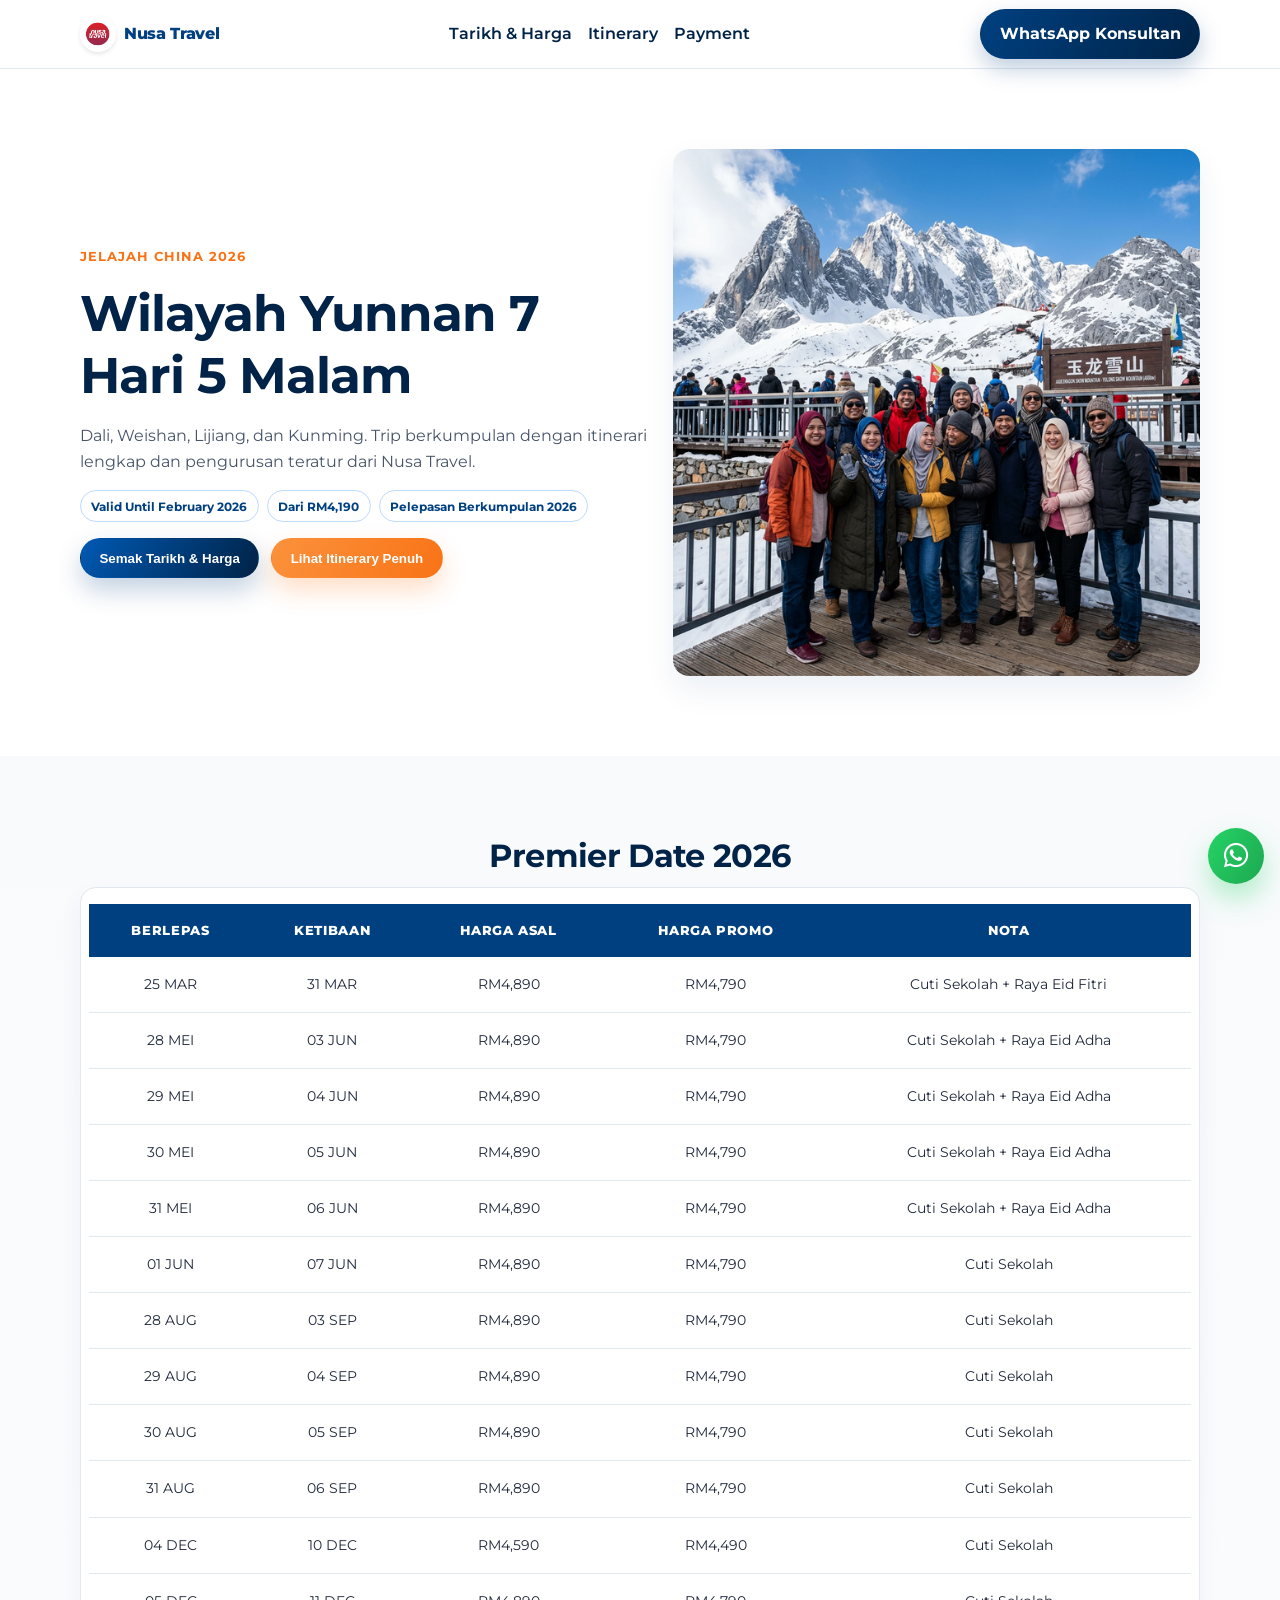
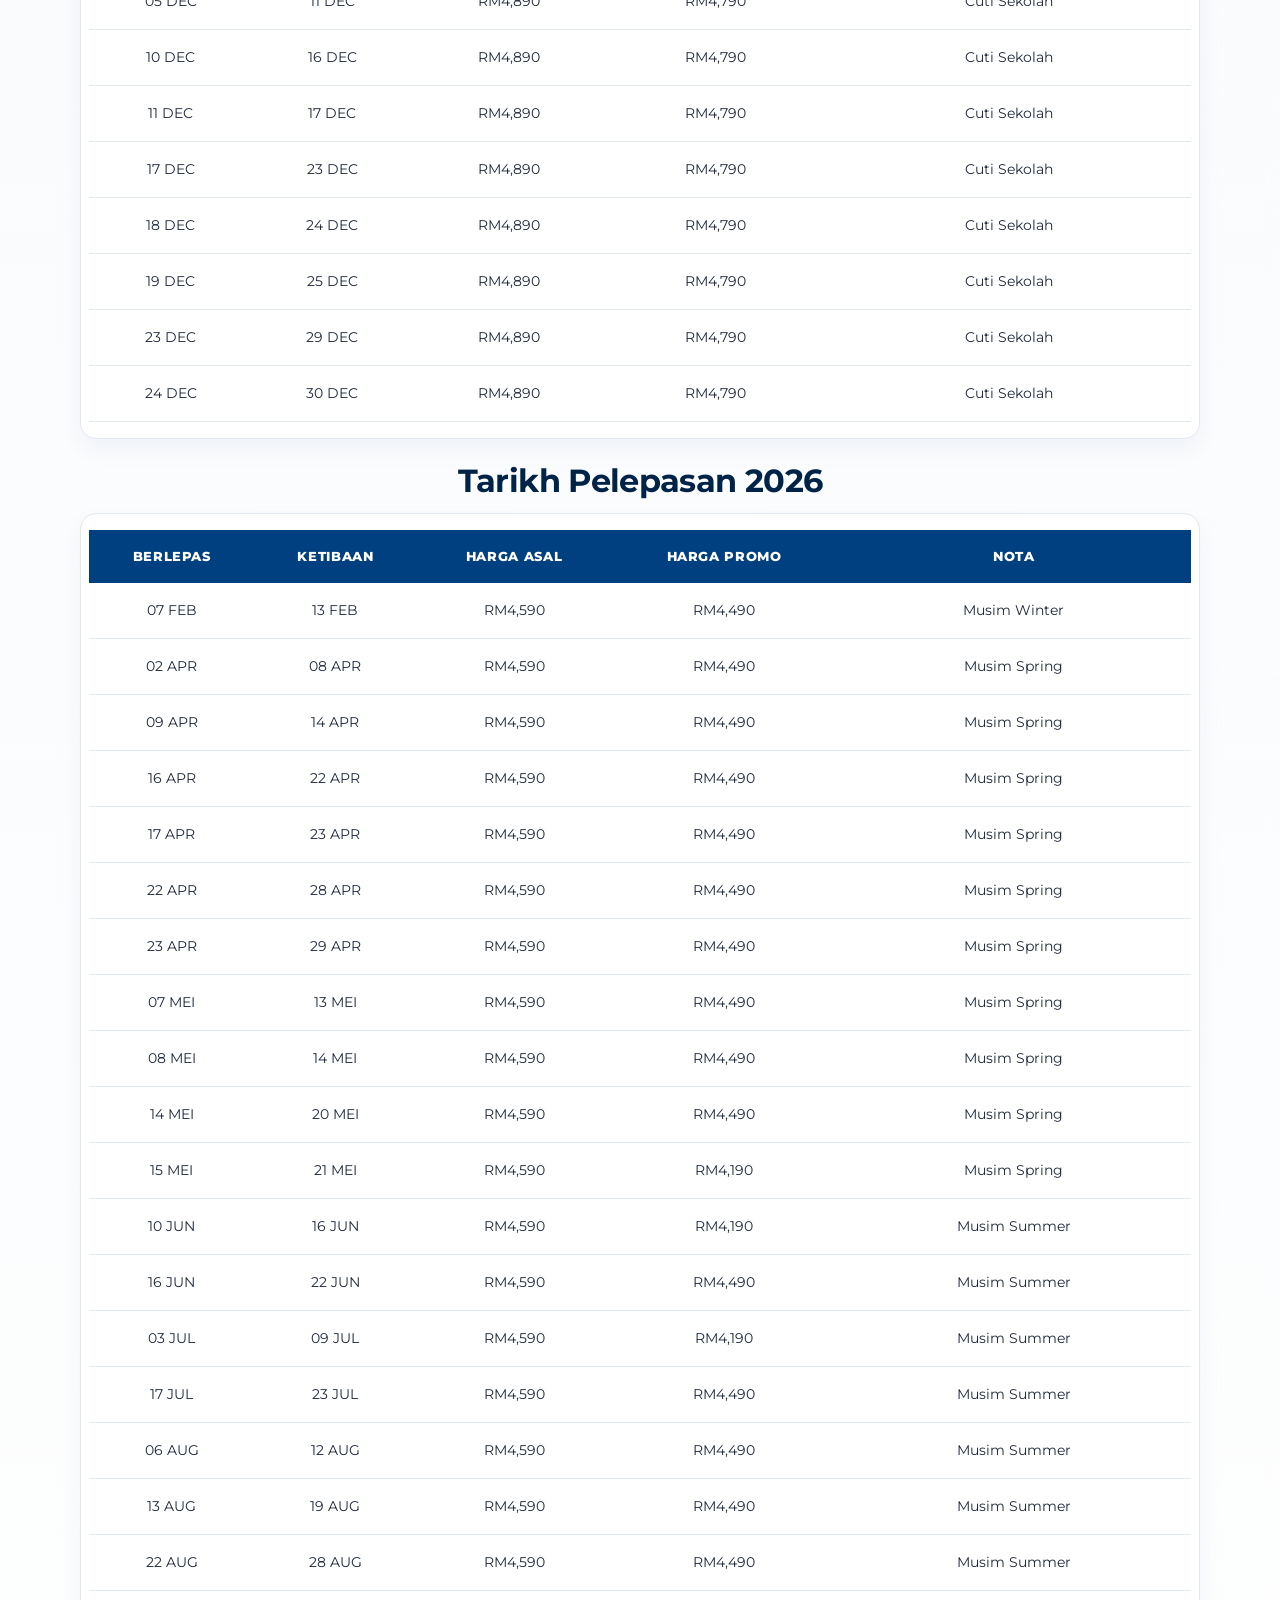
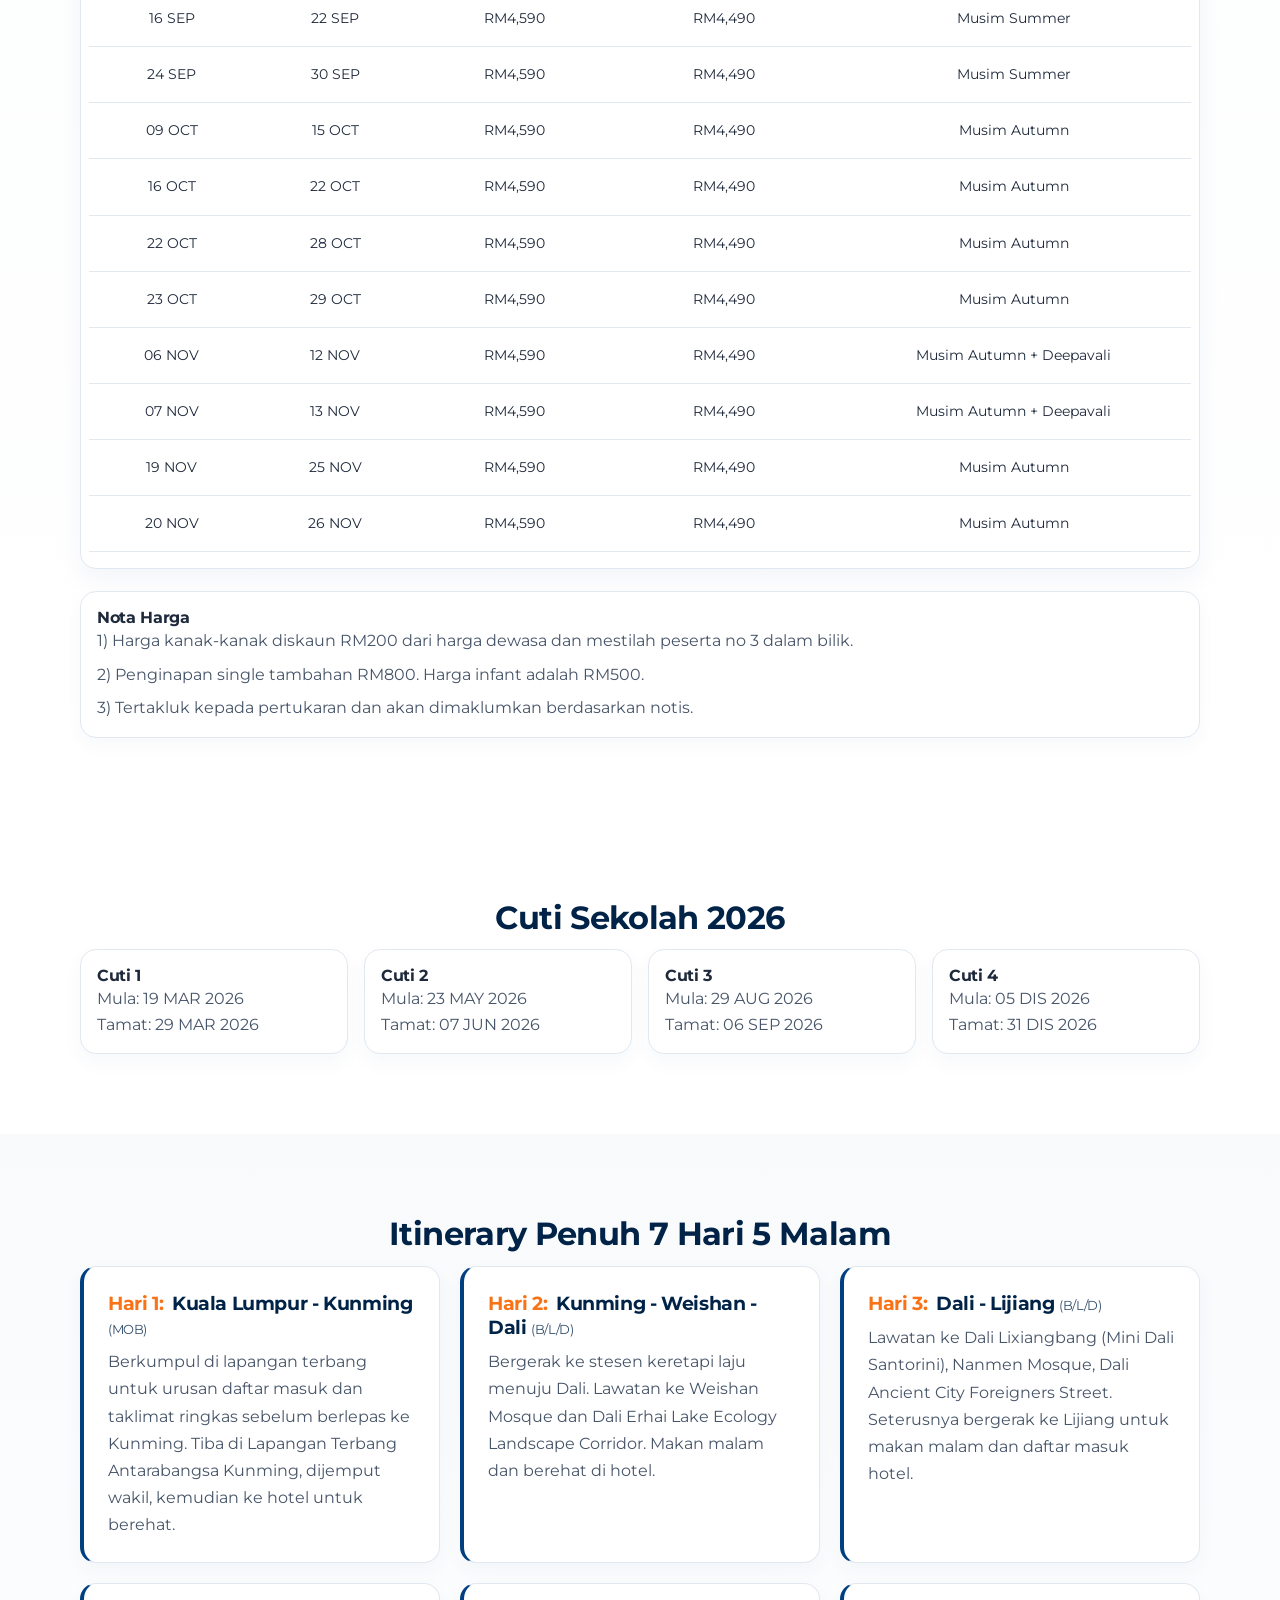
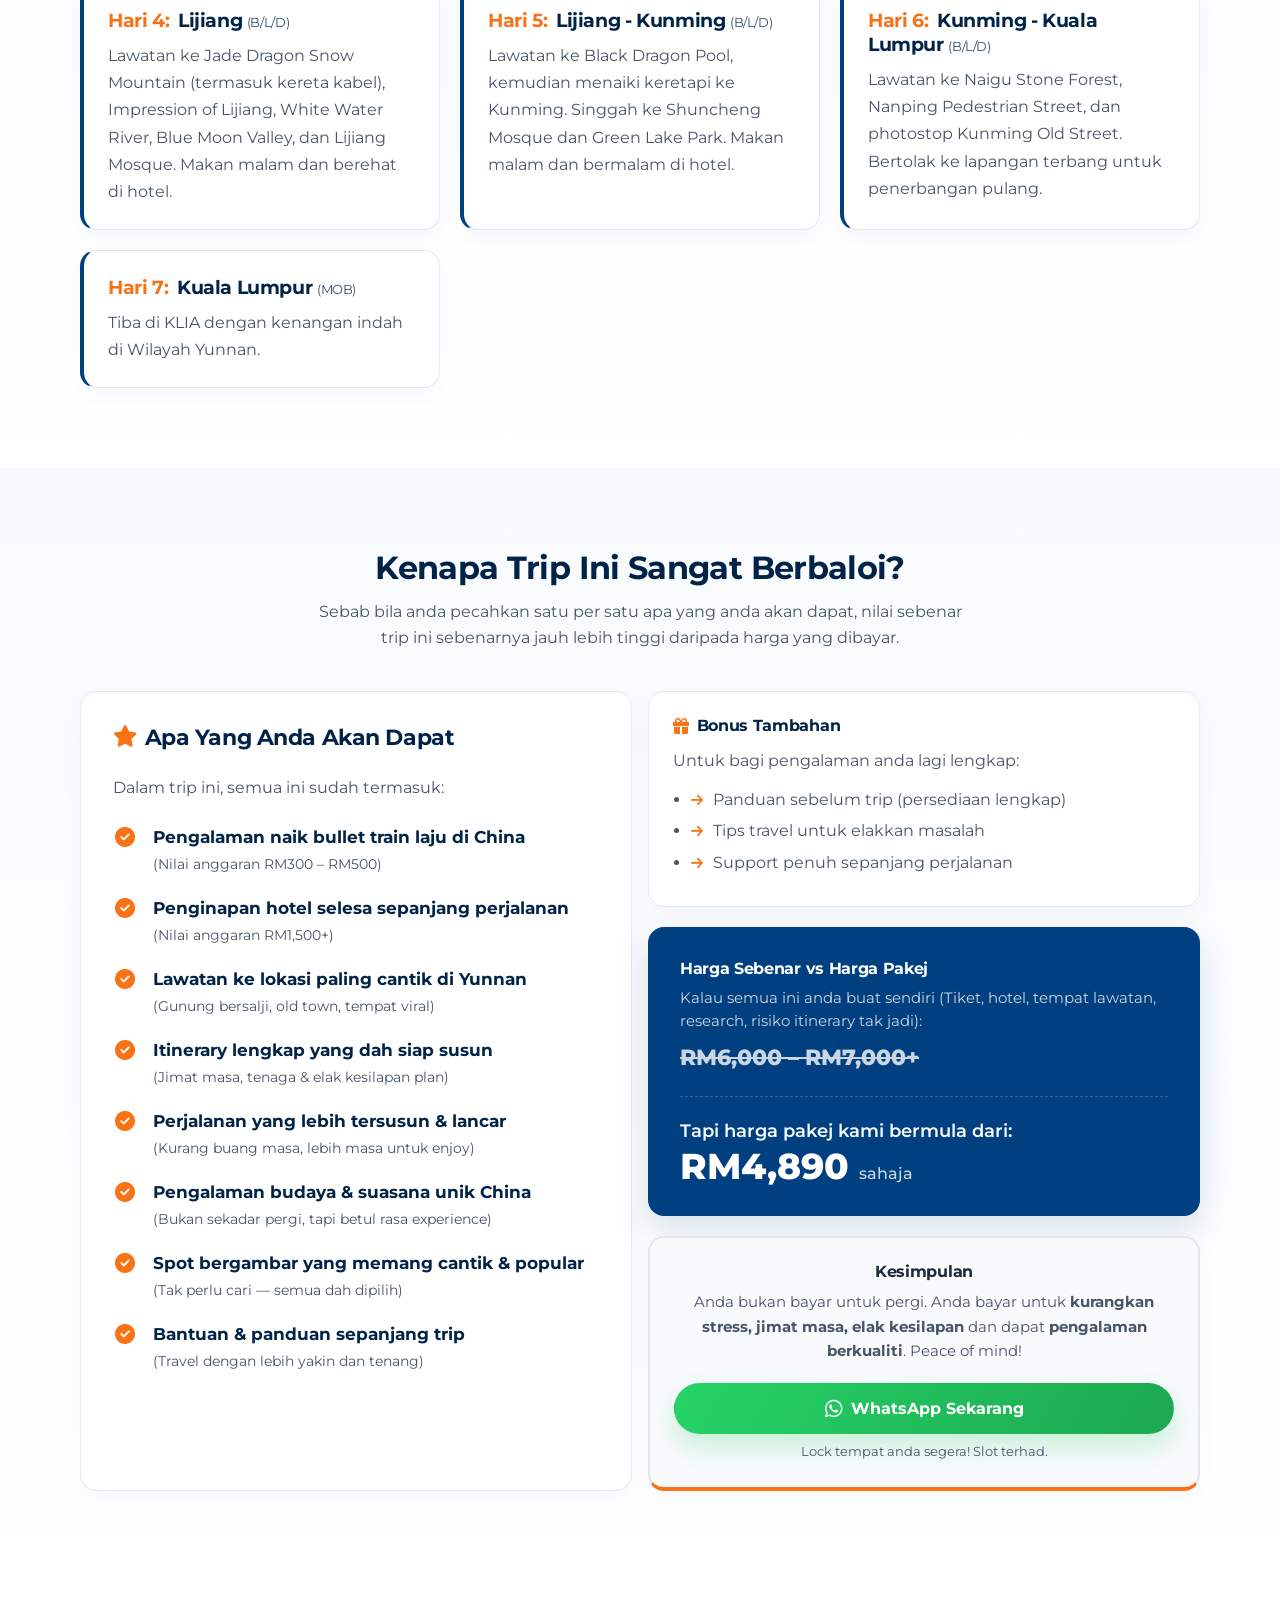
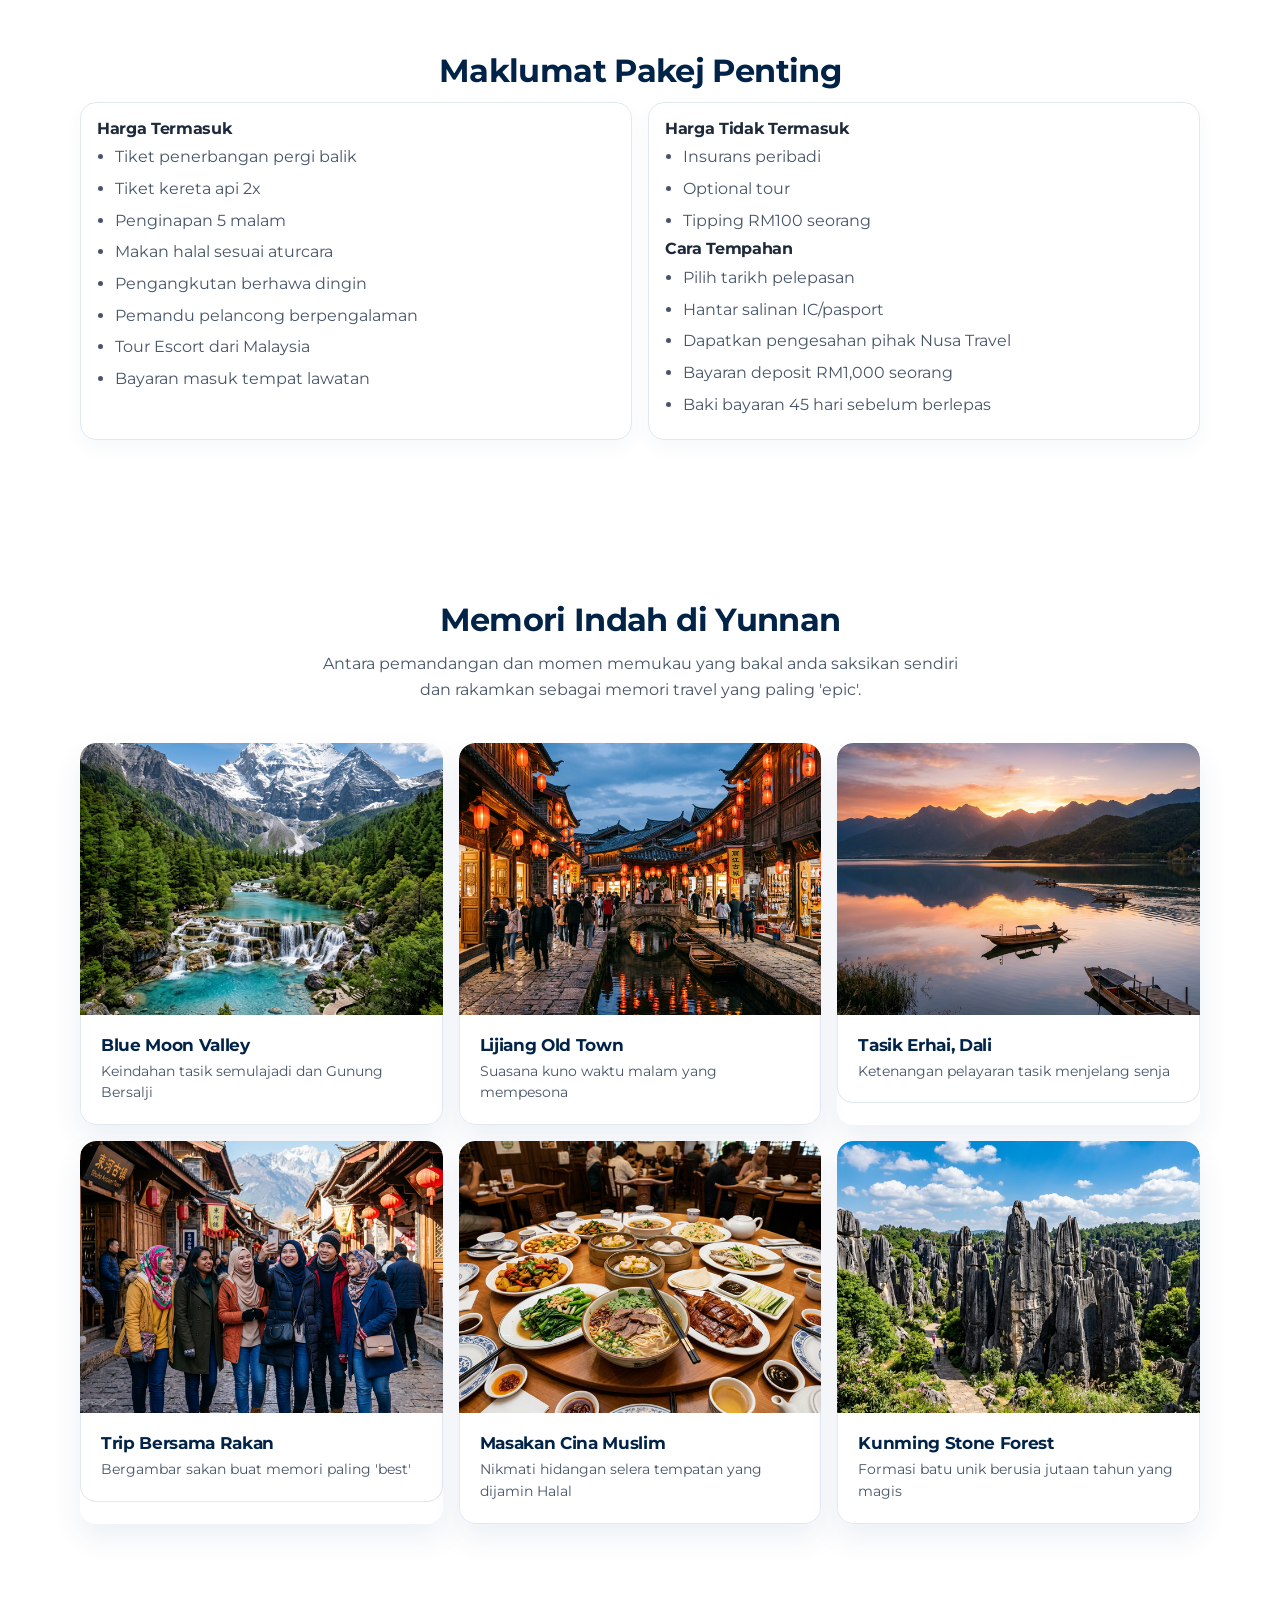
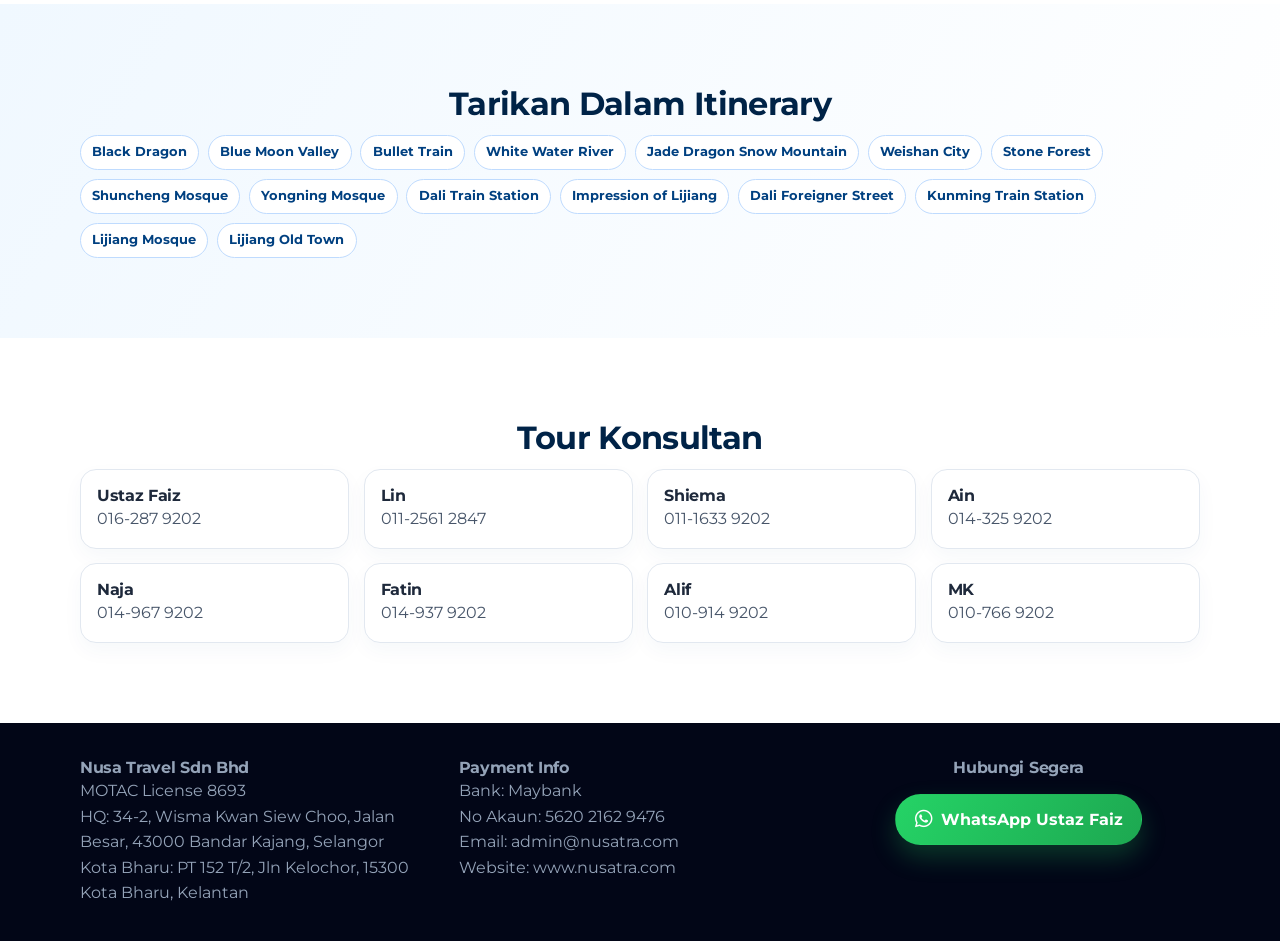
==== index.html @ 5749114f "Initial commit - Landing Page Yunnan" ====
<!DOCTYPE html>
<html lang="ms">

<head>
  <meta charset="UTF-8">
  <meta name="viewport" content="width=device-width, initial-scale=1.0">
  <meta name="description"
    content="Wilayah Yunnan 7 Hari 5 Malam - tarikh, harga, itinerary, dan maklumat penting dari Nusa Travel Sdn Bhd.">
  <title>Wilayah Yunnan 2026 | Nusa Travel</title>
  <link rel="preconnect" href="https://fonts.googleapis.com">
  <link rel="preconnect" href="https://fonts.gstatic.com" crossorigin>
  <link href="https://fonts.googleapis.com/css2?family=Montserrat:wght@400;500;600;700;800&display=swap"
    rel="stylesheet">
  <link rel="stylesheet" href="https://cdnjs.cloudflare.com/ajax/libs/font-awesome/6.4.0/css/all.min.css">
  <link rel="stylesheet" href="style.css">
  <link rel="icon" type="image/png" href="images/logo2.png">
</head>

<body>
  <header class="site-header">
    <div class="container nav-wrap">
      <a class="logo" href="#top" style="display: flex; align-items: center; gap: 8px;">
        <img src="images/logo2.png" alt="Nusa Travel Logo"
          style="height: 36px; width: 36px; border-radius: 50%; object-fit: contain; box-shadow: 0 2px 4px rgba(0,0,0,0.1);">
        Nusa Travel
      </a>
      <nav class="nav-links">
        <a href="#harga">Tarikh & Harga</a>
        <a href="#itinerary">Itinerary</a>
        <a href="#payment">Payment</a>
      </nav>
      <a class="btn btn-nav" href="https://wa.me/60162879202" target="_blank" rel="noopener noreferrer">WhatsApp
        Konsultan</a>
    </div>
  </header>

  <main id="top">
    <section class="hero section">
      <div class="container hero-grid">
        <div class="hero-copy reveal">
          <p class="eyebrow">Jelajah China 2026</p>
          <h1>Wilayah Yunnan 7 Hari 5 Malam</h1>
          <p>Dali, Weishan, Lijiang, dan Kunming. Trip berkumpulan dengan itinerari lengkap dan pengurusan teratur dari
            Nusa Travel.</p>
          <div class="hero-micro">
            <span class="pill">Valid Until February 2026</span>
            <span class="pill">Dari RM4,190</span>
            <span class="pill">Pelepasan Berkumpulan 2026</span>
          </div>
          <div class="hero-actions">
            <button class="btn btn-primary btn-float js-scroll" data-target="#harga" type="button">Semak Tarikh &
              Harga</button>
            <button class="btn btn-accent btn-float js-scroll" data-target="#itinerary" type="button">Lihat Itinerary
              Penuh</button>
          </div>
        </div>
        <figure class="hero-visual reveal">
          <img src="images/customer_melayu_jade_dragon_snow_mountain_1773797058436.png"
            alt="Pelancong Malaysia di Wilayah Yunnan 2026">
        </figure>
      </div>
    </section>

    <section class="section section-soft" id="harga">
      <div class="container">
        <h2 class="section-title reveal">Premier Date 2026</h2>
        <div class="table-wrap reveal">
          <table class="price-table">
            <thead>
              <tr>
                <th>Berlepas</th>
                <th>Ketibaan</th>
                <th>Harga Asal</th>
                <th>Harga Promo</th>
                <th>Nota</th>
              </tr>
            </thead>
            <tbody>
              <tr>
                <td>25 MAR</td>
                <td>31 MAR</td>
                <td>RM4,890</td>
                <td>RM4,790</td>
                <td>Cuti Sekolah + Raya Eid Fitri</td>
              </tr>
              <tr>
                <td>28 MEI</td>
                <td>03 JUN</td>
                <td>RM4,890</td>
                <td>RM4,790</td>
                <td>Cuti Sekolah + Raya Eid Adha</td>
              </tr>
              <tr>
                <td>29 MEI</td>
                <td>04 JUN</td>
                <td>RM4,890</td>
                <td>RM4,790</td>
                <td>Cuti Sekolah + Raya Eid Adha</td>
              </tr>
              <tr>
                <td>30 MEI</td>
                <td>05 JUN</td>
                <td>RM4,890</td>
                <td>RM4,790</td>
                <td>Cuti Sekolah + Raya Eid Adha</td>
              </tr>
              <tr>
                <td>31 MEI</td>
                <td>06 JUN</td>
                <td>RM4,890</td>
                <td>RM4,790</td>
                <td>Cuti Sekolah + Raya Eid Adha</td>
              </tr>
              <tr>
                <td>01 JUN</td>
                <td>07 JUN</td>
                <td>RM4,890</td>
                <td>RM4,790</td>
                <td>Cuti Sekolah</td>
              </tr>
              <tr>
                <td>28 AUG</td>
                <td>03 SEP</td>
                <td>RM4,890</td>
                <td>RM4,790</td>
                <td>Cuti Sekolah</td>
              </tr>
              <tr>
                <td>29 AUG</td>
                <td>04 SEP</td>
                <td>RM4,890</td>
                <td>RM4,790</td>
                <td>Cuti Sekolah</td>
              </tr>
              <tr>
                <td>30 AUG</td>
                <td>05 SEP</td>
                <td>RM4,890</td>
                <td>RM4,790</td>
                <td>Cuti Sekolah</td>
              </tr>
              <tr>
                <td>31 AUG</td>
                <td>06 SEP</td>
                <td>RM4,890</td>
                <td>RM4,790</td>
                <td>Cuti Sekolah</td>
              </tr>
              <tr>
                <td>04 DEC</td>
                <td>10 DEC</td>
                <td>RM4,590</td>
                <td>RM4,490</td>
                <td>Cuti Sekolah</td>
              </tr>
              <tr>
                <td>05 DEC</td>
                <td>11 DEC</td>
                <td>RM4,890</td>
                <td>RM4,790</td>
                <td>Cuti Sekolah</td>
              </tr>
              <tr>
                <td>10 DEC</td>
                <td>16 DEC</td>
                <td>RM4,890</td>
                <td>RM4,790</td>
                <td>Cuti Sekolah</td>
              </tr>
              <tr>
                <td>11 DEC</td>
                <td>17 DEC</td>
                <td>RM4,890</td>
                <td>RM4,790</td>
                <td>Cuti Sekolah</td>
              </tr>
              <tr>
                <td>17 DEC</td>
                <td>23 DEC</td>
                <td>RM4,890</td>
                <td>RM4,790</td>
                <td>Cuti Sekolah</td>
              </tr>
              <tr>
                <td>18 DEC</td>
                <td>24 DEC</td>
                <td>RM4,890</td>
                <td>RM4,790</td>
                <td>Cuti Sekolah</td>
              </tr>
              <tr>
                <td>19 DEC</td>
                <td>25 DEC</td>
                <td>RM4,890</td>
                <td>RM4,790</td>
                <td>Cuti Sekolah</td>
              </tr>
              <tr>
                <td>23 DEC</td>
                <td>29 DEC</td>
                <td>RM4,890</td>
                <td>RM4,790</td>
                <td>Cuti Sekolah</td>
              </tr>
              <tr>
                <td>24 DEC</td>
                <td>30 DEC</td>
                <td>RM4,890</td>
                <td>RM4,790</td>
                <td>Cuti Sekolah</td>
              </tr>
            </tbody>
          </table>
        </div>

        <h2 class="section-title reveal">Tarikh Pelepasan 2026</h2>
        <div class="table-wrap reveal">
          <table class="price-table">
            <thead>
              <tr>
                <th>Berlepas</th>
                <th>Ketibaan</th>
                <th>Harga Asal</th>
                <th>Harga Promo</th>
                <th>Nota</th>
              </tr>
            </thead>
            <tbody>
              <tr>
                <td>07 FEB</td>
                <td>13 FEB</td>
                <td>RM4,590</td>
                <td>RM4,490</td>
                <td>Musim Winter</td>
              </tr>
              <tr>
                <td>02 APR</td>
                <td>08 APR</td>
                <td>RM4,590</td>
                <td>RM4,490</td>
                <td>Musim Spring</td>
              </tr>
              <tr>
                <td>09 APR</td>
                <td>14 APR</td>
                <td>RM4,590</td>
                <td>RM4,490</td>
                <td>Musim Spring</td>
              </tr>
              <tr>
                <td>16 APR</td>
                <td>22 APR</td>
                <td>RM4,590</td>
                <td>RM4,490</td>
                <td>Musim Spring</td>
              </tr>
              <tr>
                <td>17 APR</td>
                <td>23 APR</td>
                <td>RM4,590</td>
                <td>RM4,490</td>
                <td>Musim Spring</td>
              </tr>
              <tr>
                <td>22 APR</td>
                <td>28 APR</td>
                <td>RM4,590</td>
                <td>RM4,490</td>
                <td>Musim Spring</td>
              </tr>
              <tr>
                <td>23 APR</td>
                <td>29 APR</td>
                <td>RM4,590</td>
                <td>RM4,490</td>
                <td>Musim Spring</td>
              </tr>
              <tr>
                <td>07 MEI</td>
                <td>13 MEI</td>
                <td>RM4,590</td>
                <td>RM4,490</td>
                <td>Musim Spring</td>
              </tr>
              <tr>
                <td>08 MEI</td>
                <td>14 MEI</td>
                <td>RM4,590</td>
                <td>RM4,490</td>
                <td>Musim Spring</td>
              </tr>
              <tr>
                <td>14 MEI</td>
                <td>20 MEI</td>
                <td>RM4,590</td>
                <td>RM4,490</td>
                <td>Musim Spring</td>
              </tr>
              <tr>
                <td>15 MEI</td>
                <td>21 MEI</td>
                <td>RM4,590</td>
                <td>RM4,190</td>
                <td>Musim Spring</td>
              </tr>
              <tr>
                <td>10 JUN</td>
                <td>16 JUN</td>
                <td>RM4,590</td>
                <td>RM4,190</td>
                <td>Musim Summer</td>
              </tr>
              <tr>
                <td>16 JUN</td>
                <td>22 JUN</td>
                <td>RM4,590</td>
                <td>RM4,490</td>
                <td>Musim Summer</td>
              </tr>
              <tr>
                <td>03 JUL</td>
                <td>09 JUL</td>
                <td>RM4,590</td>
                <td>RM4,190</td>
                <td>Musim Summer</td>
              </tr>
              <tr>
                <td>17 JUL</td>
                <td>23 JUL</td>
                <td>RM4,590</td>
                <td>RM4,490</td>
                <td>Musim Summer</td>
              </tr>
              <tr>
                <td>06 AUG</td>
                <td>12 AUG</td>
                <td>RM4,590</td>
                <td>RM4,490</td>
                <td>Musim Summer</td>
              </tr>
              <tr>
                <td>13 AUG</td>
                <td>19 AUG</td>
                <td>RM4,590</td>
                <td>RM4,490</td>
                <td>Musim Summer</td>
              </tr>
              <tr>
                <td>22 AUG</td>
                <td>28 AUG</td>
                <td>RM4,590</td>
                <td>RM4,490</td>
                <td>Musim Summer</td>
              </tr>
              <tr>
                <td>16 SEP</td>
                <td>22 SEP</td>
                <td>RM4,590</td>
                <td>RM4,490</td>
                <td>Musim Summer</td>
              </tr>
              <tr>
                <td>24 SEP</td>
                <td>30 SEP</td>
                <td>RM4,590</td>
                <td>RM4,490</td>
                <td>Musim Summer</td>
              </tr>
              <tr>
                <td>09 OCT</td>
                <td>15 OCT</td>
                <td>RM4,590</td>
                <td>RM4,490</td>
                <td>Musim Autumn</td>
              </tr>
              <tr>
                <td>16 OCT</td>
                <td>22 OCT</td>
                <td>RM4,590</td>
                <td>RM4,490</td>
                <td>Musim Autumn</td>
              </tr>
              <tr>
                <td>22 OCT</td>
                <td>28 OCT</td>
                <td>RM4,590</td>
                <td>RM4,490</td>
                <td>Musim Autumn</td>
              </tr>
              <tr>
                <td>23 OCT</td>
                <td>29 OCT</td>
                <td>RM4,590</td>
                <td>RM4,490</td>
                <td>Musim Autumn</td>
              </tr>
              <tr>
                <td>06 NOV</td>
                <td>12 NOV</td>
                <td>RM4,590</td>
                <td>RM4,490</td>
                <td>Musim Autumn + Deepavali</td>
              </tr>
              <tr>
                <td>07 NOV</td>
                <td>13 NOV</td>
                <td>RM4,590</td>
                <td>RM4,490</td>
                <td>Musim Autumn + Deepavali</td>
              </tr>
              <tr>
                <td>19 NOV</td>
                <td>25 NOV</td>
                <td>RM4,590</td>
                <td>RM4,490</td>
                <td>Musim Autumn</td>
              </tr>
              <tr>
                <td>20 NOV</td>
                <td>26 NOV</td>
                <td>RM4,590</td>
                <td>RM4,490</td>
                <td>Musim Autumn</td>
              </tr>
            </tbody>
          </table>
        </div>

        <div class="note-card reveal">
          <h3>Nota Harga</h3>
          <p>1) Harga kanak-kanak diskaun RM200 dari harga dewasa dan mestilah peserta no 3 dalam bilik.</p>
          <p>2) Penginapan single tambahan RM800. Harga infant adalah RM500.</p>
          <p>3) Tertakluk kepada pertukaran dan akan dimaklumkan berdasarkan notis.</p>
        </div>
      </div>
    </section>

    <section class="section" id="cuti">
      <div class="container">
        <h2 class="section-title reveal">Cuti Sekolah 2026</h2>
        <div class="grid-4">
          <article class="card reveal">
            <h3>Cuti 1</h3>
            <p>Mula: 19 MAR 2026</p>
            <p>Tamat: 29 MAR 2026</p>
          </article>
          <article class="card reveal">
            <h3>Cuti 2</h3>
            <p>Mula: 23 MAY 2026</p>
            <p>Tamat: 07 JUN 2026</p>
          </article>
          <article class="card reveal">
            <h3>Cuti 3</h3>
            <p>Mula: 29 AUG 2026</p>
            <p>Tamat: 06 SEP 2026</p>
          </article>
          <article class="card reveal">
            <h3>Cuti 4</h3>
            <p>Mula: 05 DIS 2026</p>
            <p>Tamat: 31 DIS 2026</p>
          </article>
        </div>
      </div>
    </section>

    <section class="section section-soft" id="itinerary">
      <div class="container">
        <h2 class="section-title reveal">Itinerary Penuh 7 Hari 5 Malam</h2>
        <div class="timeline long" style="gap: 1.25rem;">
          <article class="timeline-card reveal">
            <h3><span style="color: var(--accent); margin-right: 4px;">Hari 1:</span> Kuala Lumpur - Kunming <small style="font-size: 0.8rem; opacity: 0.8; font-weight: normal;">(MOB)</small></h3>
            <p>Berkumpul di lapangan terbang untuk urusan daftar masuk dan taklimat ringkas sebelum berlepas ke Kunming. Tiba di Lapangan Terbang Antarabangsa Kunming, dijemput wakil, kemudian ke hotel untuk berehat.</p>
          </article>
          <article class="timeline-card reveal">
            <h3><span style="color: var(--accent); margin-right: 4px;">Hari 2:</span> Kunming - Weishan - Dali <small style="font-size: 0.8rem; opacity: 0.8; font-weight: normal;">(B/L/D)</small></h3>
            <p>Bergerak ke stesen keretapi laju menuju Dali. Lawatan ke Weishan Mosque dan Dali Erhai Lake Ecology Landscape Corridor. Makan malam dan berehat di hotel.</p>
          </article>
          <article class="timeline-card reveal">
            <h3><span style="color: var(--accent); margin-right: 4px;">Hari 3:</span> Dali - Lijiang <small style="font-size: 0.8rem; opacity: 0.8; font-weight: normal;">(B/L/D)</small></h3>
            <p>Lawatan ke Dali Lixiangbang (Mini Dali Santorini), Nanmen Mosque, Dali Ancient City Foreigners Street. Seterusnya bergerak ke Lijiang untuk makan malam dan daftar masuk hotel.</p>
          </article>
          <article class="timeline-card reveal">
            <h3><span style="color: var(--accent); margin-right: 4px;">Hari 4:</span> Lijiang <small style="font-size: 0.8rem; opacity: 0.8; font-weight: normal;">(B/L/D)</small></h3>
            <p>Lawatan ke Jade Dragon Snow Mountain (termasuk kereta kabel), Impression of Lijiang, White Water River, Blue Moon Valley, dan Lijiang Mosque. Makan malam dan berehat di hotel.</p>
          </article>
          <article class="timeline-card reveal">
            <h3><span style="color: var(--accent); margin-right: 4px;">Hari 5:</span> Lijiang - Kunming <small style="font-size: 0.8rem; opacity: 0.8; font-weight: normal;">(B/L/D)</small></h3>
            <p>Lawatan ke Black Dragon Pool, kemudian menaiki keretapi ke Kunming. Singgah ke Shuncheng Mosque dan Green Lake Park. Makan malam dan bermalam di hotel.</p>
          </article>
          <article class="timeline-card reveal">
            <h3><span style="color: var(--accent); margin-right: 4px;">Hari 6:</span> Kunming - Kuala Lumpur <small style="font-size: 0.8rem; opacity: 0.8; font-weight: normal;">(B/L/D)</small></h3>
            <p>Lawatan ke Naigu Stone Forest, Nanping Pedestrian Street, dan photostop Kunming Old Street. Bertolak ke lapangan terbang untuk penerbangan pulang.</p>
          </article>
          <article class="timeline-card reveal">
            <h3><span style="color: var(--accent); margin-right: 4px;">Hari 7:</span> Kuala Lumpur <small style="font-size: 0.8rem; opacity: 0.8; font-weight: normal;">(MOB)</small></h3>
            <p>Tiba di KLIA dengan kenangan indah di Wilayah Yunnan.</p>
          </article>
        </div>
      </div>
    </section>

    <section class="section section-soft" id="value-stack">
      <div class="container">
        <h2 class="section-title reveal" style="text-align: center;">Kenapa Trip Ini Sangat Berbaloi?</h2>
        <p class="section-sub reveal">Sebab bila anda pecahkan satu per satu apa yang anda akan dapat, nilai sebenar
          trip ini sebenarnya jauh lebih tinggi daripada harga yang dibayar.</p>

        <div class="grid-2" style="margin-top: 2.5rem; align-items: stretch;">
          <div class="value-card reveal">
            <h3 style="color: var(--primary-dark); font-size: 1.35rem; margin-bottom: 1.5rem; display: flex; align-items: center; gap: 0.5rem;">
              <i class="fas fa-star" style="color: var(--accent);"></i> Apa Yang Anda Akan Dapat
            </h3>
            <p style="margin-bottom: 1.5rem;">Dalam trip ini, semua ini sudah termasuk:</p>
            <ul class="value-list">
              <li>
                <i class="fas fa-check-circle"></i>
                <div>
                  <strong>Pengalaman naik bullet train laju di China</strong>
                  <small>(Nilai anggaran RM300 – RM500)</small>
                </div>
              </li>
              <li>
                <i class="fas fa-check-circle"></i>
                <div>
                  <strong>Penginapan hotel selesa sepanjang perjalanan</strong>
                  <small>(Nilai anggaran RM1,500+)</small>
                </div>
              </li>
              <li>
                <i class="fas fa-check-circle"></i>
                <div>
                  <strong>Lawatan ke lokasi paling cantik di Yunnan</strong>
                  <small>(Gunung bersalji, old town, tempat viral)</small>
                </div>
              </li>
              <li>
                <i class="fas fa-check-circle"></i>
                <div>
                  <strong>Itinerary lengkap yang dah siap susun</strong>
                  <small>(Jimat masa, tenaga & elak kesilapan plan)</small>
                </div>
              </li>
              <li>
                <i class="fas fa-check-circle"></i>
                <div>
                  <strong>Perjalanan yang lebih tersusun & lancar</strong>
                  <small>(Kurang buang masa, lebih masa untuk enjoy)</small>
                </div>
              </li>
              <li>
                <i class="fas fa-check-circle"></i>
                <div>
                  <strong>Pengalaman budaya & suasana unik China</strong>
                  <small>(Bukan sekadar pergi, tapi betul rasa experience)</small>
                </div>
              </li>
              <li>
                <i class="fas fa-check-circle"></i>
                <div>
                  <strong>Spot bergambar yang memang cantik & popular</strong>
                  <small>(Tak perlu cari — semua dah dipilih)</small>
                </div>
              </li>
              <li>
                <i class="fas fa-check-circle"></i>
                <div>
                  <strong>Bantuan & panduan sepanjang trip</strong>
                  <small>(Travel dengan lebih yakin dan tenang)</small>
                </div>
              </li>
            </ul>
          </div>

          <div style="display: flex; flex-direction: column; gap: 1.25rem;">
            <div class="value-card reveal" style="padding: 1.5rem;">
              <h3 style="color: var(--primary-dark); margin-bottom: 0.8rem; display: flex; align-items: center; gap: 0.5rem;">
                <i class="fas fa-gift" style="color: var(--accent);"></i> Bonus Tambahan
              </h3>
              <p style="margin-bottom: 0.8rem;">Untuk bagi pengalaman anda lagi lengkap:</p>
              <ul class="clean-list">
                <li><i class="fas fa-arrow-right" style="color: var(--accent); margin-right: 6px; font-size: 0.85rem;"></i> Panduan sebelum trip (persediaan lengkap)</li>
                <li><i class="fas fa-arrow-right" style="color: var(--accent); margin-right: 6px; font-size: 0.85rem;"></i> Tips travel untuk elakkan masalah</li>
                <li><i class="fas fa-arrow-right" style="color: var(--accent); margin-right: 6px; font-size: 0.85rem;"></i> Support penuh sepanjang perjalanan</li>
              </ul>
            </div>

            <div class="value-card reveal" style="background: var(--primary); padding: 2rem; border: none; box-shadow: 0 15px 35px rgba(0, 64, 128, 0.15);">
              <h3 style="color: var(--white); margin-bottom: 0.5rem;">Harga Sebenar vs Harga Pakej</h3>
              <p style="color: #cbd5e1; font-size: 0.95rem; line-height: 1.5;">Kalau semua ini anda buat sendiri (Tiket, hotel, tempat lawatan, research, risiko itinerary tak jadi):</p>
              <p style="color: #cbd5e1; font-weight: 800; font-size: 1.4rem; margin-top: 0.5rem;"><strike>RM6,000 – RM7,000+</strike></p>
              
              <div style="margin-top: 1.25rem; padding-top: 1.25rem; border-top: 1px dashed rgba(255,255,255,0.2);">
                <p style="color: #f8fafc; font-weight: 600; font-size: 1.1rem; margin-bottom: 0.2rem;">Tapi harga pakej kami bermula dari:</p>
                <p style="color: var(--white); font-size: 2.25rem; font-weight: 800; line-height: 1;">RM4,890 <span style="font-size: 1rem; font-weight: 500; opacity: 0.8;">sahaja</span></p>
              </div>
            </div>

            <div class="value-card reveal" style="padding: 1.5rem; text-align: center; border: 2px solid var(--line); border-bottom: 4px solid var(--accent); background: #f8fafc;">
              <h3 style="margin-bottom: 0.5rem; color: var(--text);">Kesimpulan</h3>
              <p style="font-size: 0.95rem;">Anda bukan bayar untuk pergi. Anda bayar untuk <strong>kurangkan stress, jimat masa, elak kesilapan</strong> dan dapat <strong>pengalaman berkualiti</strong>. Peace of mind!</p>
              <div style="margin-top: 1.25rem;" class="btn-wa-wrapper">
                <a class="btn btn-wa" href="https://wa.me/60162879202" target="_blank" rel="noopener noreferrer" style="width: 100%;"><i class="fab fa-whatsapp"></i> WhatsApp Sekarang</a>
                <span style="display: block; font-size: 0.8rem; color: var(--muted); margin-top: 0.5rem;">Lock tempat anda segera! Slot terhad.</span>
              </div>
            </div>
          </div>
        </div>
      </div>
    </section>

    <section class="section" id="pakej">
      <div class="container">
        <h2 class="section-title reveal">Maklumat Pakej Penting</h2>
        <div class="grid-2">
          <article class="card reveal">
            <h3>Harga Termasuk</h3>
            <ul class="clean-list">
              <li>Tiket penerbangan pergi balik</li>
              <li>Tiket kereta api 2x</li>
              <li>Penginapan 5 malam</li>
              <li>Makan halal sesuai aturcara</li>
              <li>Pengangkutan berhawa dingin</li>
              <li>Pemandu pelancong berpengalaman</li>
              <li>Tour Escort dari Malaysia</li>
              <li>Bayaran masuk tempat lawatan</li>
            </ul>
          </article>
          <article class="card reveal">
            <h3>Harga Tidak Termasuk</h3>
            <ul class="clean-list">
              <li>Insurans peribadi</li>
              <li>Optional tour</li>
              <li>Tipping RM100 seorang</li>
            </ul>
            <h3>Cara Tempahan</h3>
            <ul class="clean-list">
              <li>Pilih tarikh pelepasan</li>
              <li>Hantar salinan IC/pasport</li>
              <li>Dapatkan pengesahan pihak Nusa Travel</li>
              <li>Bayaran deposit RM1,000 seorang</li>
              <li>Baki bayaran 45 hari sebelum berlepas</li>
            </ul>
          </article>
        </div>
      </div>
    </section>

    <section class="section" id="galeri">
      <div class="container">
        <h2 class="section-title reveal" style="text-align: center;">Memori Indah di Yunnan</h2>
        <p class="section-sub reveal">Antara pemandangan dan momen memukau yang bakal anda saksikan sendiri dan rakamkan
          sebagai memori travel yang paling 'epic'.</p>

        <div class="grid-3" style="margin-top: 2.5rem;">
          <div class="card reveal"
            style="padding: 0; overflow: hidden; border: none; background: transparent; box-shadow: var(--shadow);">
            <img src="images/blue_moon_valley_1773797801258.png" alt="Blue Moon Valley"
              style="border-radius: 16px 16px 0 0; aspect-ratio: 4/3; object-fit: cover;">
            <div
              style="padding: 1.25rem; background: #fff; border-radius: 0 0 16px 16px; border: 1px solid var(--line); border-top: none;">
              <h3 style="margin-bottom: 0; color: var(--primary-dark); font-size: 1.05rem;">Blue Moon Valley</h3>
              <p style="font-size: 0.85rem; margin-top: 5px;">Keindahan tasik semulajadi dan Gunung Bersalji</p>
            </div>
          </div>

          <div class="card reveal"
            style="padding: 0; overflow: hidden; border: none; background: transparent; box-shadow: var(--shadow);">
            <img src="images/lijiang_old_town_1773797820011.png" alt="Lijiang Old Town"
              style="border-radius: 16px 16px 0 0; aspect-ratio: 4/3; object-fit: cover;">
            <div
              style="padding: 1.25rem; background: #fff; border-radius: 0 0 16px 16px; border: 1px solid var(--line); border-top: none;">
              <h3 style="margin-bottom: 0; color: var(--primary-dark); font-size: 1.05rem;">Lijiang Old Town</h3>
              <p style="font-size: 0.85rem; margin-top: 5px;">Suasana kuno waktu malam yang mempesona</p>
            </div>
          </div>

          <div class="card reveal"
            style="padding: 0; overflow: hidden; border: none; background: transparent; box-shadow: var(--shadow);">
            <img src="images/dali_erhai_lake_1773797838855.png" alt="Dali Erhai Lake"
              style="border-radius: 16px 16px 0 0; aspect-ratio: 4/3; object-fit: cover;">
            <div
              style="padding: 1.25rem; background: #fff; border-radius: 0 0 16px 16px; border: 1px solid var(--line); border-top: none;">
              <h3 style="margin-bottom: 0; color: var(--primary-dark); font-size: 1.05rem;">Tasik Erhai, Dali</h3>
              <p style="font-size: 0.85rem; margin-top: 5px;">Ketenangan pelayaran tasik menjelang senja</p>
            </div>
          </div>

          <div class="card reveal"
            style="padding: 0; overflow: hidden; border: none; background: transparent; box-shadow: var(--shadow);">
            <img src="images/malaysian_tourists_yunnan_1773797860751.png" alt="Pelancong Explore Yunnan"
              style="border-radius: 16px 16px 0 0; aspect-ratio: 4/3; object-fit: cover;">
            <div
              style="padding: 1.25rem; background: #fff; border-radius: 0 0 16px 16px; border: 1px solid var(--line); border-top: none;">
              <h3 style="margin-bottom: 0; color: var(--primary-dark); font-size: 1.05rem;">Trip Bersama Rakan</h3>
              <p style="font-size: 0.85rem; margin-top: 5px;">Bergambar sakan buat memori paling 'best'</p>
            </div>
          </div>

          <div class="card reveal"
            style="padding: 0; overflow: hidden; border: none; background: transparent; box-shadow: var(--shadow);">
            <img src="images/halal_food_china_1773797877434.png" alt="Makanan Halal Tempatan"
              style="border-radius: 16px 16px 0 0; aspect-ratio: 4/3; object-fit: cover;">
            <div
              style="padding: 1.25rem; background: #fff; border-radius: 0 0 16px 16px; border: 1px solid var(--line); border-top: none;">
              <h3 style="margin-bottom: 0; color: var(--primary-dark); font-size: 1.05rem;">Masakan Cina Muslim</h3>
              <p style="font-size: 0.85rem; margin-top: 5px;">Nikmati hidangan selera tempatan yang dijamin Halal</p>
            </div>
          </div>

          <div class="card reveal"
            style="padding: 0; overflow: hidden; border: none; background: transparent; box-shadow: var(--shadow);">
            <img src="images/kunming_stone_forest_1773797895349.png" alt="Kunming Stone Forest"
              style="border-radius: 16px 16px 0 0; aspect-ratio: 4/3; object-fit: cover;">
            <div
              style="padding: 1.25rem; background: #fff; border-radius: 0 0 16px 16px; border: 1px solid var(--line); border-top: none;">
              <h3 style="margin-bottom: 0; color: var(--primary-dark); font-size: 1.05rem;">Kunming Stone Forest</h3>
              <p style="font-size: 0.85rem; margin-top: 5px;">Formasi batu unik berusia jutaan tahun yang magis</p>
            </div>
          </div>
        </div>
      </div>
    </section>

    <section class="section section-gradient" id="attraction">
      <div class="container">
        <h2 class="section-title reveal">Tarikan Dalam Itinerary</h2>
        <div class="chip-list reveal">
          <span class="chip">Black Dragon</span>
          <span class="chip">Blue Moon Valley</span>
          <span class="chip">Bullet Train</span>
          <span class="chip">White Water River</span>
          <span class="chip">Jade Dragon Snow Mountain</span>
          <span class="chip">Weishan City</span>
          <span class="chip">Stone Forest</span>
          <span class="chip">Shuncheng Mosque</span>
          <span class="chip">Yongning Mosque</span>
          <span class="chip">Dali Train Station</span>
          <span class="chip">Impression of Lijiang</span>
          <span class="chip">Dali Foreigner Street</span>
          <span class="chip">Kunming Train Station</span>
          <span class="chip">Lijiang Mosque</span>
          <span class="chip">Lijiang Old Town</span>
        </div>
      </div>
    </section>

    <section class="section" id="konsultan">
      <div class="container">
        <h2 class="section-title reveal">Tour Konsultan</h2>
        <div class="consult-grid">
          <article class="card reveal">
            <h3>Ustaz Faiz</h3>
            <p>016-287 9202</p>
          </article>
          <article class="card reveal">
            <h3>Lin</h3>
            <p>011-2561 2847</p>
          </article>
          <article class="card reveal">
            <h3>Shiema</h3>
            <p>011-1633 9202</p>
          </article>
          <article class="card reveal">
            <h3>Ain</h3>
            <p>014-325 9202</p>
          </article>
          <article class="card reveal">
            <h3>Naja</h3>
            <p>014-967 9202</p>
          </article>
          <article class="card reveal">
            <h3>Fatin</h3>
            <p>014-937 9202</p>
          </article>
          <article class="card reveal">
            <h3>Alif</h3>
            <p>010-914 9202</p>
          </article>
          <article class="card reveal">
            <h3>MK</h3>
            <p>010-766 9202</p>
          </article>
        </div>
      </div>
    </section>
  </main>

  <footer class="site-footer" id="payment">
    <div class="container footer-info">
      <div>
        <h3>Nusa Travel Sdn Bhd</h3>
        <p>MOTAC License 8693</p>
        <p>HQ: 34-2, Wisma Kwan Siew Choo, Jalan Besar, 43000 Bandar Kajang, Selangor</p>
        <p>Kota Bharu: PT 152 T/2, Jln Kelochor, 15300 Kota Bharu, Kelantan</p>
      </div>
      <div>
        <h3>Payment Info</h3>
        <p>Bank: Maybank</p>
        <p>No Akaun: 5620 2162 9476</p>
        <p>Email: admin@nusatra.com</p>
        <p>Website: www.nusatra.com</p>
      </div>
      <div class="btn-wa-wrapper">
        <h3 style="margin-bottom: 1rem;">Hubungi Segera</h3>
        <a class="btn btn-wa btn-float" href="https://wa.me/60162879202" target="_blank" rel="noopener noreferrer"><i
            class="fab fa-whatsapp"></i> WhatsApp Ustaz Faiz</a>
      </div>
    </div>
  </footer>

  <a class="floating-wa" href="https://wa.me/60162879202" target="_blank" rel="noopener noreferrer"
    aria-label="WhatsApp Konsultan">
    <i class="fab fa-whatsapp"></i>
  </a>

  <script src="script.js"></script>
</body>

</html>
---- style.css ----
:root {
  --primary: #004080;
  --primary-dark: #002347;
  --accent: #f97316;
  --accent-dark: #c2410c;
  --white: #ffffff;
  --text: #1e293b;
  --muted: #475569; /* Darker muted for better readability */
  --line: #e2e8f0;
  --shadow: 0 14px 30px rgba(0, 64, 128, 0.08);
  --radius: 16px;
  --whatsapp: #25D366;
  --whatsapp-dark: #1da851;
}

*,
*::before,
*::after {
  box-sizing: border-box;
}

html {
  scroll-behavior: smooth;
}

body {
  margin: 0;
  font-family: "Montserrat", sans-serif;
  color: var(--text);
  background: var(--white);
  line-height: 1.6;
}

a {
  color: inherit;
  text-decoration: none;
}

img {
  display: block;
  width: 100%;
  object-fit: cover;
  border-radius: 14px;
}

.container {
  width: min(1120px, calc(100% - 2rem));
  margin: 0 auto;
}

.section {
  padding: 4rem 0;
}

.section-soft {
  background: linear-gradient(180deg, #f8fafc 0%, #ffffff 100%);
}

.section-gradient {
  background: linear-gradient(120deg, #f0f8ff 0%, #ffffff 100%);
}

.site-header {
  position: sticky;
  top: 0;
  z-index: 40;
  background: rgba(255, 255, 255, 0.95);
  backdrop-filter: blur(8px);
  border-bottom: 1px solid var(--line);
}

.nav-wrap {
  min-height: 68px;
  display: flex;
  align-items: center;
  justify-content: space-between;
  gap: 0.8rem;
}

.logo {
  font-weight: 800;
  color: var(--primary);
  letter-spacing: -0.02em;
}

.nav-links {
  display: none;
  gap: 1rem;
}

.nav-links a {
  font-weight: 600;
  color: var(--primary-dark);
}

.btn {
  border: 1px solid transparent;
  border-radius: 999px;
  padding: 0.72rem 1.15rem;
  font-weight: 700;
  cursor: pointer;
  transition: transform 0.24s ease, box-shadow 0.24s ease, background-color 0.24s ease;
  display: inline-flex;
  align-items: center;
  justify-content: center;
  gap: 8px;
}

.btn:hover {
  transform: translateY(-2px) scale(1.03);
}

.btn-nav {
  background: linear-gradient(120deg, var(--primary), var(--primary-dark));
  color: var(--white);
  box-shadow: 0 10px 22px rgba(0, 64, 128, 0.25);
}

.btn-primary {
  background: linear-gradient(120deg, #0059b3, var(--primary-dark));
  color: var(--white);
  box-shadow: 0 12px 26px rgba(0, 64, 128, 0.24);
}

.btn-accent {
  background: linear-gradient(120deg, #fb923c, var(--accent));
  color: var(--white);
  box-shadow: 0 12px 26px rgba(249, 115, 22, 0.24);
}

.btn-wa {
  background: linear-gradient(120deg, var(--whatsapp), var(--whatsapp-dark));
  color: var(--white) !important;
  box-shadow: 0 12px 26px rgba(37, 211, 102, 0.24);
}

.btn-wa i {
  font-size: 1.25rem;
}

.btn-wa-wrapper {
  text-align: center;
  display: flex;
  flex-direction: column;
  align-items: center;
}

.hero {
  padding-top: 2.2rem;
}

.hero-grid {
  display: grid;
  gap: 1.4rem;
}

.hero-copy {
  display: grid;
  gap: 1rem;
}

.eyebrow {
  font-size: 0.8rem;
  font-weight: 700;
  letter-spacing: 0.08em;
  text-transform: uppercase;
  color: var(--accent);
}

h1,
h2,
h3 {
  margin: 0;
  line-height: 1.25;
  letter-spacing: -0.02em;
}

h1 {
  font-size: clamp(2rem, 5vw, 3.1rem);
  color: var(--primary-dark);
}

h2 {
  font-size: clamp(1.45rem, 3vw, 2rem);
  text-align: center;
  color: var(--primary-dark);
}

h3 {
  font-size: 1rem;
}

p {
  margin: 0;
  color: var(--muted);
}

.hero-actions {
  display: flex;
  flex-wrap: wrap;
  gap: 0.75rem;
}

.hero-micro {
  display: flex;
  flex-wrap: wrap;
  gap: 0.5rem;
}

.pill {
  padding: 0.32rem 0.65rem;
  border-radius: 999px;
  font-size: 0.76rem;
  font-weight: 700;
  border: 1px solid #bfdbfe;
  background: #ffffff;
  color: var(--primary);
}

.hero-visual {
  margin: 0;
  border-radius: var(--radius);
  box-shadow: var(--shadow);
  overflow: hidden;
}

.section-title {
  margin-bottom: 0.7rem;
}

.section-sub {
  margin: 0 auto 1rem;
  text-align: center;
  max-width: 60ch;
}

.grid-3 {
  display: grid;
  gap: 1rem;
}

.grid-2 {
  display: grid;
  gap: 1rem;
}

.grid-4 {
  display: grid;
  gap: 1rem;
}

.card {
  background: #ffffff;
  border: 1px solid var(--line);
  border-radius: var(--radius);
  padding: 1rem;
  box-shadow: 0 8px 20px rgba(0, 64, 128, 0.04);
  transition: transform 0.2s ease, box-shadow 0.2s ease;
}

.card:hover {
  transform: translateY(-3px);
  box-shadow: var(--shadow);
}

.dates-grid {
  display: grid;
  gap: 0.85rem;
}

.date-card {
  border: 1px solid var(--line);
  border-radius: 14px;
  background: #ffffff;
  padding: 0.9rem;
  display: flex;
  align-items: center;
  justify-content: space-between;
  box-shadow: 0 8px 18px rgba(0, 64, 128, 0.03);
}

.date-label {
  color: var(--text);
  font-weight: 700;
}

.status {
  padding: 0.25rem 0.6rem;
  border-radius: 999px;
  font-size: 0.75rem;
  font-weight: 700;
}

.status-available {
  background: #e8f7ee;
  color: #17643d;
}

.status-limited {
  background: #fef9c3;
  color: #854d0e;
}

.status-full {
  background: #fee2e2;
  color: #991b1b;
}

.timeline {
  display: grid;
  gap: 0.9rem;
}

.timeline.long {
  grid-template-columns: 1fr;
}

.timeline-card {
  border: none;
  border-left: 4px solid var(--primary);
  border-right: 1px solid var(--line);
  border-top: 1px solid var(--line);
  border-bottom: 1px solid var(--line);
  border-radius: var(--radius);
  background: #ffffff;
  padding: 1.5rem;
  box-shadow: 0 8px 20px rgba(0, 64, 128, 0.04);
  transition: transform 0.25s ease, box-shadow 0.25s ease, border-color 0.25s ease;
}

.timeline-card:hover {
  transform: translateY(-3px);
  box-shadow: 0 12px 28px rgba(0, 64, 128, 0.08);
  border-left-color: var(--accent);
}

.timeline-card h3 {
  color: var(--primary-dark);
  font-size: 1.2rem;
  margin-bottom: 0.6rem;
}

.timeline-card p {
  color: var(--muted);
  line-height: 1.7;
  margin-top: 0;
}

.table-wrap {
  overflow-x: auto;
  border: 1px solid var(--line);
  border-radius: var(--radius);
  background: #ffffff;
  box-shadow: 0 10px 24px rgba(0, 64, 128, 0.05);
  margin-bottom: 1.4rem;
  padding: 1rem 0.5rem; /* Give space inside container so hover pop out doesn't get clipped */
}

.price-table {
  width: 100%;
  border-collapse: collapse;
  min-width: 760px;
}

.price-table th,
.price-table td {
  padding: 1rem 0.75rem;
  border-bottom: 1px solid var(--line);
  text-align: center; /* Set to center per request */
  font-size: 0.9rem;
}

.price-table thead th {
  background: var(--primary); /* Pop out background header */
  color: var(--white);
  font-weight: 800;
  text-transform: uppercase;
  letter-spacing: 0.05em;
  font-size: 0.82rem;
  border-bottom: none;
}

/* Benda yang jadi hover keluar terus (pop out) */
.price-table tbody tr {
  transition: all 0.25s cubic-bezier(0.175, 0.885, 0.32, 1.275); /* Smooth bouncy pop */
}

.price-table tbody tr:hover {
  background-color: var(--white);
  transform: scale(1.02) translateY(-2px);
  box-shadow: 0 12px 25px rgba(249, 115, 22, 0.18); /* Accent colored shadow */
  outline: 2px solid var(--accent); /* Add prominent outline */
  outline-offset: -1px;
  border-radius: 6px;
  position: relative;
  z-index: 10;
  cursor: crosshair;
}

.price-table tbody tr:hover td {
  border-bottom-color: transparent;
  color: var(--primary-dark);
  font-weight: 600;
}

.note-card {
  border: 1px solid var(--line);
  border-radius: var(--radius);
  background: #ffffff;
  padding: 1rem;
  box-shadow: 0 8px 18px rgba(0, 64, 128, 0.03);
}

.note-card p + p {
  margin-top: 0.5rem;
}

.clean-list {
  margin: 0.35rem 0 0;
  padding-left: 1.1rem;
  color: var(--muted);
}

.clean-list li {
  margin-bottom: 0.38rem;
}

.value-card {
  background: #ffffff;
  border: 1px solid var(--line);
  border-radius: var(--radius);
  padding: 2rem;
  box-shadow: 0 10px 25px rgba(0, 64, 128, 0.04);
  height: 100%;
}

.value-list {
  margin: 0;
  padding: 0;
  list-style: none;
  display: flex;
  flex-direction: column;
  gap: 1.2rem;
}

.value-list li {
  display: flex;
  gap: 1rem;
  align-items: flex-start;
}

.value-list li i {
  color: var(--accent);
  font-size: 1.25rem;
  margin-top: 0.2rem;
  width: 24px;
  text-align: center;
}

.value-list li strong {
  color: var(--primary-dark);
  display: block;
  font-size: 1.05rem;
}

.value-list li small {
  color: var(--muted);
  font-size: 0.85rem;
  display: block;
  margin-top: 0.2rem;
}

.chip-list {
  display: flex;
  flex-wrap: wrap;
  gap: 0.55rem;
}

.chip {
  padding: 0.4rem 0.7rem;
  border-radius: 999px;
  background: #ffffff;
  color: var(--primary);
  border: 1px solid #bfdbfe;
  font-size: 0.8rem;
  font-weight: 700;
}

.consult-grid {
  display: grid;
  gap: 0.9rem;
}

.cta-box {
  border: 1px solid #bfdbfe;
  border-radius: var(--radius);
  background: rgba(255, 255, 255, 0.88);
  padding: 2rem 1.1rem;
  text-align: center;
  box-shadow: var(--shadow);
}

.center {
  justify-content: center;
}

.faq-list {
  max-width: 860px;
  margin: 0 auto;
  display: grid;
  gap: 0.8rem;
}

.faq-item {
  border: 1px solid var(--line);
  border-radius: 14px;
  background: #ffffff;
  overflow: hidden;
}

.faq-q {
  width: 100%;
  border: 0;
  background: #ffffff;
  color: var(--text);
  padding: 0.95rem 1rem;
  display: flex;
  align-items: center;
  justify-content: space-between;
  font: 700 0.94rem/1.3 "Montserrat", sans-serif;
  cursor: pointer;
}

.faq-q span {
  color: var(--accent);
  font-size: 1.05rem;
}

.faq-a {
  max-height: 0;
  overflow: hidden;
  transition: max-height 0.28s ease, padding 0.28s ease;
  padding: 0 1rem;
}

.faq-item.open .faq-a {
  max-height: 120px;
  padding: 0 1rem 1rem;
}

.site-footer {
  padding: 2.2rem 0;
  background: #020617;
  color: #94a3b8;
}

.footer-info {
  display: grid;
  gap: 1rem;
}

.footer-info p {
  color: #94a3b8;
}

.footer-info a {
  color: #ffffff;
  font-weight: 700;
}

.floating-wa {
  position: fixed;
  right: 1rem;
  bottom: 1rem;
  width: 56px;
  height: 56px;
  border-radius: 999px;
  background: linear-gradient(120deg, var(--whatsapp), var(--whatsapp-dark));
  display: grid;
  place-items: center;
  box-shadow: 0 14px 28px rgba(37, 211, 102, 0.35);
  z-index: 60;
  animation: pulse 2.3s infinite;
}

.floating-wa svg, .floating-wa i {
  width: 28px;
  height: 28px;
  fill: #ffffff;
  color: #ffffff;
  font-size: 28px;
  display: flex;
  align-items: center;
  justify-content: center;
}

.reveal {
  opacity: 0;
  transform: translateY(18px);
  transition: opacity 0.55s ease, transform 0.55s ease;
}

.reveal.show {
  opacity: 1;
  transform: translateY(0);
}

.btn-float {
  animation: floaty 3.6s ease-in-out infinite;
}

.hero-actions .btn-float:nth-child(2) {
  animation-delay: 0.25s;
}

@keyframes floaty {
  0%,
  100% {
    transform: translateY(0);
  }
  50% {
    transform: translateY(-3px);
  }
}

@keyframes pulse {
  0%,
  100% {
    transform: scale(1);
  }
  50% {
    transform: scale(1.08);
  }
}

@media (min-width: 760px) {
  .nav-links {
    display: flex;
  }

  .hero-grid {
    grid-template-columns: 1.04fr 0.96fr;
    align-items: center;
  }

  .grid-3 {
    grid-template-columns: repeat(3, minmax(0, 1fr));
  }

  .grid-2 {
    grid-template-columns: repeat(2, minmax(0, 1fr));
  }

  .grid-4 {
    grid-template-columns: repeat(2, minmax(0, 1fr));
  }

  .dates-grid {
    grid-template-columns: repeat(2, minmax(0, 1fr));
  }

  .timeline {
    grid-template-columns: repeat(2, minmax(0, 1fr));
  }

  .timeline.long {
    grid-template-columns: repeat(2, minmax(0, 1fr));
  }

  .consult-grid {
    grid-template-columns: repeat(4, minmax(0, 1fr));
  }

  .footer-info {
    grid-template-columns: repeat(3, minmax(0, 1fr));
    align-items: start;
  }
}

@media (min-width: 1024px) {
  .section {
    padding: 5rem 0;
  }

  .dates-grid {
    grid-template-columns: repeat(3, minmax(0, 1fr));
  }

  .timeline {
    grid-template-columns: repeat(4, minmax(0, 1fr));
  }

  .timeline.long {
    grid-template-columns: repeat(3, minmax(0, 1fr));
  }

  .grid-4 {
    grid-template-columns: repeat(4, minmax(0, 1fr));
  }
}
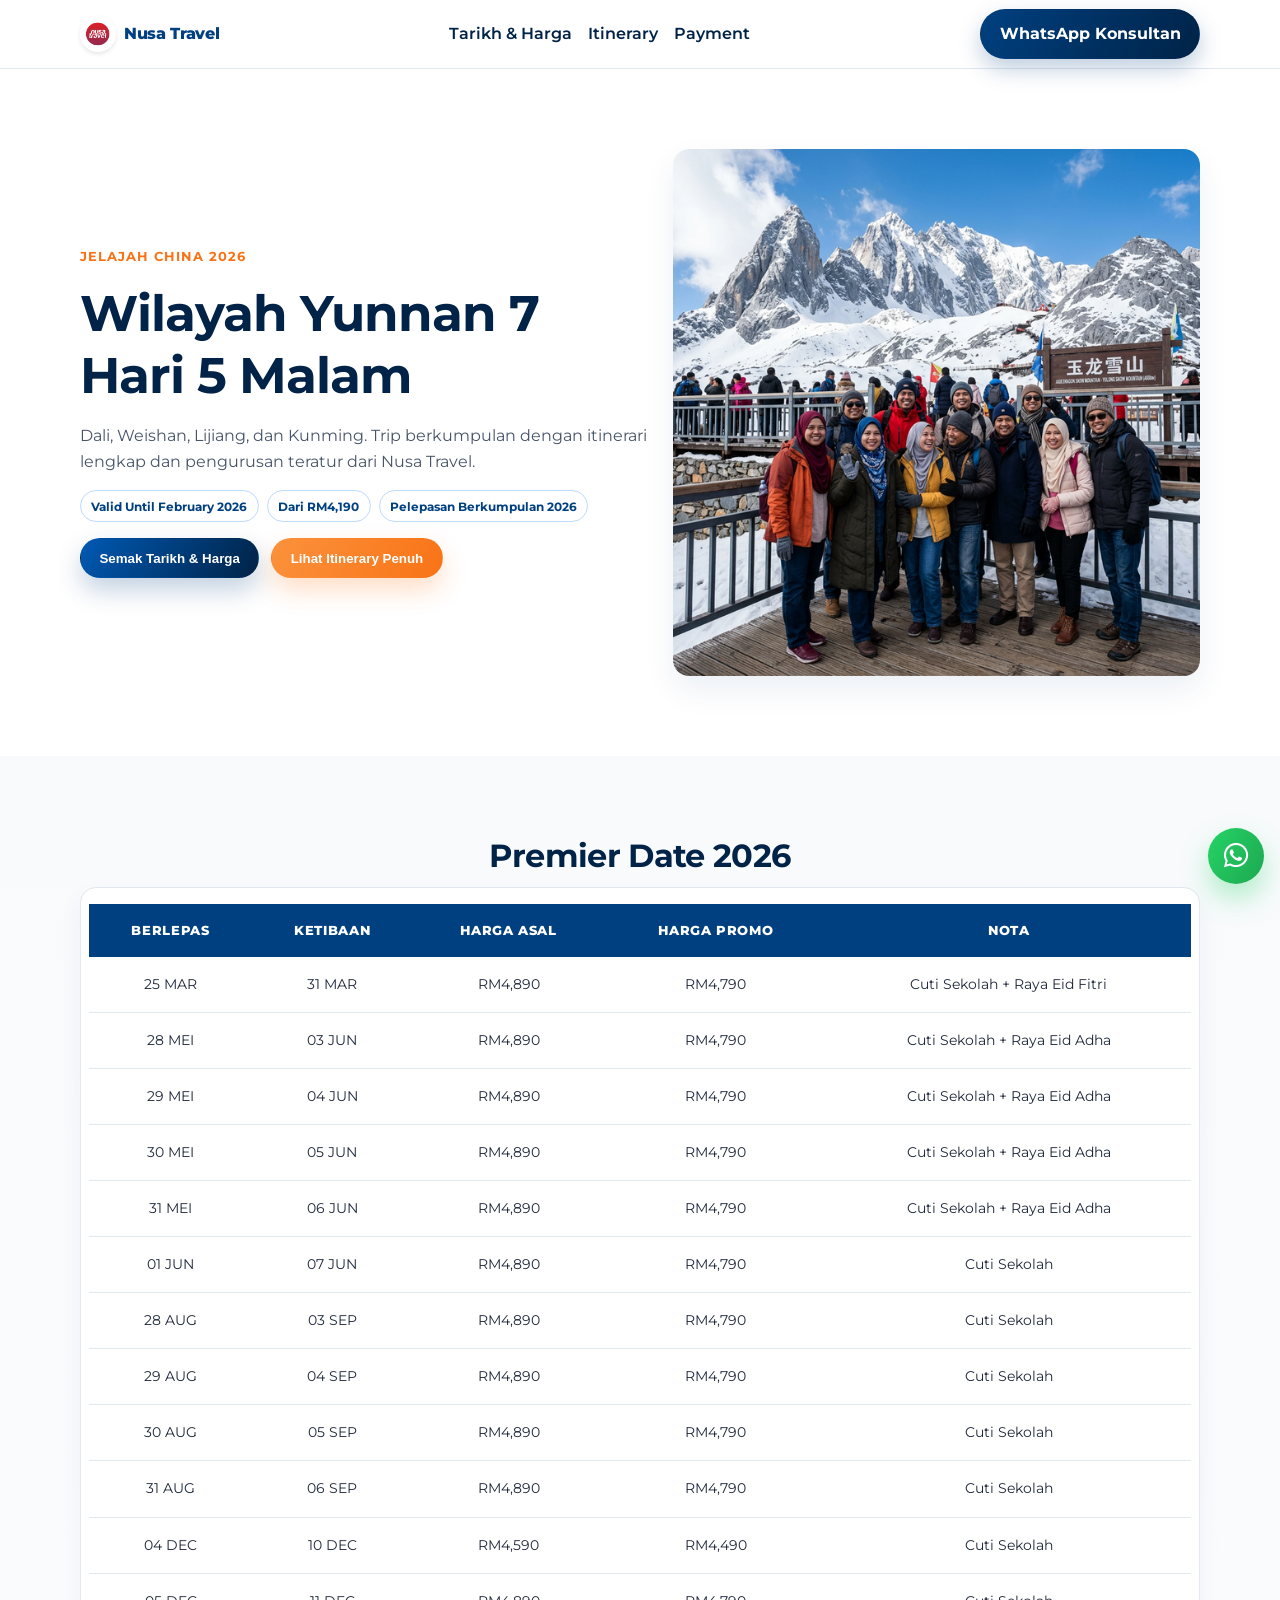
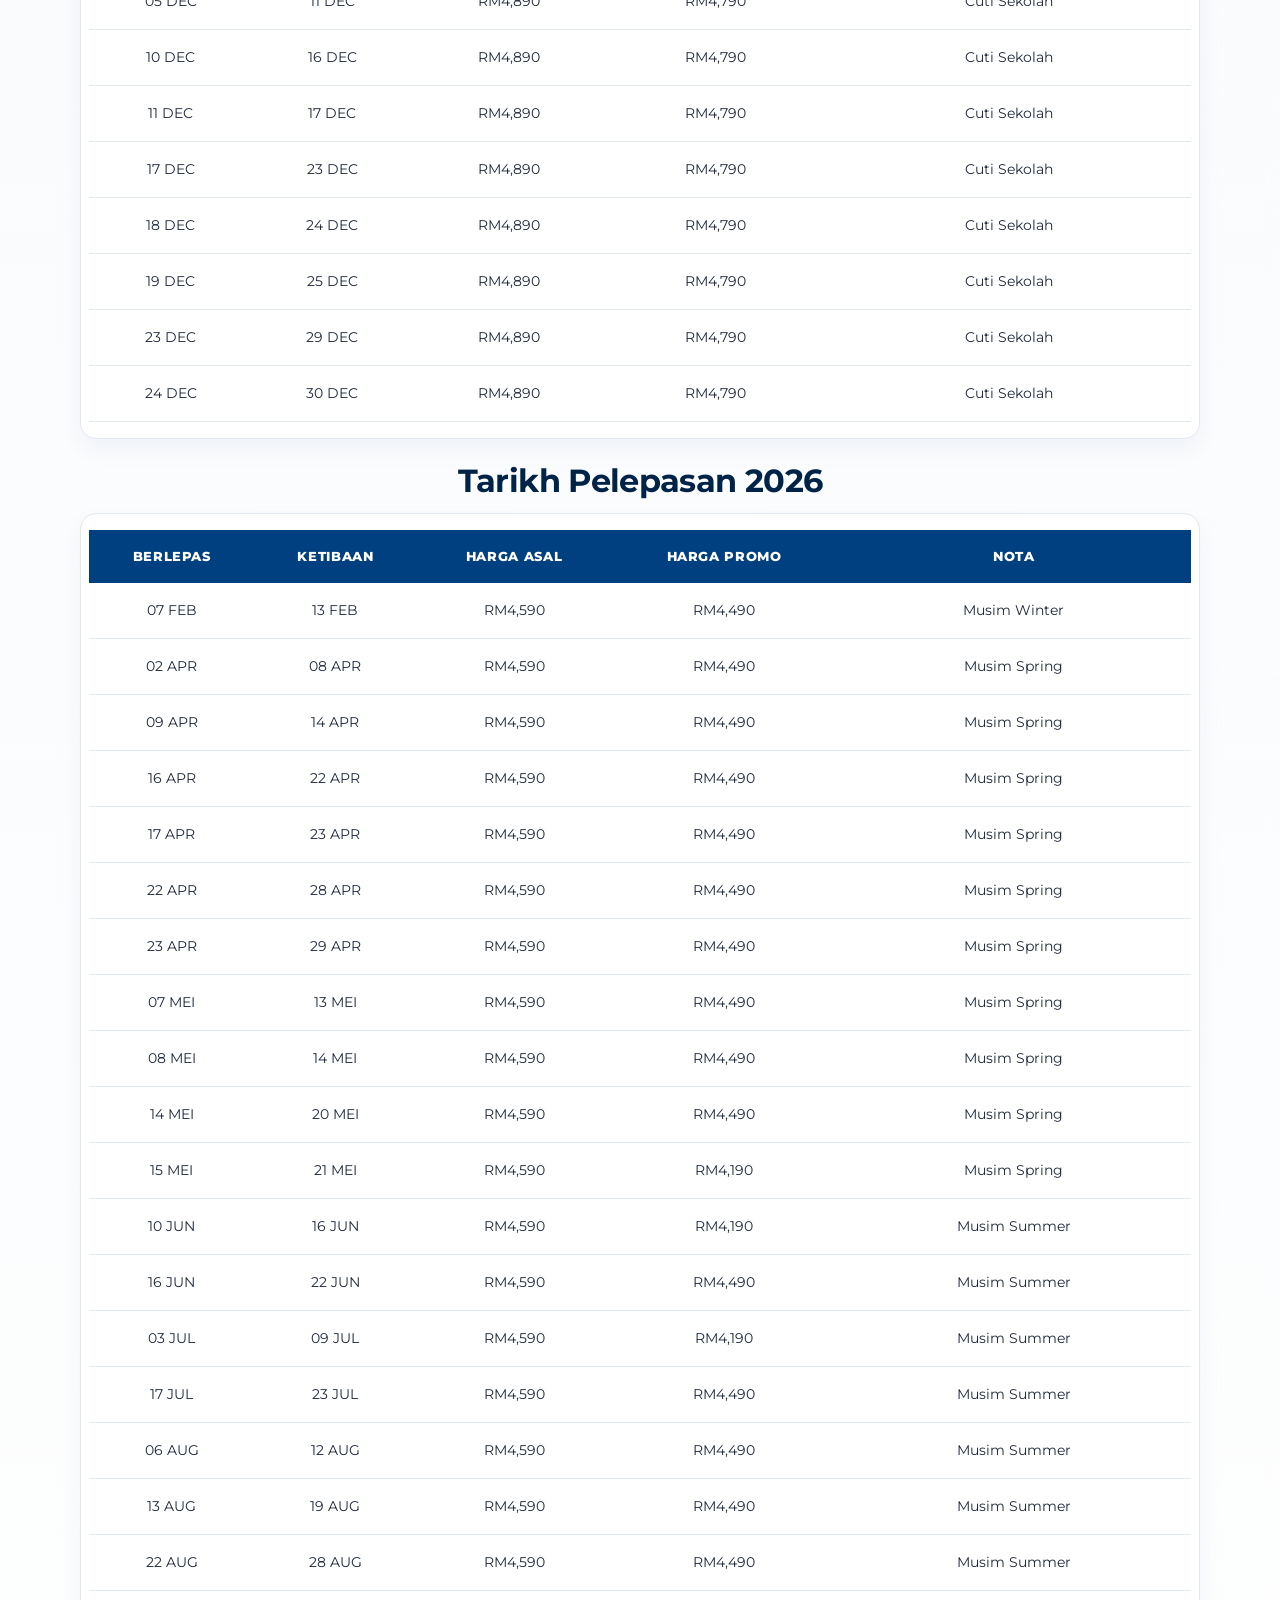
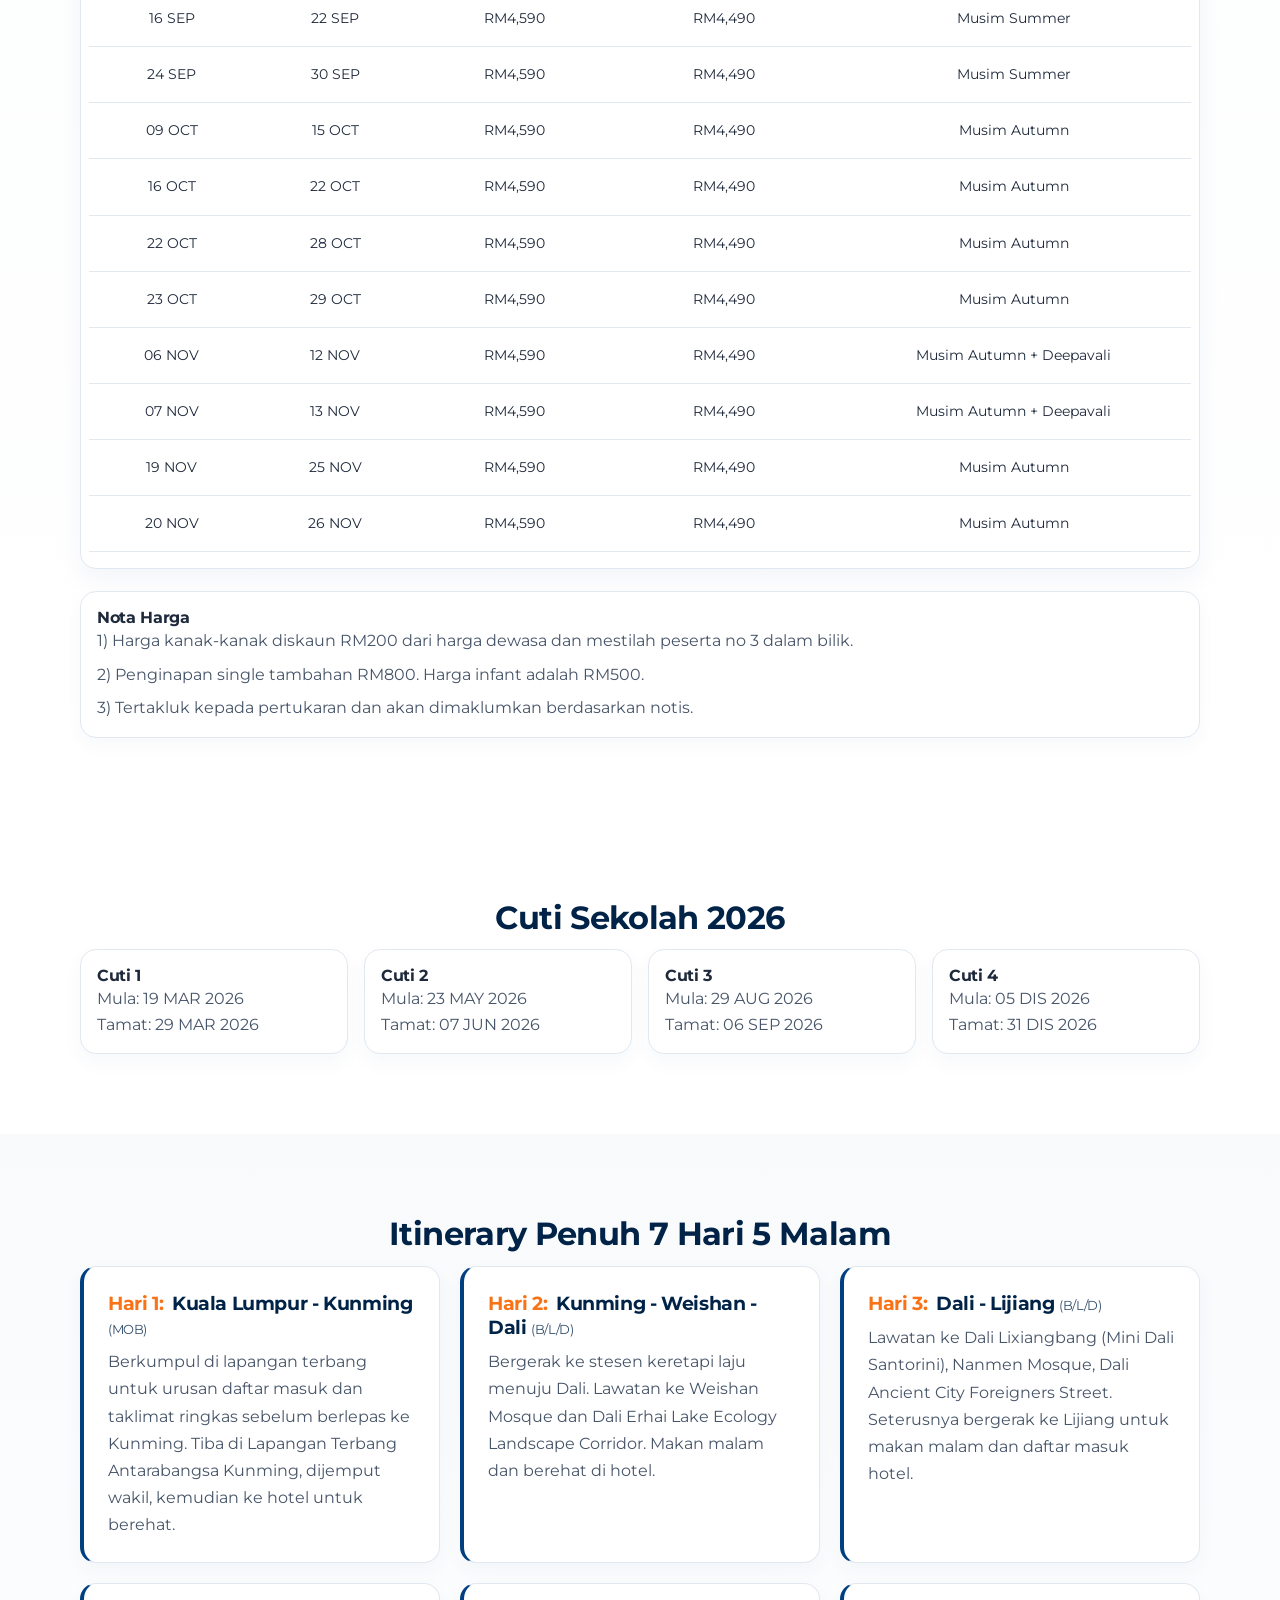
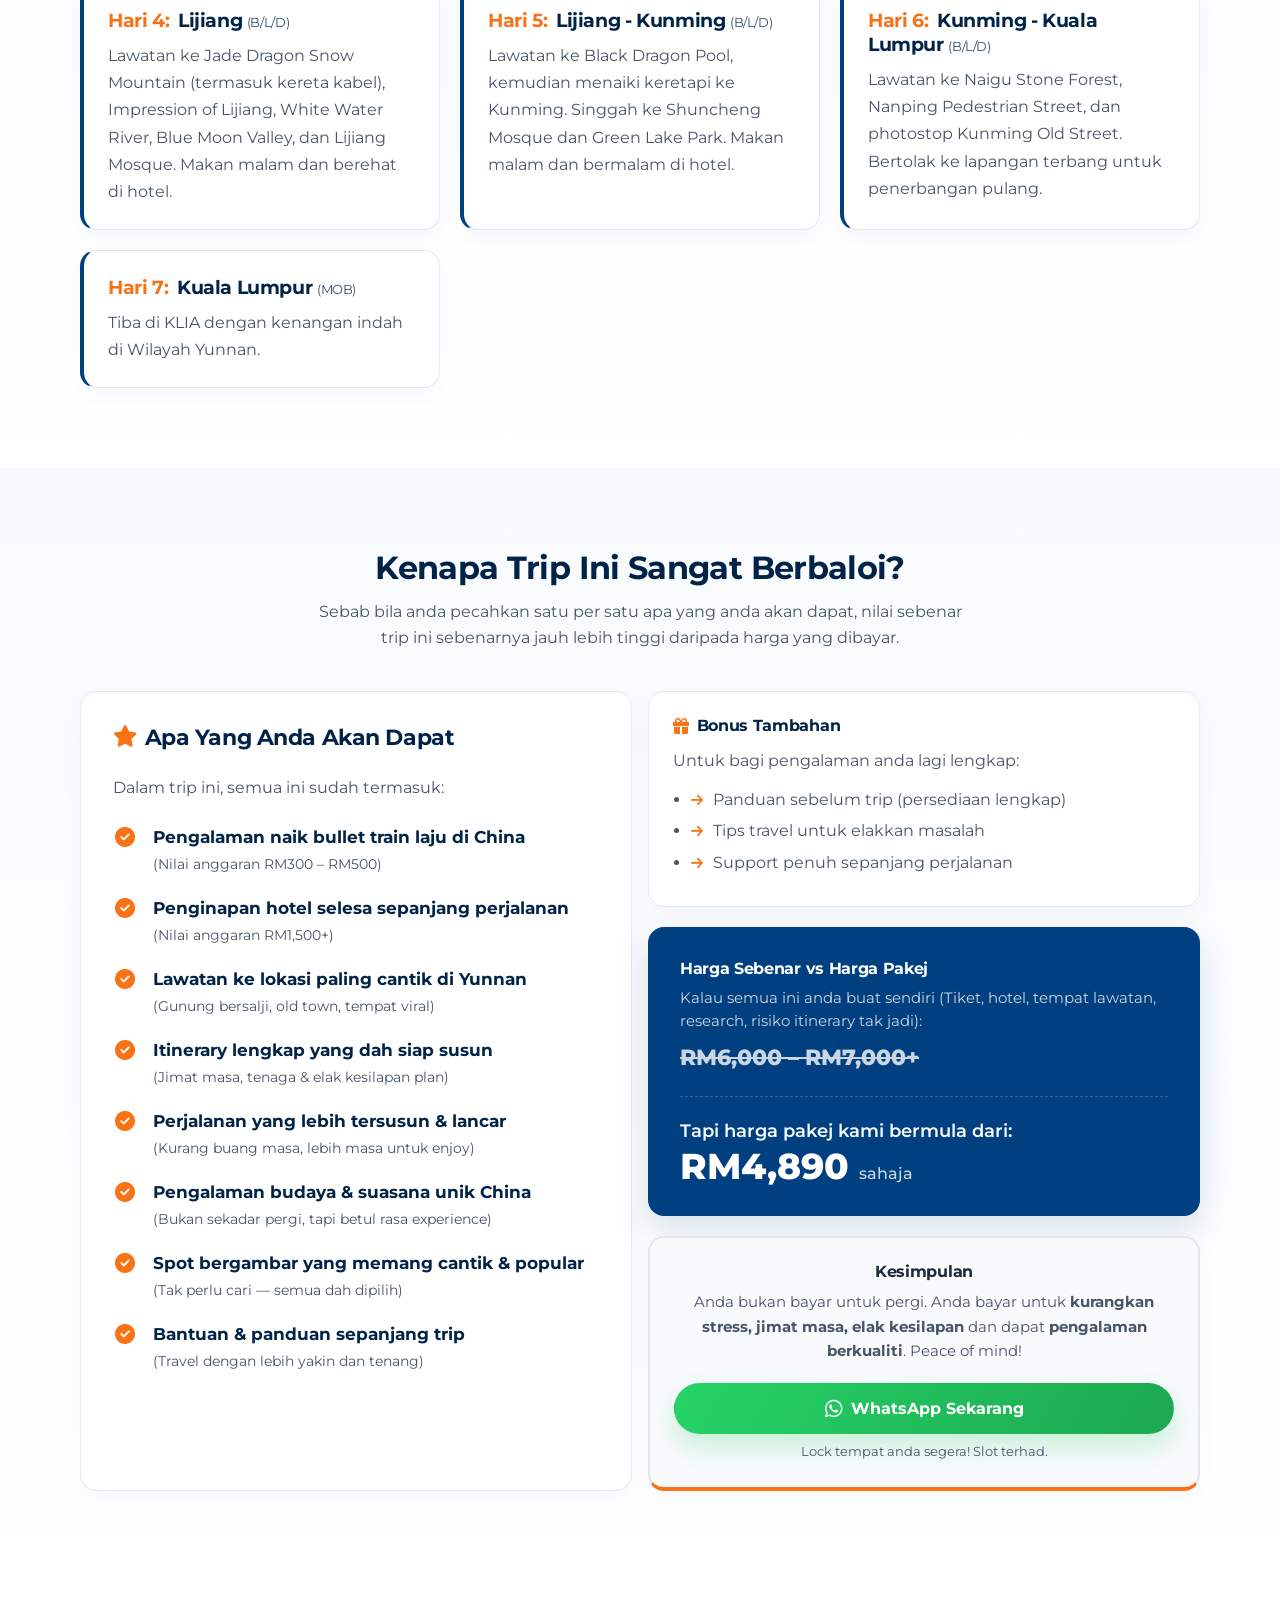
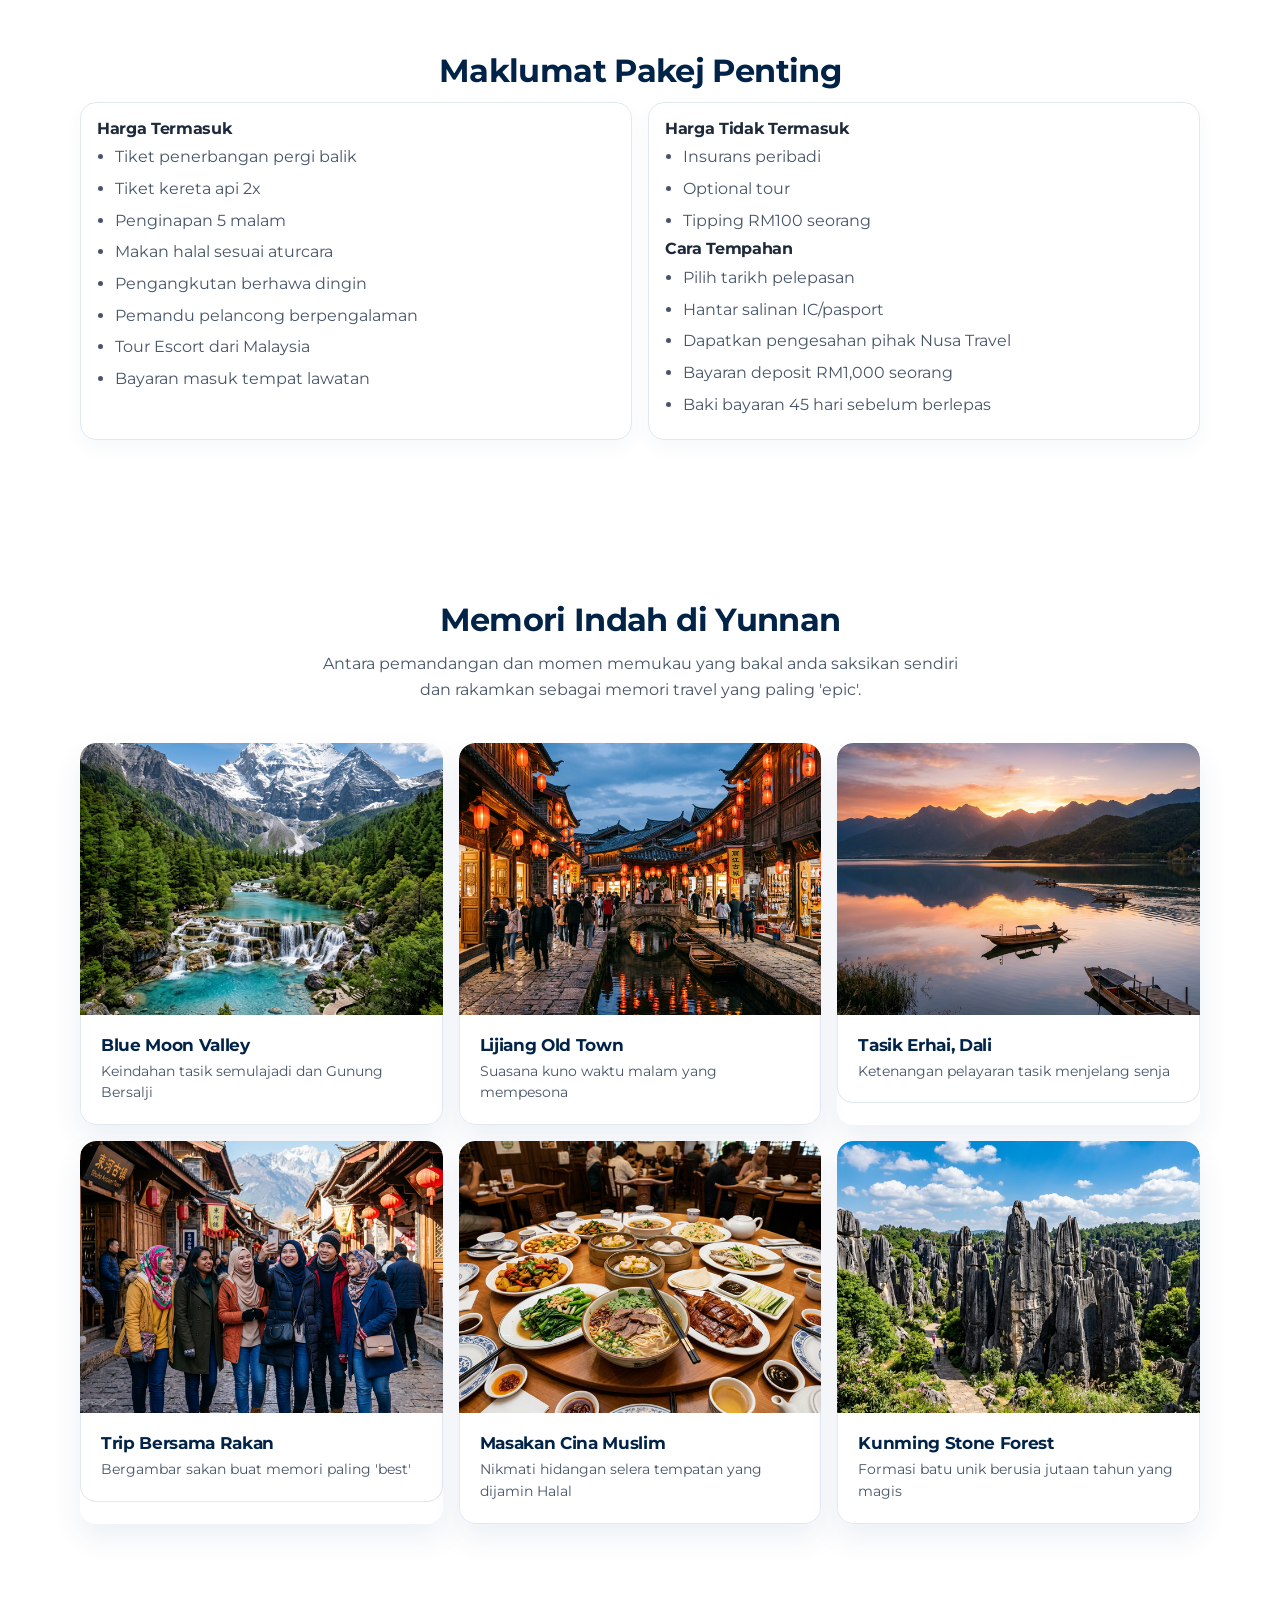
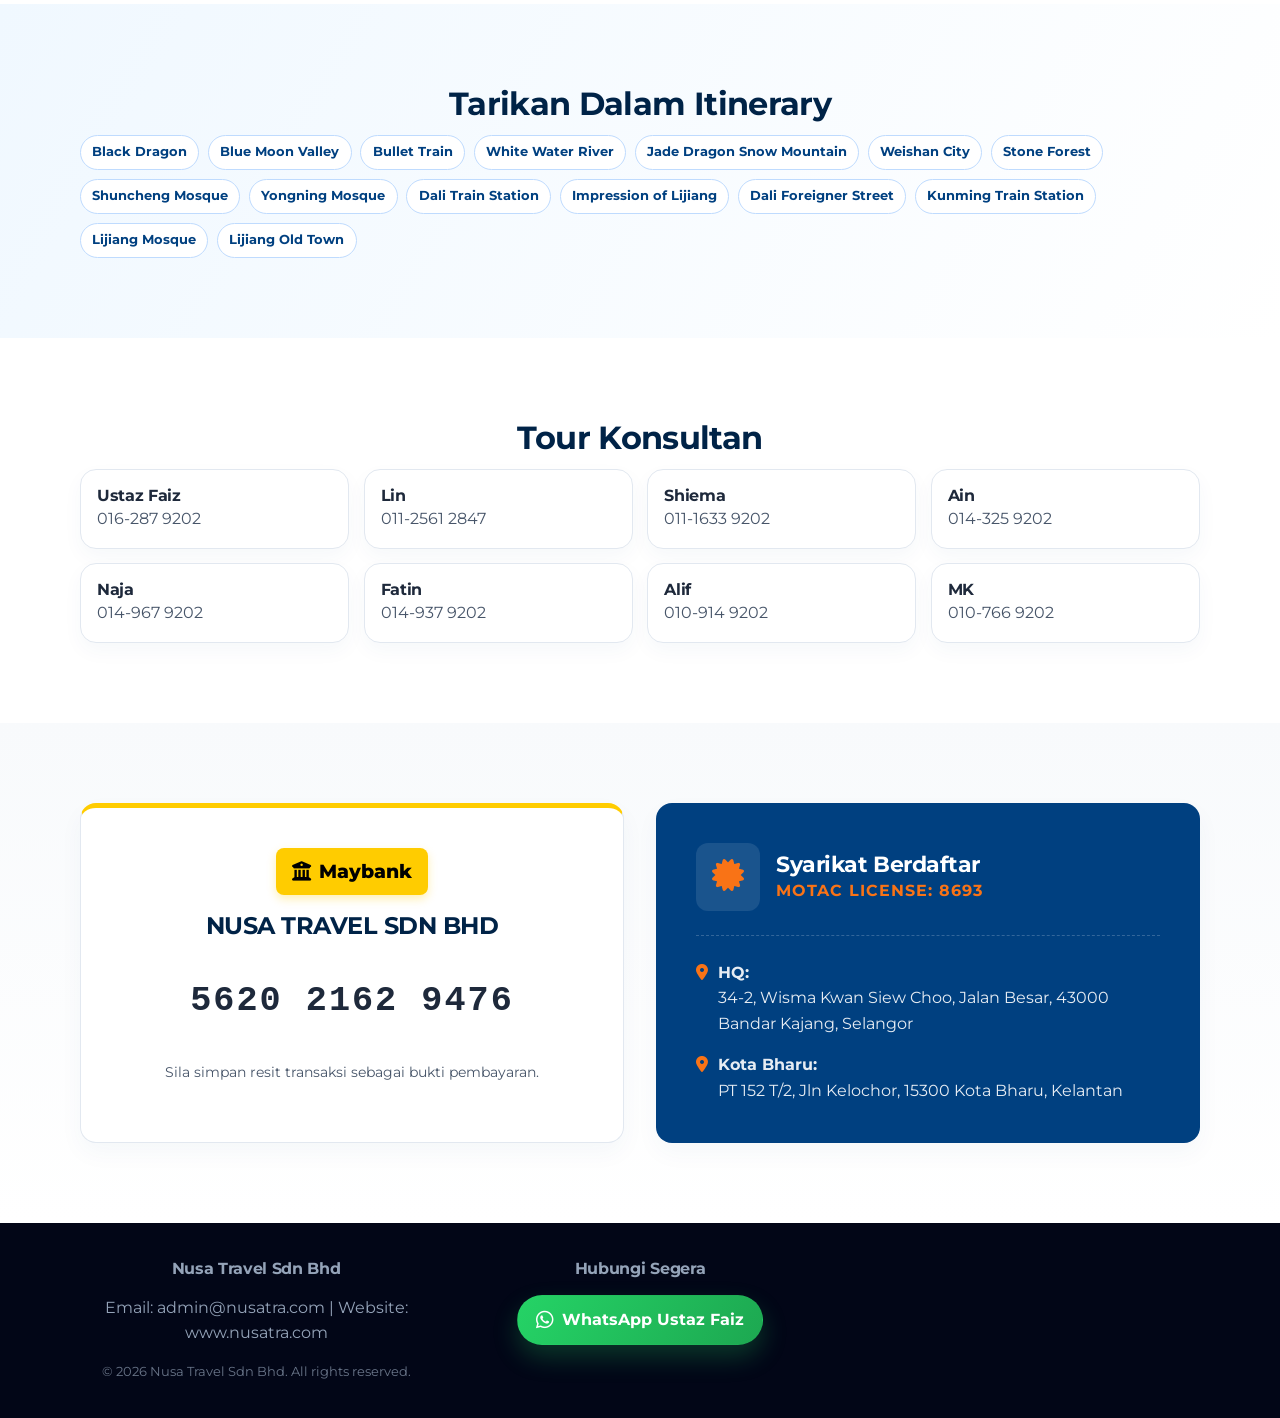
==== commit ae285d07: "Add Payment & MOTAC info layout" ====
--- a/index.html
+++ b/index.html
@@ -783,22 +783,51 @@
         </div>
       </div>
     </section>
+    <section class="section section-soft" id="payment">
+      <div class="container">
+        <div class="grid-2" style="align-items: center; gap: 2rem;">
+          <div class="value-card reveal" style="padding: 2.5rem; text-align: center; border-top: 5px solid #ffcc00; display: flex; flex-direction: column; align-items: center; gap: 1rem;">
+            <div style="background: #ffcc00; color: #000; font-weight: 800; padding: 0.5rem 1rem; border-radius: 8px; font-size: 1.2rem; display: inline-flex; align-items: center; gap: 8px; box-shadow: 0 4px 10px rgba(255, 204, 0, 0.3);">
+              <i class="fas fa-university"></i> Maybank
+            </div>
+            <h3 style="color: var(--primary-dark); font-size: 1.5rem; margin-bottom: 0;">NUSA TRAVEL SDN BHD</h3>
+            <div style="font-size: 2.2rem; font-weight: 800; letter-spacing: 2px; color: var(--text); padding: 1rem 0; font-family: monospace;">5620 2162 9476</div>
+            <p style="color: var(--muted); font-size: 0.9rem;">Sila simpan resit transaksi sebagai bukti pembayaran.</p>
+          </div>
+
+          <div class="value-card reveal" style="padding: 2.5rem; background: var(--primary); color: white; border: none;">
+            <div style="display: flex; align-items: center; gap: 1rem; margin-bottom: 1.5rem;">
+              <div style="background: rgba(255,255,255,0.1); padding: 1rem; border-radius: 12px;">
+                <i class="fas fa-certificate" style="font-size: 2rem; color: var(--accent);"></i>
+              </div>
+              <div>
+                <h3 style="color: white; margin-bottom: 0; font-size: 1.4rem;">Syarikat Berdaftar</h3>
+                <p style="color: var(--accent); font-weight: 700; letter-spacing: 1px;">MOTAC LICENSE: 8693</p>
+              </div>
+            </div>
+            
+            <div style="border-top: 1px dashed rgba(255,255,255,0.2); padding-top: 1.5rem; margin-top: 1.5rem;">
+              <p style="margin-bottom: 0.5rem; display: flex; align-items: flex-start; gap: 10px; color: rgba(255,255,255,0.9);">
+                <i class="fas fa-map-marker-alt" style="margin-top: 4px; color: var(--accent);"></i> 
+                <span><strong>HQ:</strong><br>34-2, Wisma Kwan Siew Choo, Jalan Besar, 43000 Bandar Kajang, Selangor</span>
+              </p>
+              <p style="margin-top: 1rem; display: flex; align-items: flex-start; gap: 10px; color: rgba(255,255,255,0.9);">
+                <i class="fas fa-map-marker-alt" style="margin-top: 4px; color: var(--accent);"></i> 
+                <span><strong>Kota Bharu:</strong><br>PT 152 T/2, Jln Kelochor, 15300 Kota Bharu, Kelantan</span>
+              </p>
+            </div>
+          </div>
+        </div>
+      </div>
+    </section>
   </main>
 
-  <footer class="site-footer" id="payment">
-    <div class="container footer-info">
-      <div>
-        <h3>Nusa Travel Sdn Bhd</h3>
-        <p>MOTAC License 8693</p>
-        <p>HQ: 34-2, Wisma Kwan Siew Choo, Jalan Besar, 43000 Bandar Kajang, Selangor</p>
-        <p>Kota Bharu: PT 152 T/2, Jln Kelochor, 15300 Kota Bharu, Kelantan</p>
-      </div>
-      <div>
-        <h3>Payment Info</h3>
-        <p>Bank: Maybank</p>
-        <p>No Akaun: 5620 2162 9476</p>
-        <p>Email: admin@nusatra.com</p>
-        <p>Website: www.nusatra.com</p>
+  <footer class="site-footer">
+    <div class="container footer-info" style="justify-content: center; text-align: center; gap: 2rem;">
+      <div style="max-width: 400px; margin: 0 auto;">
+        <h3 style="margin-bottom: 1rem;">Nusa Travel Sdn Bhd</h3>
+        <p>Email: admin@nusatra.com | Website: www.nusatra.com</p>
+        <p style="margin-top: 1rem; font-size: 0.8rem; opacity: 0.7;">© 2026 Nusa Travel Sdn Bhd. All rights reserved.</p>
       </div>
       <div class="btn-wa-wrapper">
         <h3 style="margin-bottom: 1rem;">Hubungi Segera</h3>
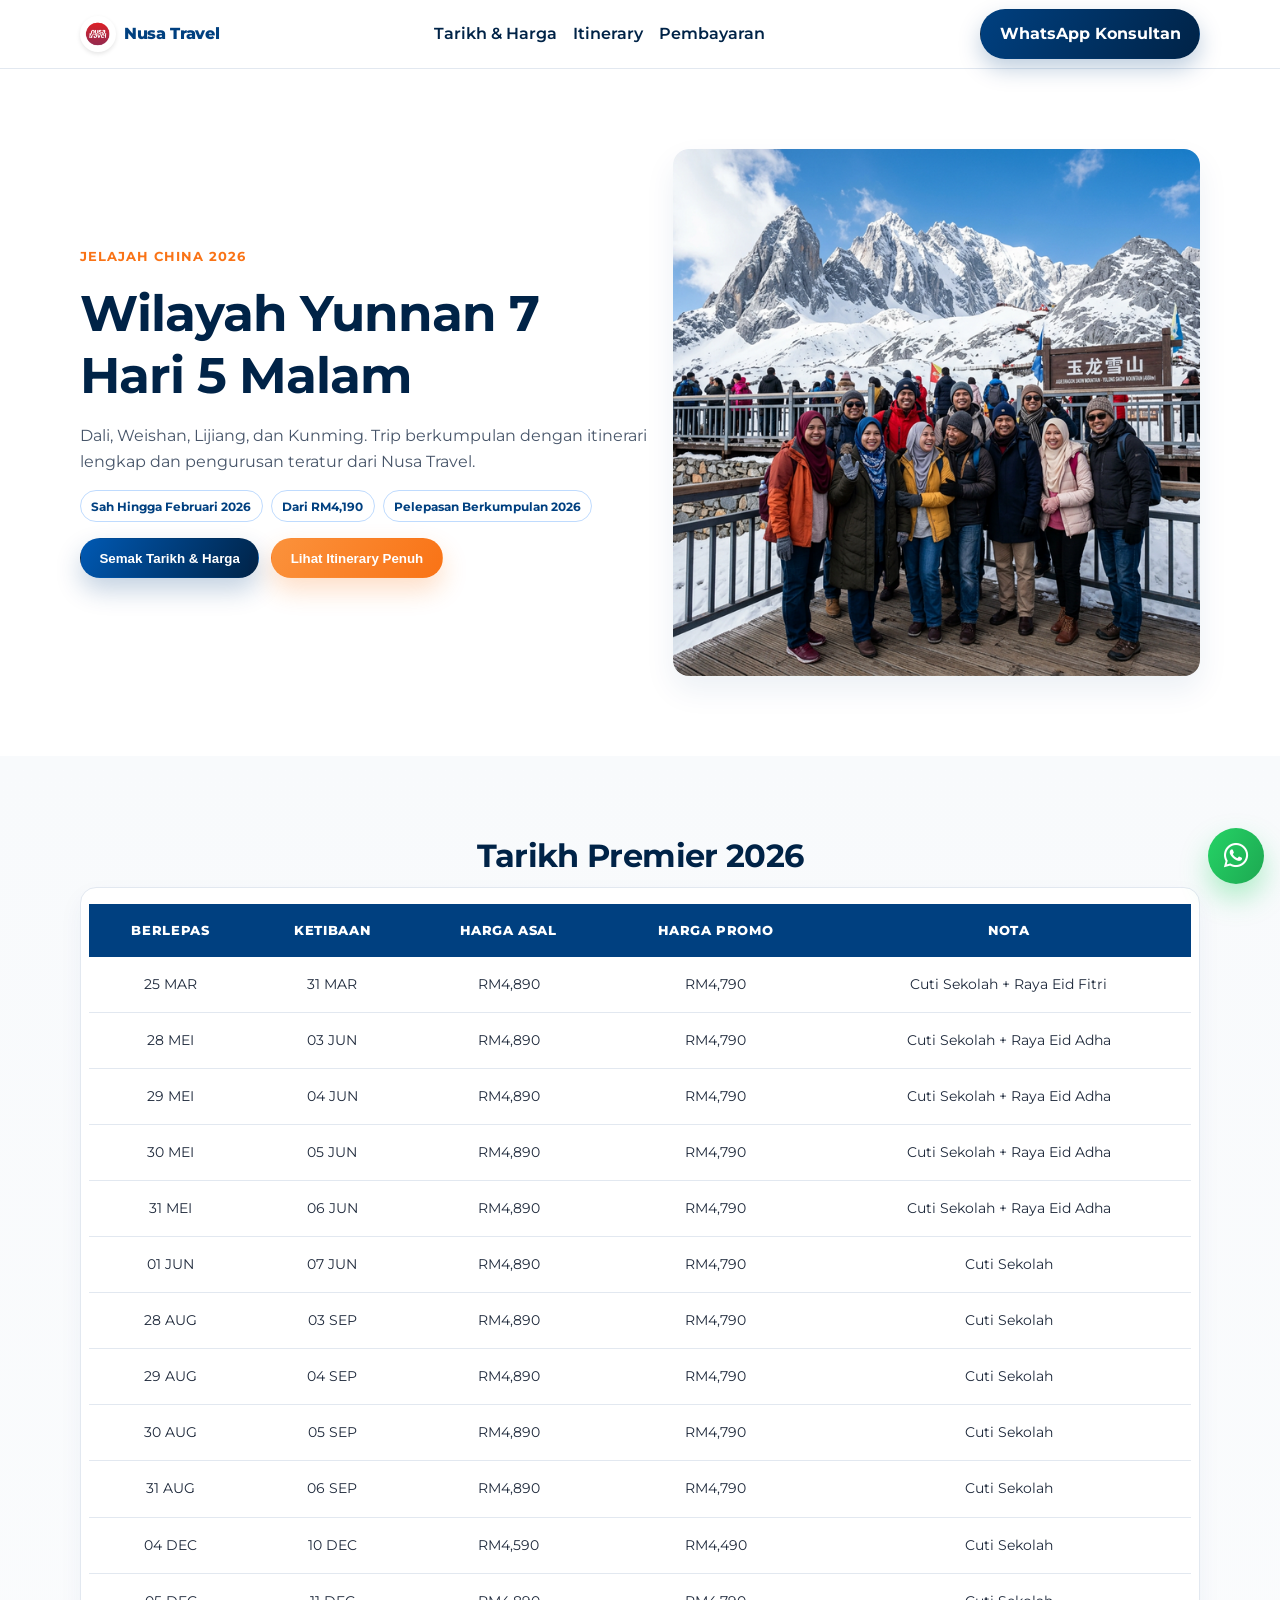
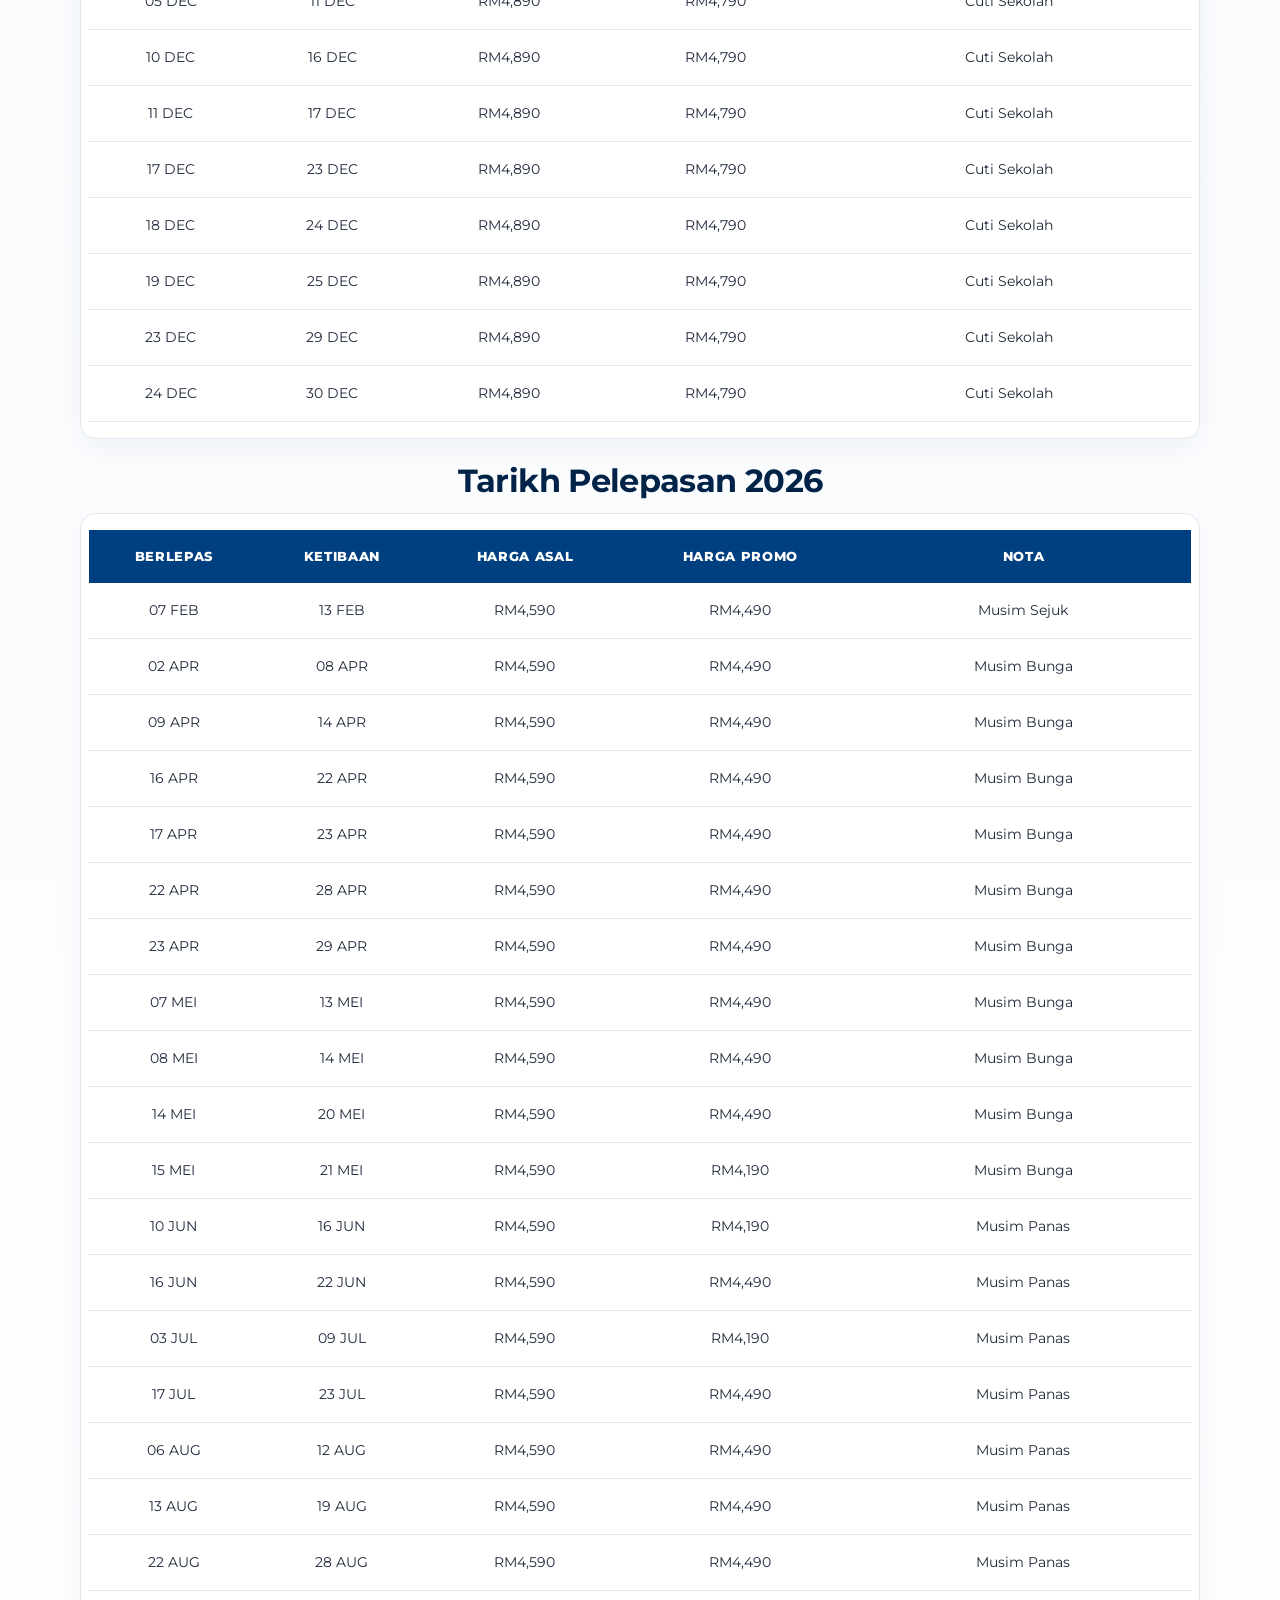
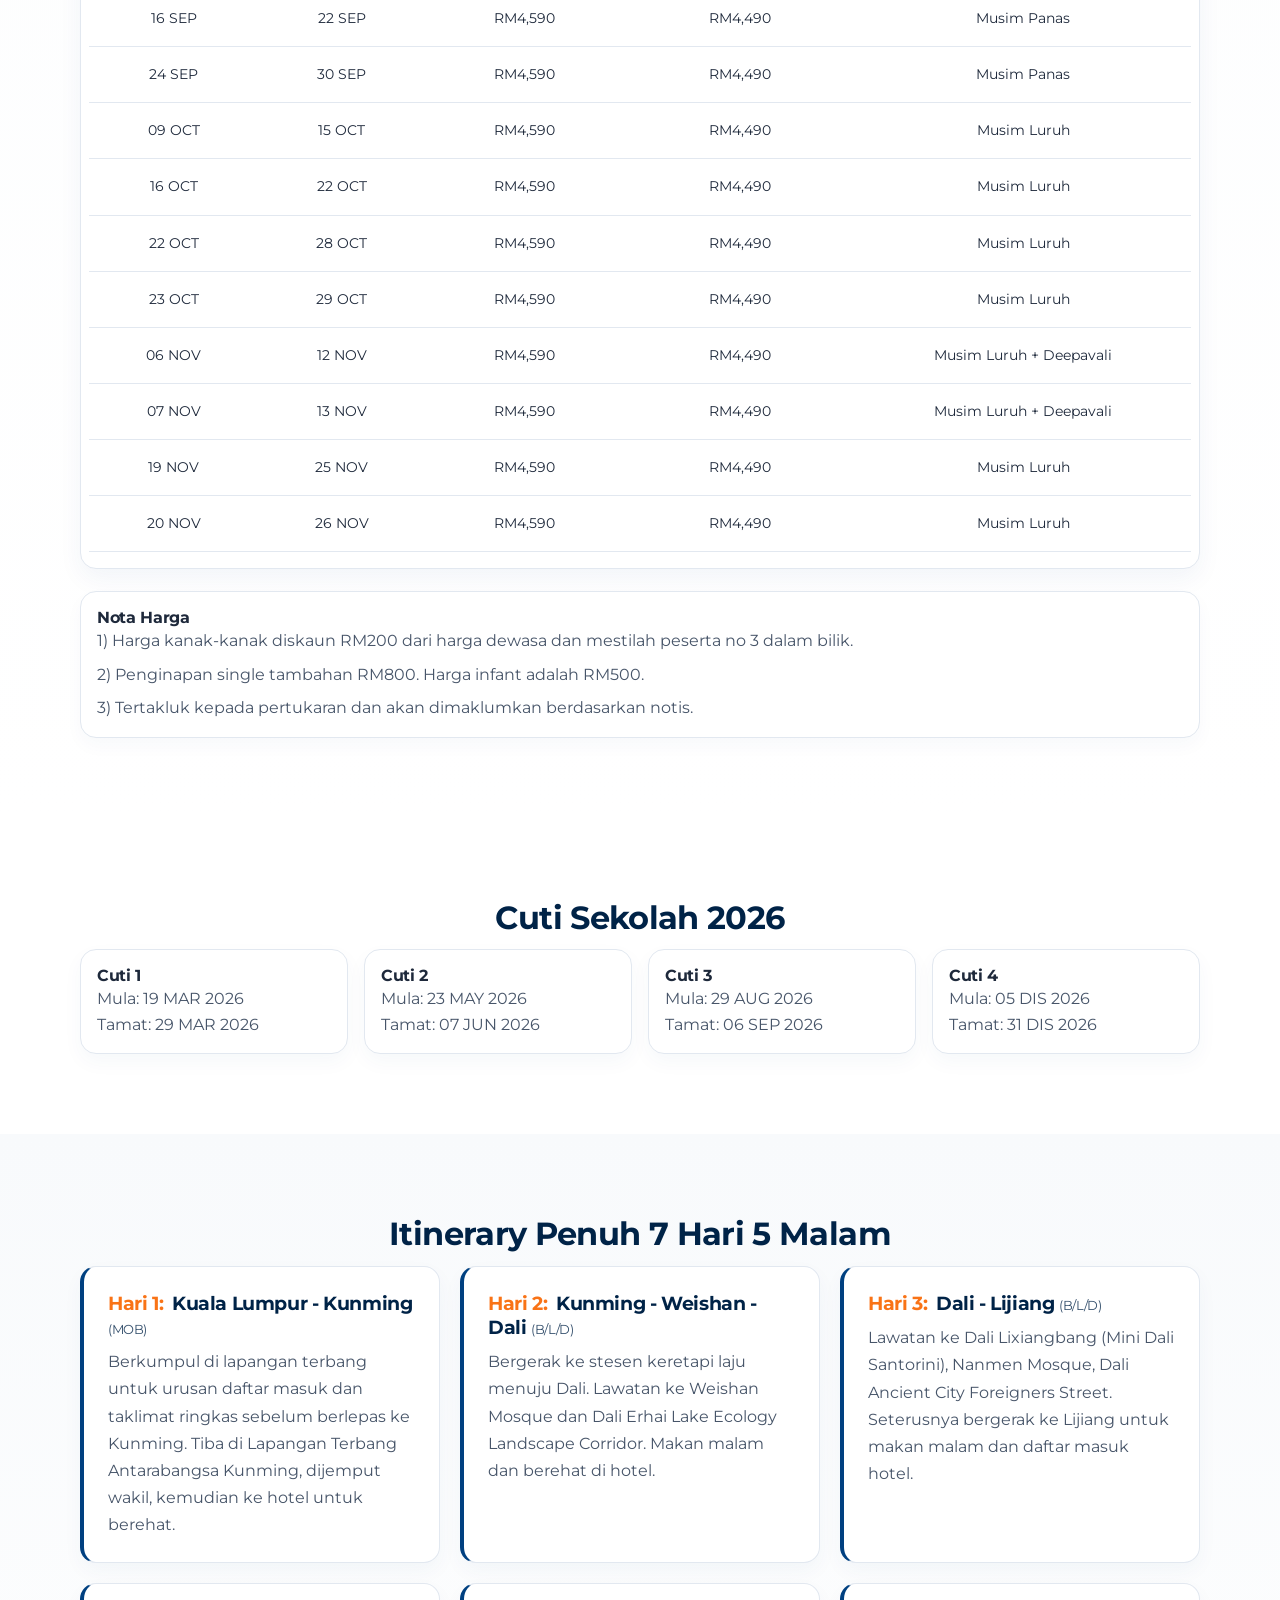
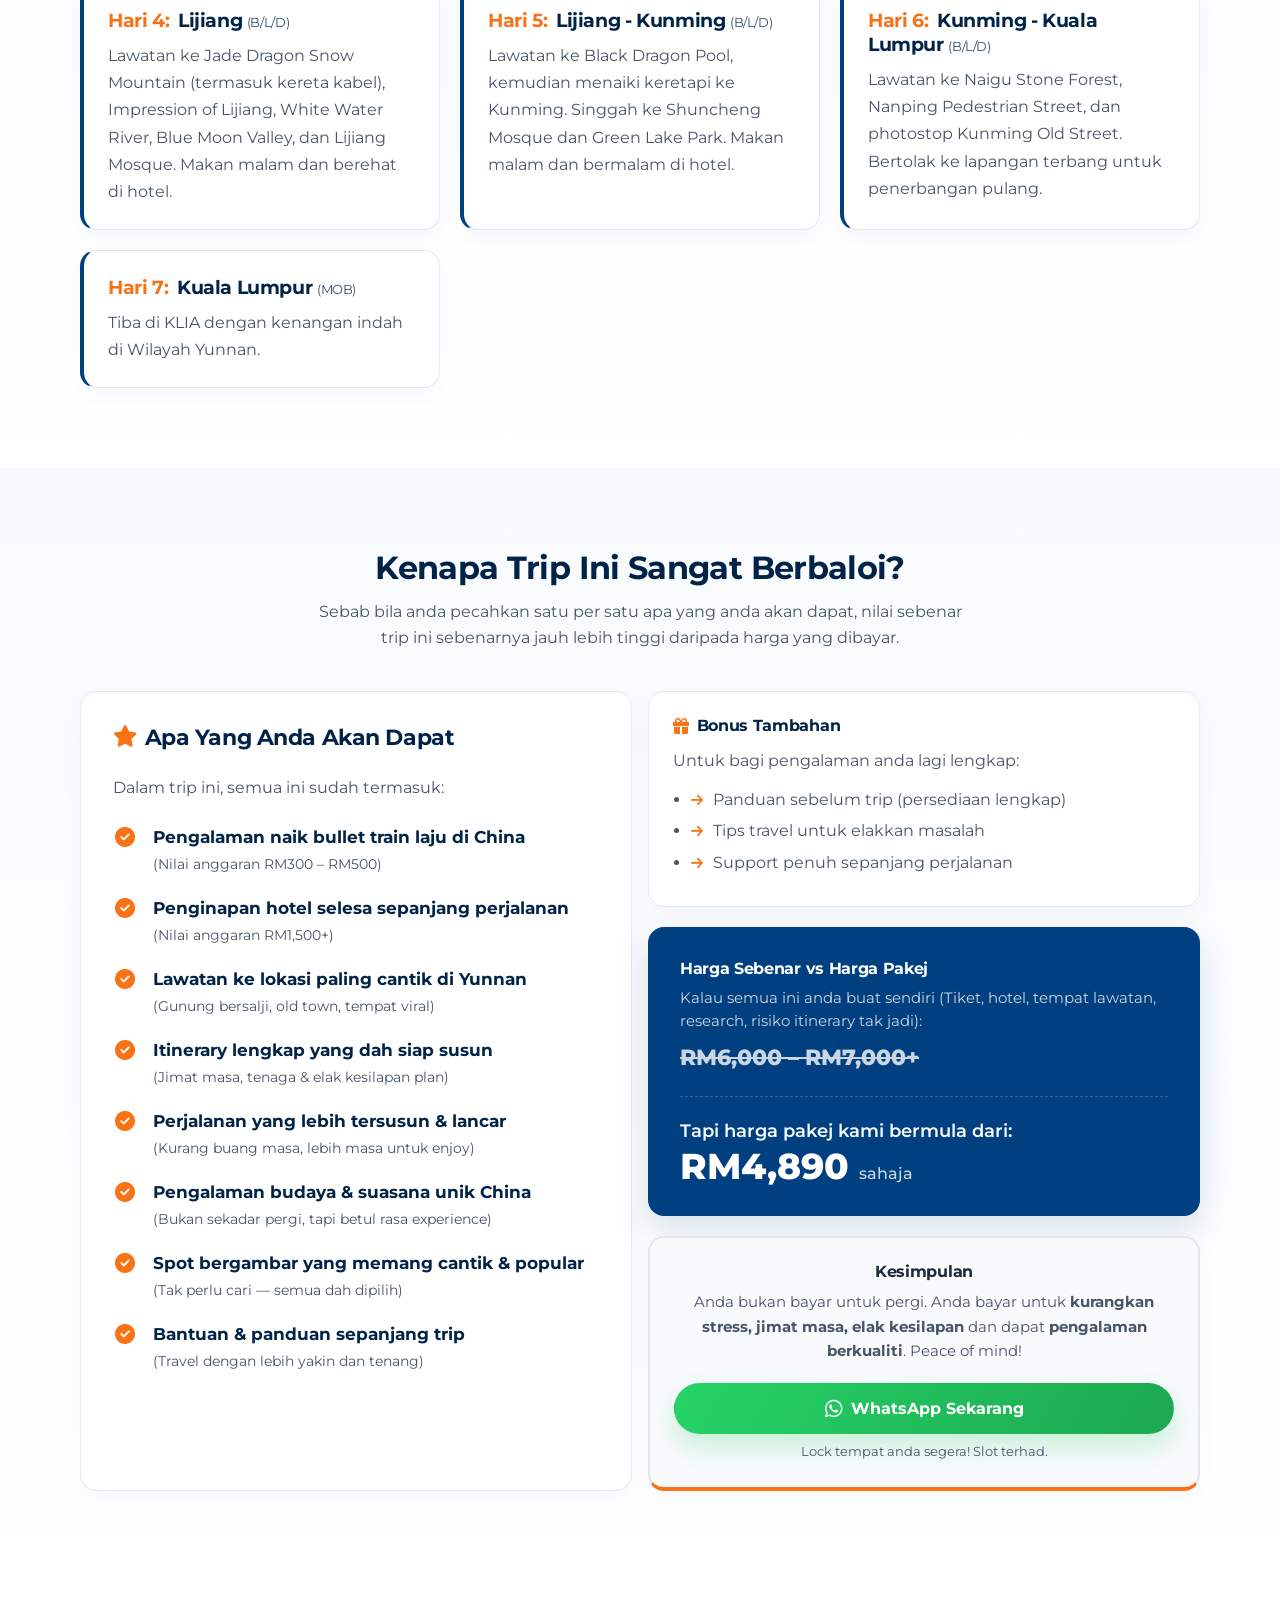
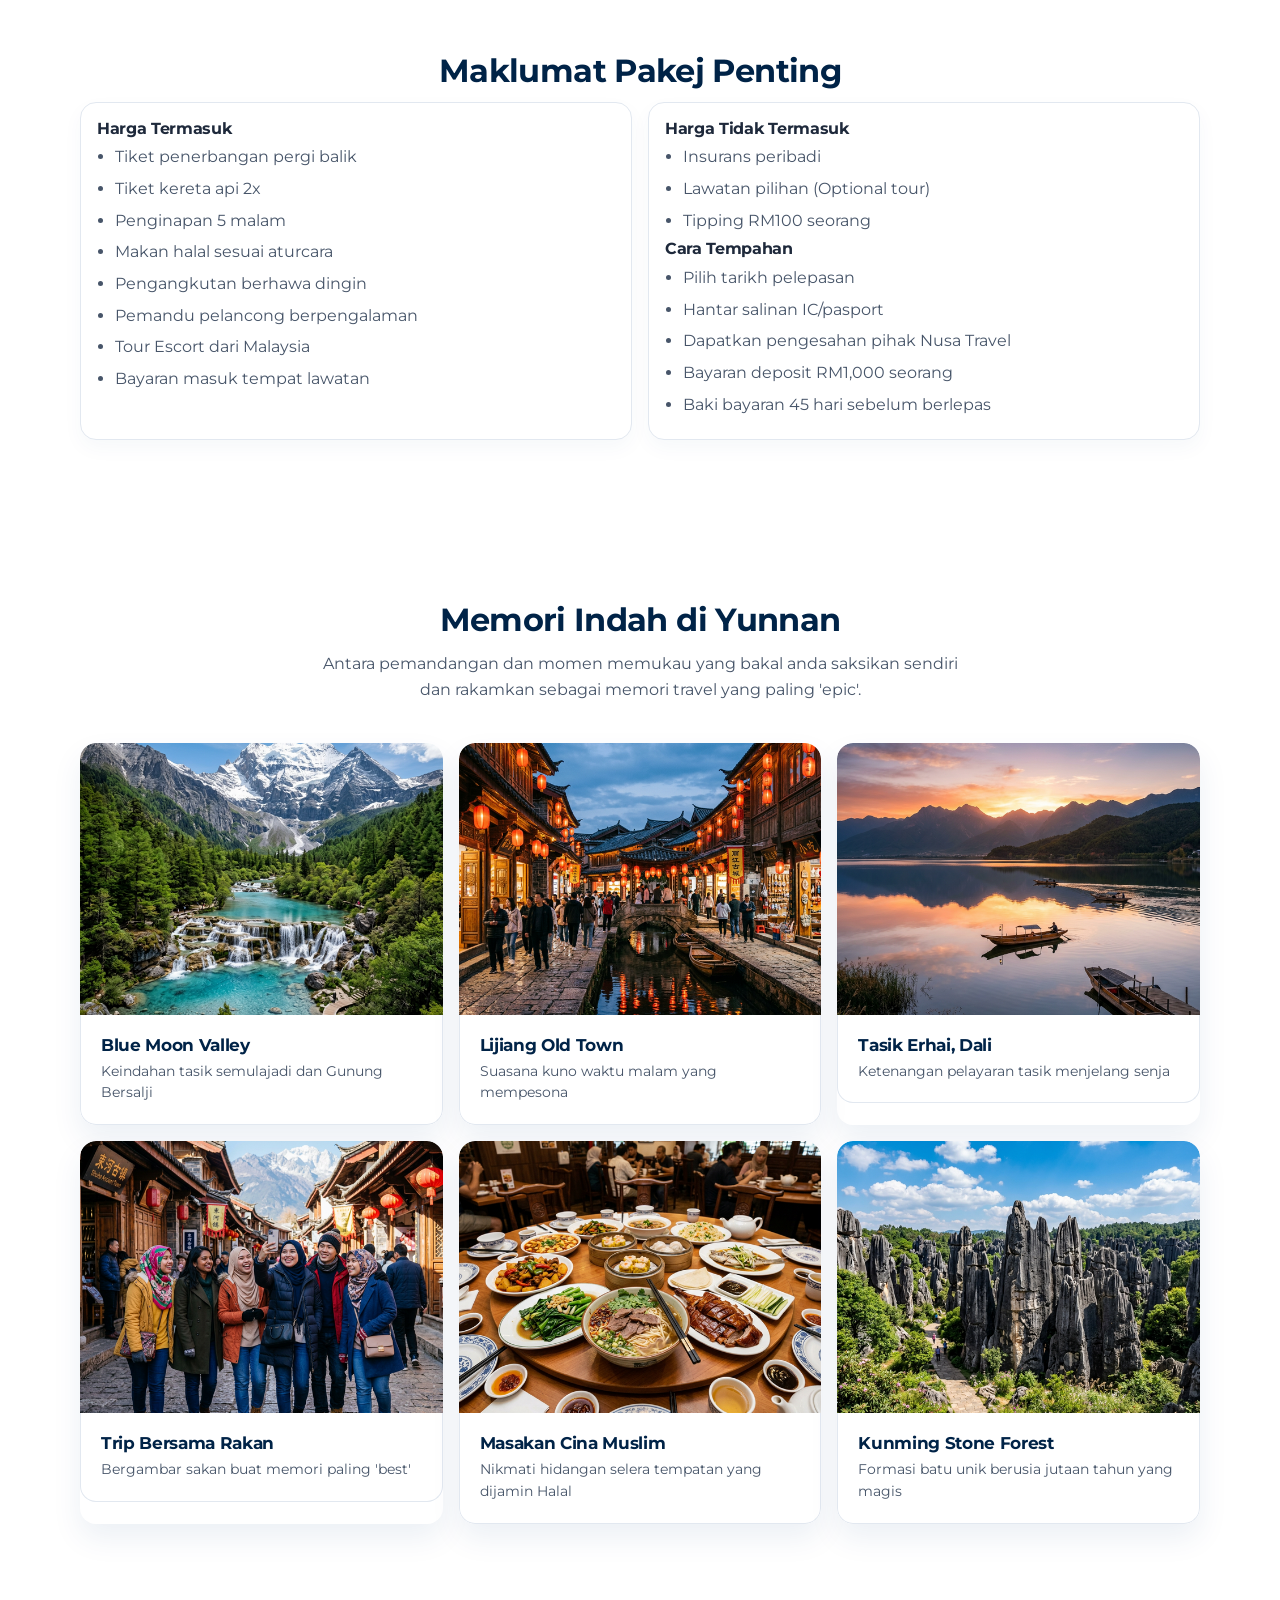
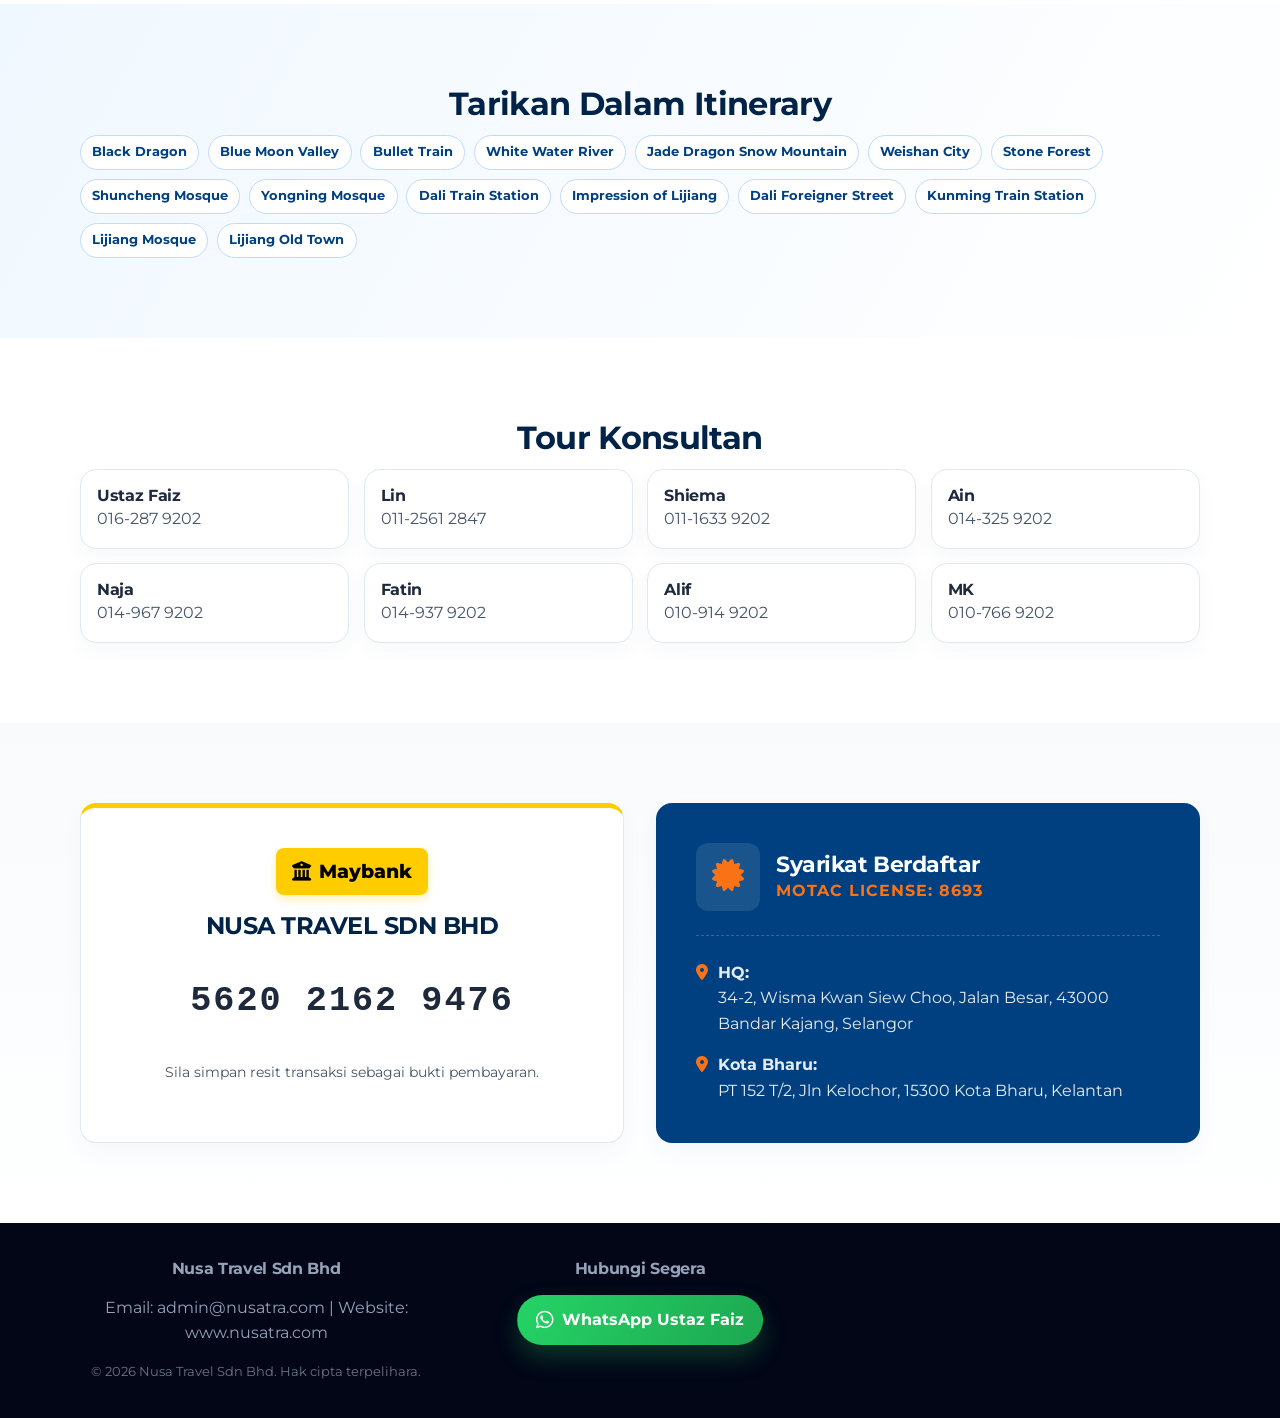
==== commit bc0bc7e3: "Translate English text to Bahasa Melayu" ====
--- a/index.html
+++ b/index.html
@@ -27,7 +27,7 @@
       <nav class="nav-links">
         <a href="#harga">Tarikh & Harga</a>
         <a href="#itinerary">Itinerary</a>
-        <a href="#payment">Payment</a>
+        <a href="#payment">Pembayaran</a>
       </nav>
       <a class="btn btn-nav" href="https://wa.me/60162879202" target="_blank" rel="noopener noreferrer">WhatsApp
         Konsultan</a>
@@ -43,7 +43,7 @@
           <p>Dali, Weishan, Lijiang, dan Kunming. Trip berkumpulan dengan itinerari lengkap dan pengurusan teratur dari
             Nusa Travel.</p>
           <div class="hero-micro">
-            <span class="pill">Valid Until February 2026</span>
+            <span class="pill">Sah Hingga Februari 2026</span>
             <span class="pill">Dari RM4,190</span>
             <span class="pill">Pelepasan Berkumpulan 2026</span>
           </div>
@@ -63,7 +63,7 @@
 
     <section class="section section-soft" id="harga">
       <div class="container">
-        <h2 class="section-title reveal">Premier Date 2026</h2>
+        <h2 class="section-title reveal">Tarikh Premier 2026</h2>
         <div class="table-wrap reveal">
           <table class="price-table">
             <thead>
@@ -231,196 +231,196 @@
                 <td>13 FEB</td>
                 <td>RM4,590</td>
                 <td>RM4,490</td>
-                <td>Musim Winter</td>
+                <td>Musim Sejuk</td>
               </tr>
               <tr>
                 <td>02 APR</td>
                 <td>08 APR</td>
                 <td>RM4,590</td>
                 <td>RM4,490</td>
-                <td>Musim Spring</td>
+                <td>Musim Bunga</td>
               </tr>
               <tr>
                 <td>09 APR</td>
                 <td>14 APR</td>
                 <td>RM4,590</td>
                 <td>RM4,490</td>
-                <td>Musim Spring</td>
+                <td>Musim Bunga</td>
               </tr>
               <tr>
                 <td>16 APR</td>
                 <td>22 APR</td>
                 <td>RM4,590</td>
                 <td>RM4,490</td>
-                <td>Musim Spring</td>
+                <td>Musim Bunga</td>
               </tr>
               <tr>
                 <td>17 APR</td>
                 <td>23 APR</td>
                 <td>RM4,590</td>
                 <td>RM4,490</td>
-                <td>Musim Spring</td>
+                <td>Musim Bunga</td>
               </tr>
               <tr>
                 <td>22 APR</td>
                 <td>28 APR</td>
                 <td>RM4,590</td>
                 <td>RM4,490</td>
-                <td>Musim Spring</td>
+                <td>Musim Bunga</td>
               </tr>
               <tr>
                 <td>23 APR</td>
                 <td>29 APR</td>
                 <td>RM4,590</td>
                 <td>RM4,490</td>
-                <td>Musim Spring</td>
+                <td>Musim Bunga</td>
               </tr>
               <tr>
                 <td>07 MEI</td>
                 <td>13 MEI</td>
                 <td>RM4,590</td>
                 <td>RM4,490</td>
-                <td>Musim Spring</td>
+                <td>Musim Bunga</td>
               </tr>
               <tr>
                 <td>08 MEI</td>
                 <td>14 MEI</td>
                 <td>RM4,590</td>
                 <td>RM4,490</td>
-                <td>Musim Spring</td>
+                <td>Musim Bunga</td>
               </tr>
               <tr>
                 <td>14 MEI</td>
                 <td>20 MEI</td>
                 <td>RM4,590</td>
                 <td>RM4,490</td>
-                <td>Musim Spring</td>
+                <td>Musim Bunga</td>
               </tr>
               <tr>
                 <td>15 MEI</td>
                 <td>21 MEI</td>
                 <td>RM4,590</td>
                 <td>RM4,190</td>
-                <td>Musim Spring</td>
+                <td>Musim Bunga</td>
               </tr>
               <tr>
                 <td>10 JUN</td>
                 <td>16 JUN</td>
                 <td>RM4,590</td>
                 <td>RM4,190</td>
-                <td>Musim Summer</td>
+                <td>Musim Panas</td>
               </tr>
               <tr>
                 <td>16 JUN</td>
                 <td>22 JUN</td>
                 <td>RM4,590</td>
                 <td>RM4,490</td>
-                <td>Musim Summer</td>
+                <td>Musim Panas</td>
               </tr>
               <tr>
                 <td>03 JUL</td>
                 <td>09 JUL</td>
                 <td>RM4,590</td>
                 <td>RM4,190</td>
-                <td>Musim Summer</td>
+                <td>Musim Panas</td>
               </tr>
               <tr>
                 <td>17 JUL</td>
                 <td>23 JUL</td>
                 <td>RM4,590</td>
                 <td>RM4,490</td>
-                <td>Musim Summer</td>
+                <td>Musim Panas</td>
               </tr>
               <tr>
                 <td>06 AUG</td>
                 <td>12 AUG</td>
                 <td>RM4,590</td>
                 <td>RM4,490</td>
-                <td>Musim Summer</td>
+                <td>Musim Panas</td>
               </tr>
               <tr>
                 <td>13 AUG</td>
                 <td>19 AUG</td>
                 <td>RM4,590</td>
                 <td>RM4,490</td>
-                <td>Musim Summer</td>
+                <td>Musim Panas</td>
               </tr>
               <tr>
                 <td>22 AUG</td>
                 <td>28 AUG</td>
                 <td>RM4,590</td>
                 <td>RM4,490</td>
-                <td>Musim Summer</td>
+                <td>Musim Panas</td>
               </tr>
               <tr>
                 <td>16 SEP</td>
                 <td>22 SEP</td>
                 <td>RM4,590</td>
                 <td>RM4,490</td>
-                <td>Musim Summer</td>
+                <td>Musim Panas</td>
               </tr>
               <tr>
                 <td>24 SEP</td>
                 <td>30 SEP</td>
                 <td>RM4,590</td>
                 <td>RM4,490</td>
-                <td>Musim Summer</td>
+                <td>Musim Panas</td>
               </tr>
               <tr>
                 <td>09 OCT</td>
                 <td>15 OCT</td>
                 <td>RM4,590</td>
                 <td>RM4,490</td>
-                <td>Musim Autumn</td>
+                <td>Musim Luruh</td>
               </tr>
               <tr>
                 <td>16 OCT</td>
                 <td>22 OCT</td>
                 <td>RM4,590</td>
                 <td>RM4,490</td>
-                <td>Musim Autumn</td>
+                <td>Musim Luruh</td>
               </tr>
               <tr>
                 <td>22 OCT</td>
                 <td>28 OCT</td>
                 <td>RM4,590</td>
                 <td>RM4,490</td>
-                <td>Musim Autumn</td>
+                <td>Musim Luruh</td>
               </tr>
               <tr>
                 <td>23 OCT</td>
                 <td>29 OCT</td>
                 <td>RM4,590</td>
                 <td>RM4,490</td>
-                <td>Musim Autumn</td>
+                <td>Musim Luruh</td>
               </tr>
               <tr>
                 <td>06 NOV</td>
                 <td>12 NOV</td>
                 <td>RM4,590</td>
                 <td>RM4,490</td>
-                <td>Musim Autumn + Deepavali</td>
+                <td>Musim Luruh + Deepavali</td>
               </tr>
               <tr>
                 <td>07 NOV</td>
                 <td>13 NOV</td>
                 <td>RM4,590</td>
                 <td>RM4,490</td>
-                <td>Musim Autumn + Deepavali</td>
+                <td>Musim Luruh + Deepavali</td>
               </tr>
               <tr>
                 <td>19 NOV</td>
                 <td>25 NOV</td>
                 <td>RM4,590</td>
                 <td>RM4,490</td>
-                <td>Musim Autumn</td>
+                <td>Musim Luruh</td>
               </tr>
               <tr>
                 <td>20 NOV</td>
                 <td>26 NOV</td>
                 <td>RM4,590</td>
                 <td>RM4,490</td>
-                <td>Musim Autumn</td>
+                <td>Musim Luruh</td>
               </tr>
             </tbody>
           </table>
@@ -629,7 +629,7 @@
             <h3>Harga Tidak Termasuk</h3>
             <ul class="clean-list">
               <li>Insurans peribadi</li>
-              <li>Optional tour</li>
+              <li>Lawatan pilihan (Optional tour)</li>
               <li>Tipping RM100 seorang</li>
             </ul>
             <h3>Cara Tempahan</h3>
@@ -827,7 +827,7 @@
       <div style="max-width: 400px; margin: 0 auto;">
         <h3 style="margin-bottom: 1rem;">Nusa Travel Sdn Bhd</h3>
         <p>Email: admin@nusatra.com | Website: www.nusatra.com</p>
-        <p style="margin-top: 1rem; font-size: 0.8rem; opacity: 0.7;">© 2026 Nusa Travel Sdn Bhd. All rights reserved.</p>
+        <p style="margin-top: 1rem; font-size: 0.8rem; opacity: 0.7;">© 2026 Nusa Travel Sdn Bhd. Hak cipta terpelihara.</p>
       </div>
       <div class="btn-wa-wrapper">
         <h3 style="margin-bottom: 1rem;">Hubungi Segera</h3>
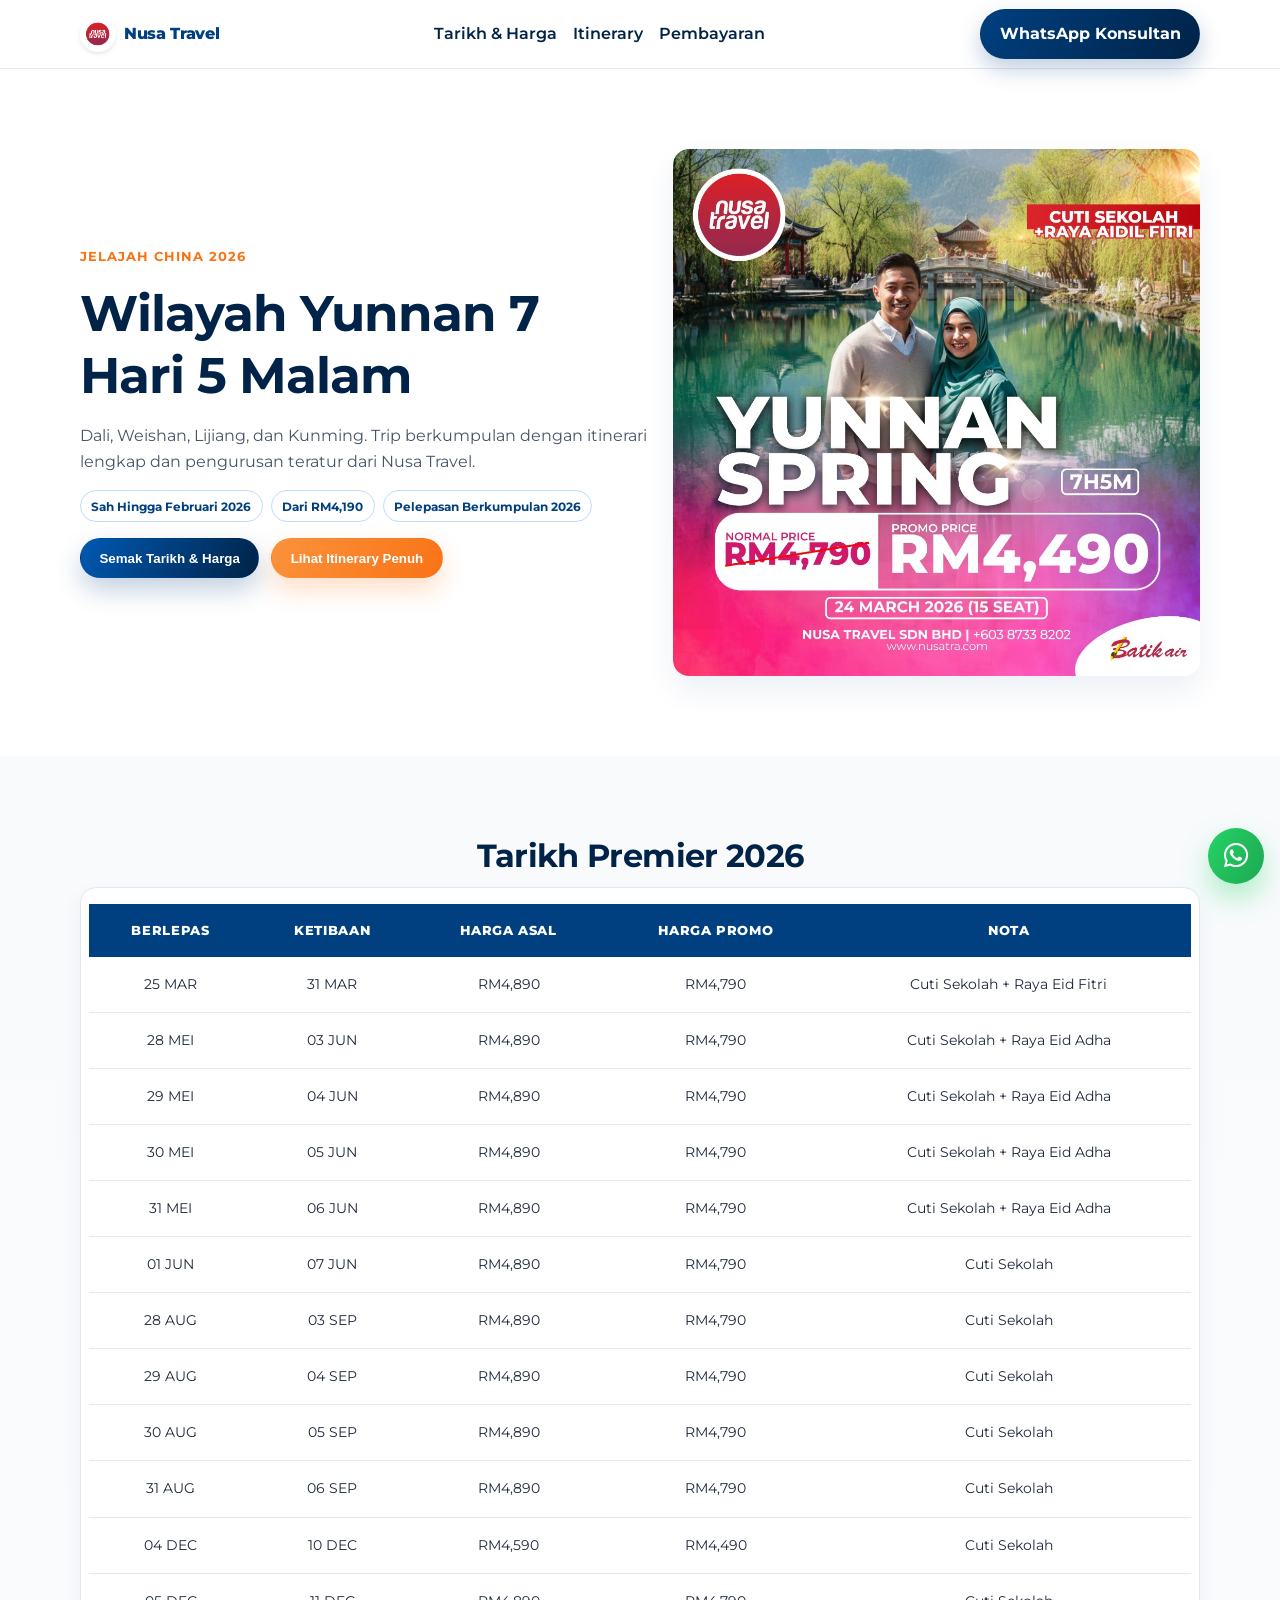
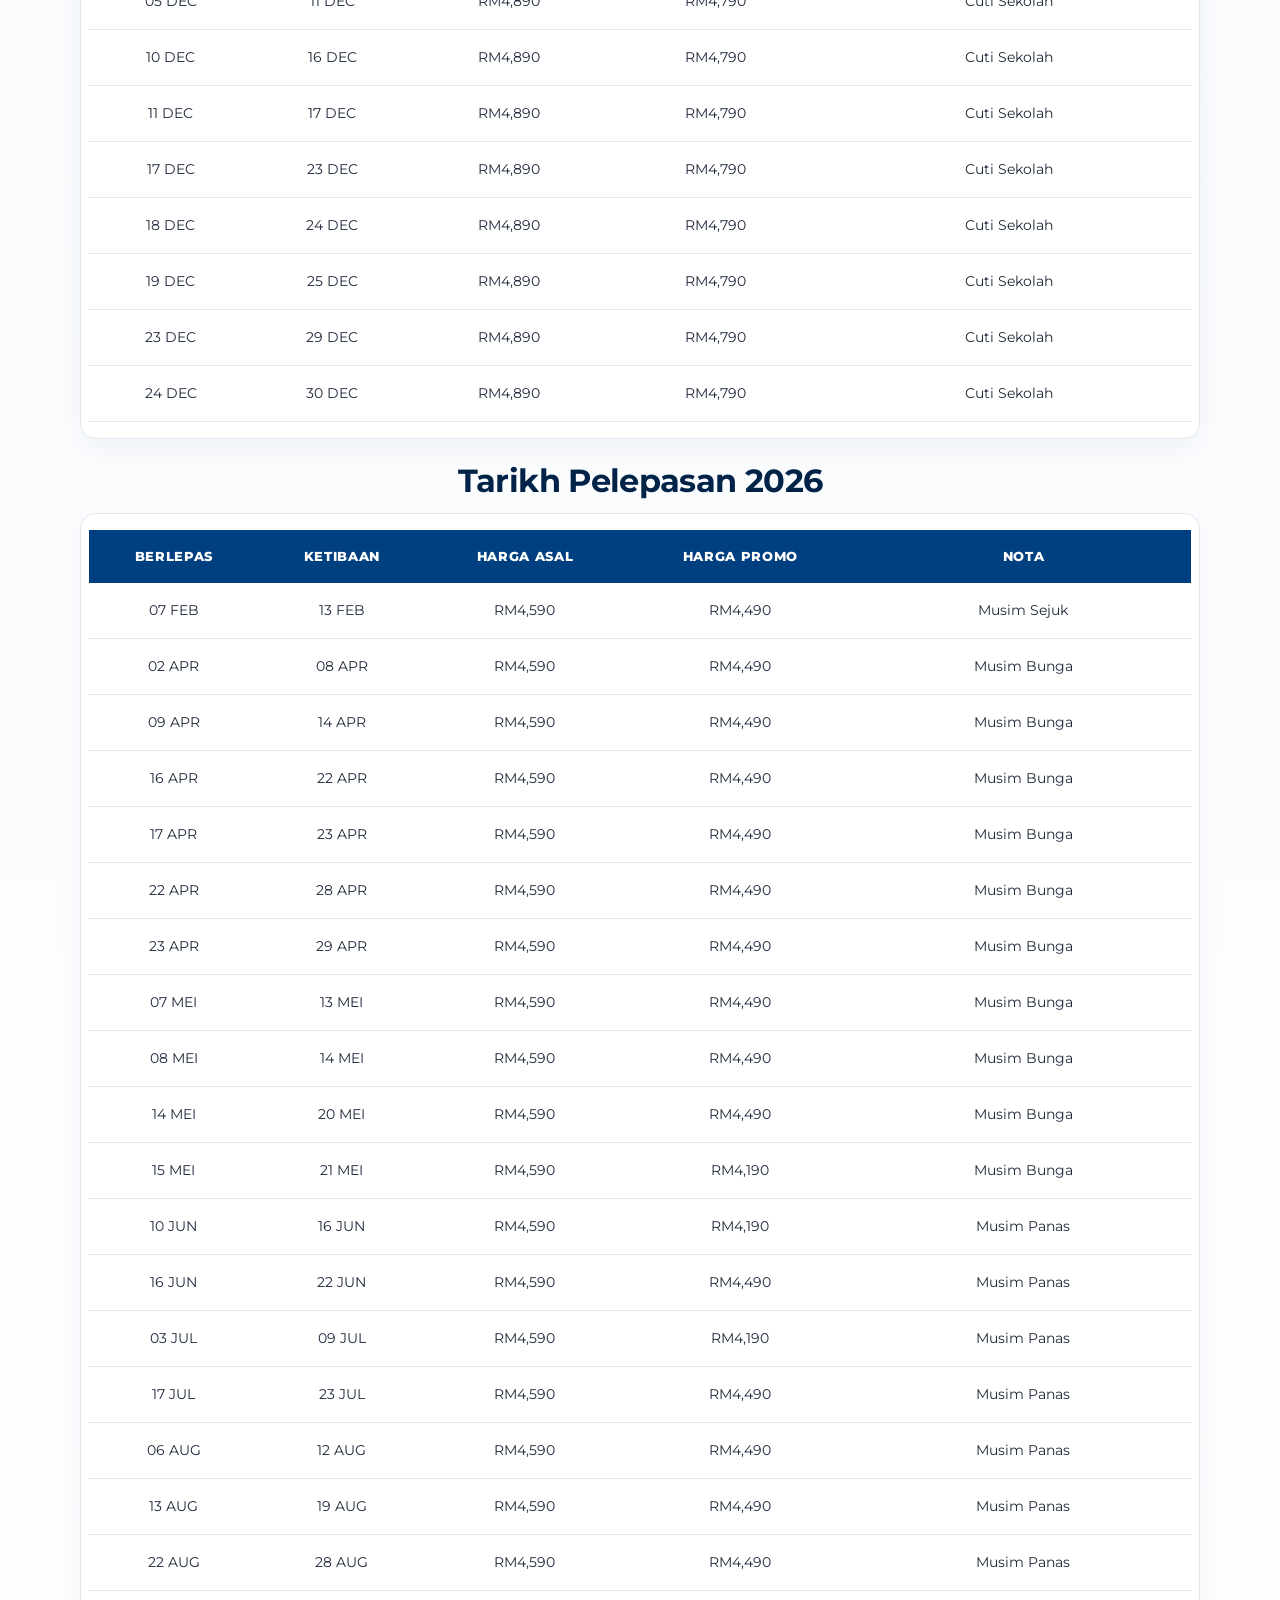
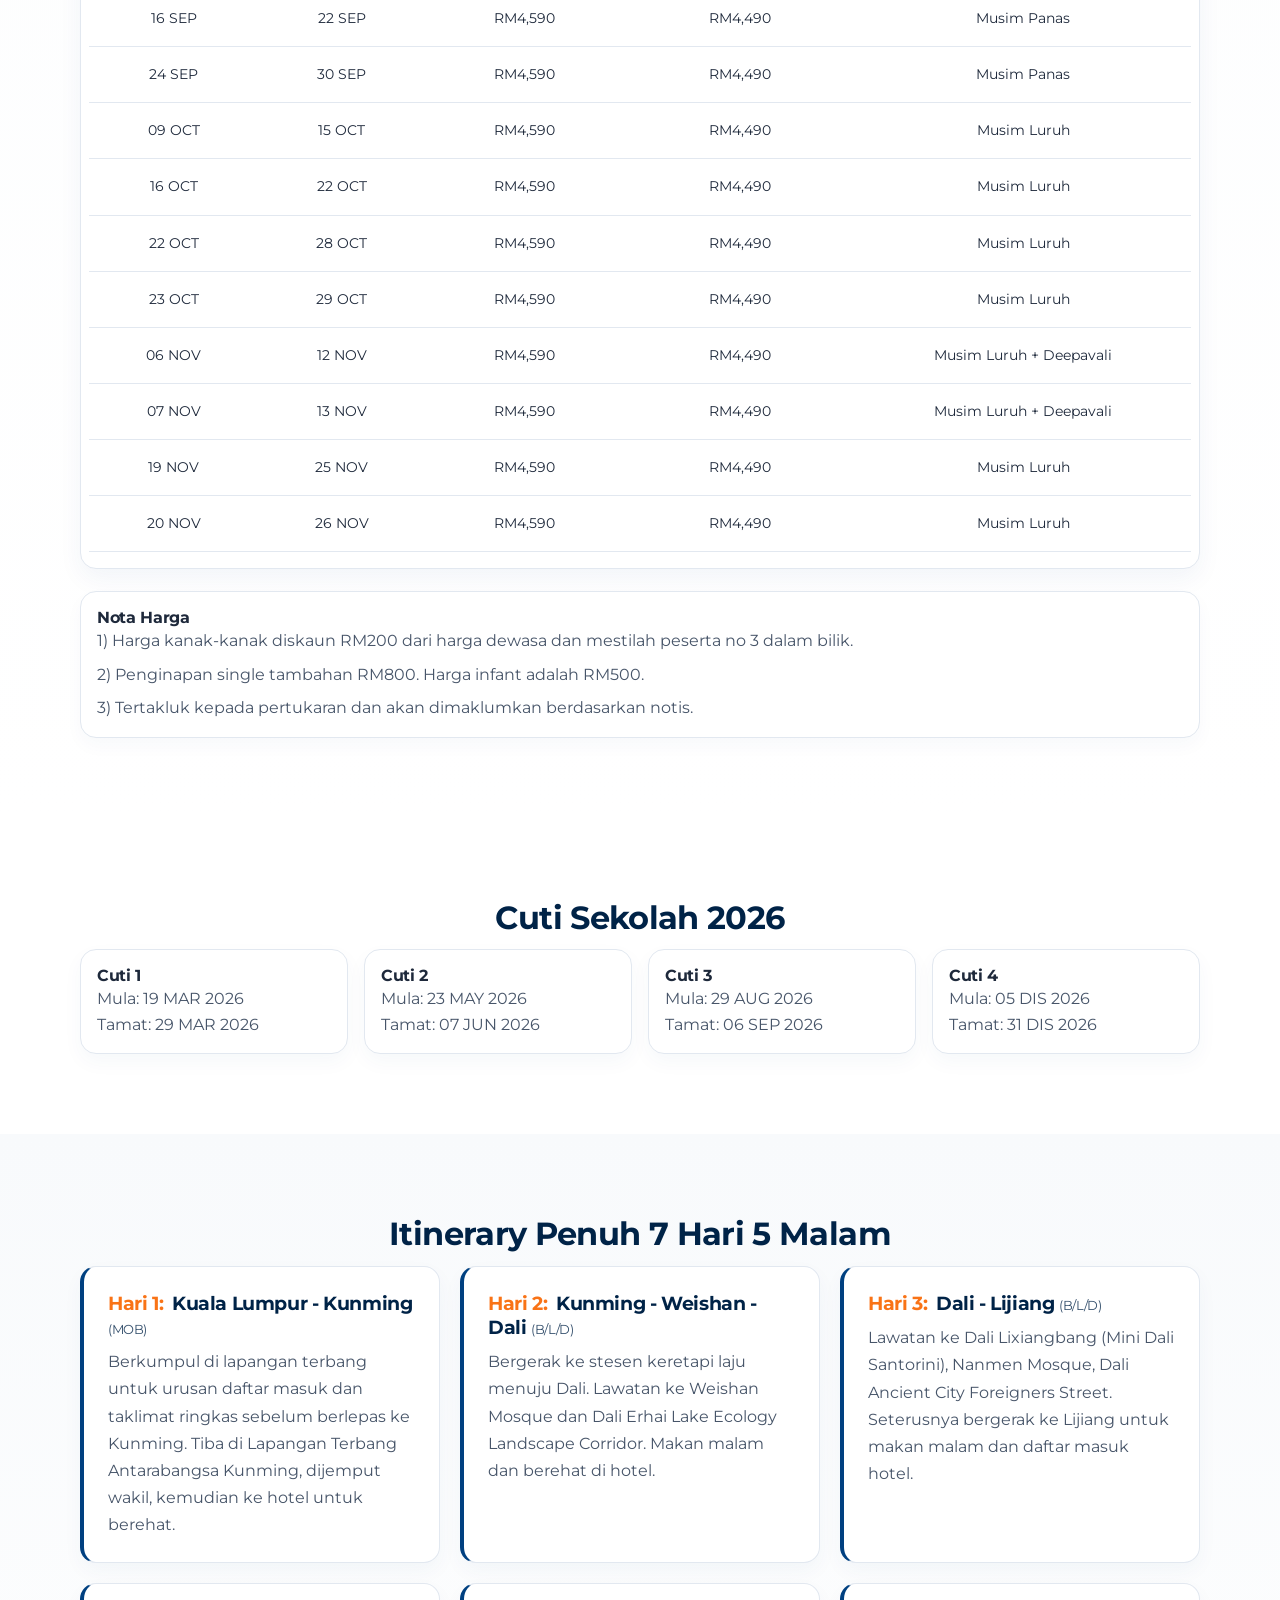
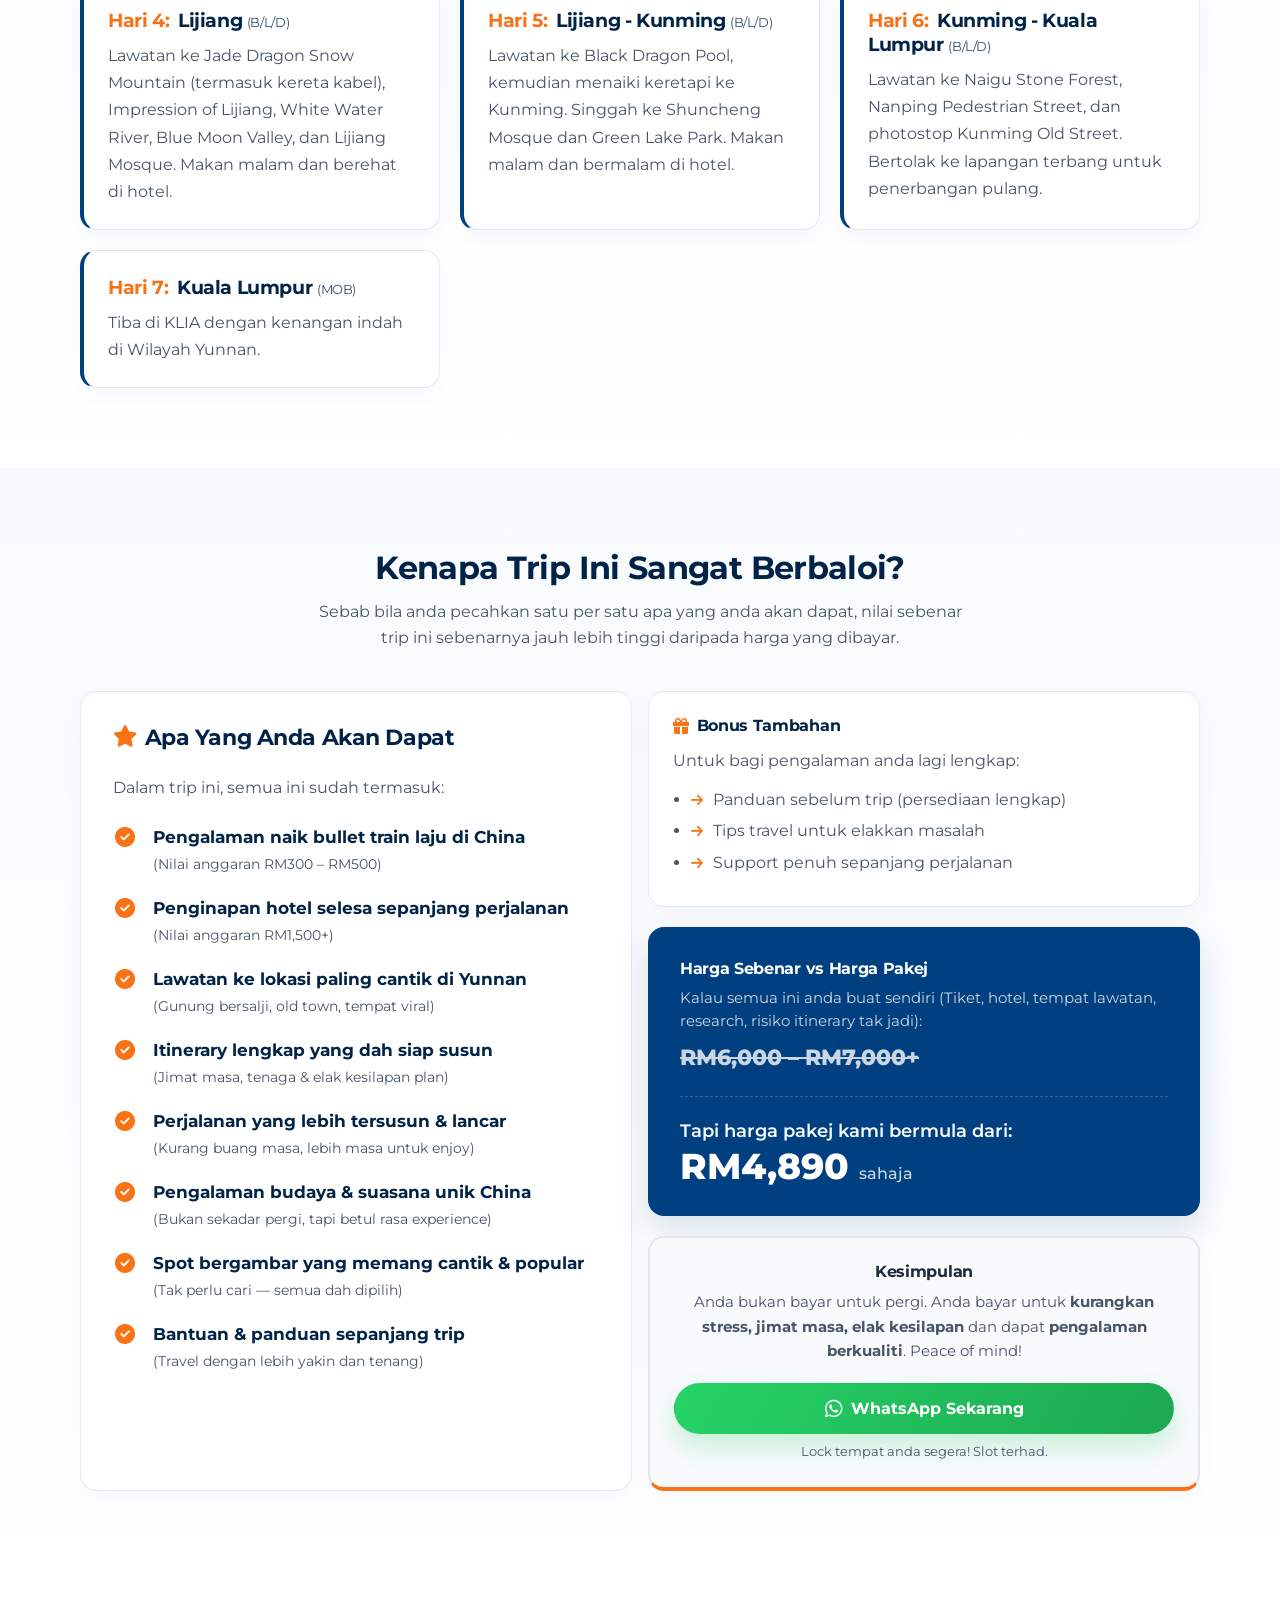
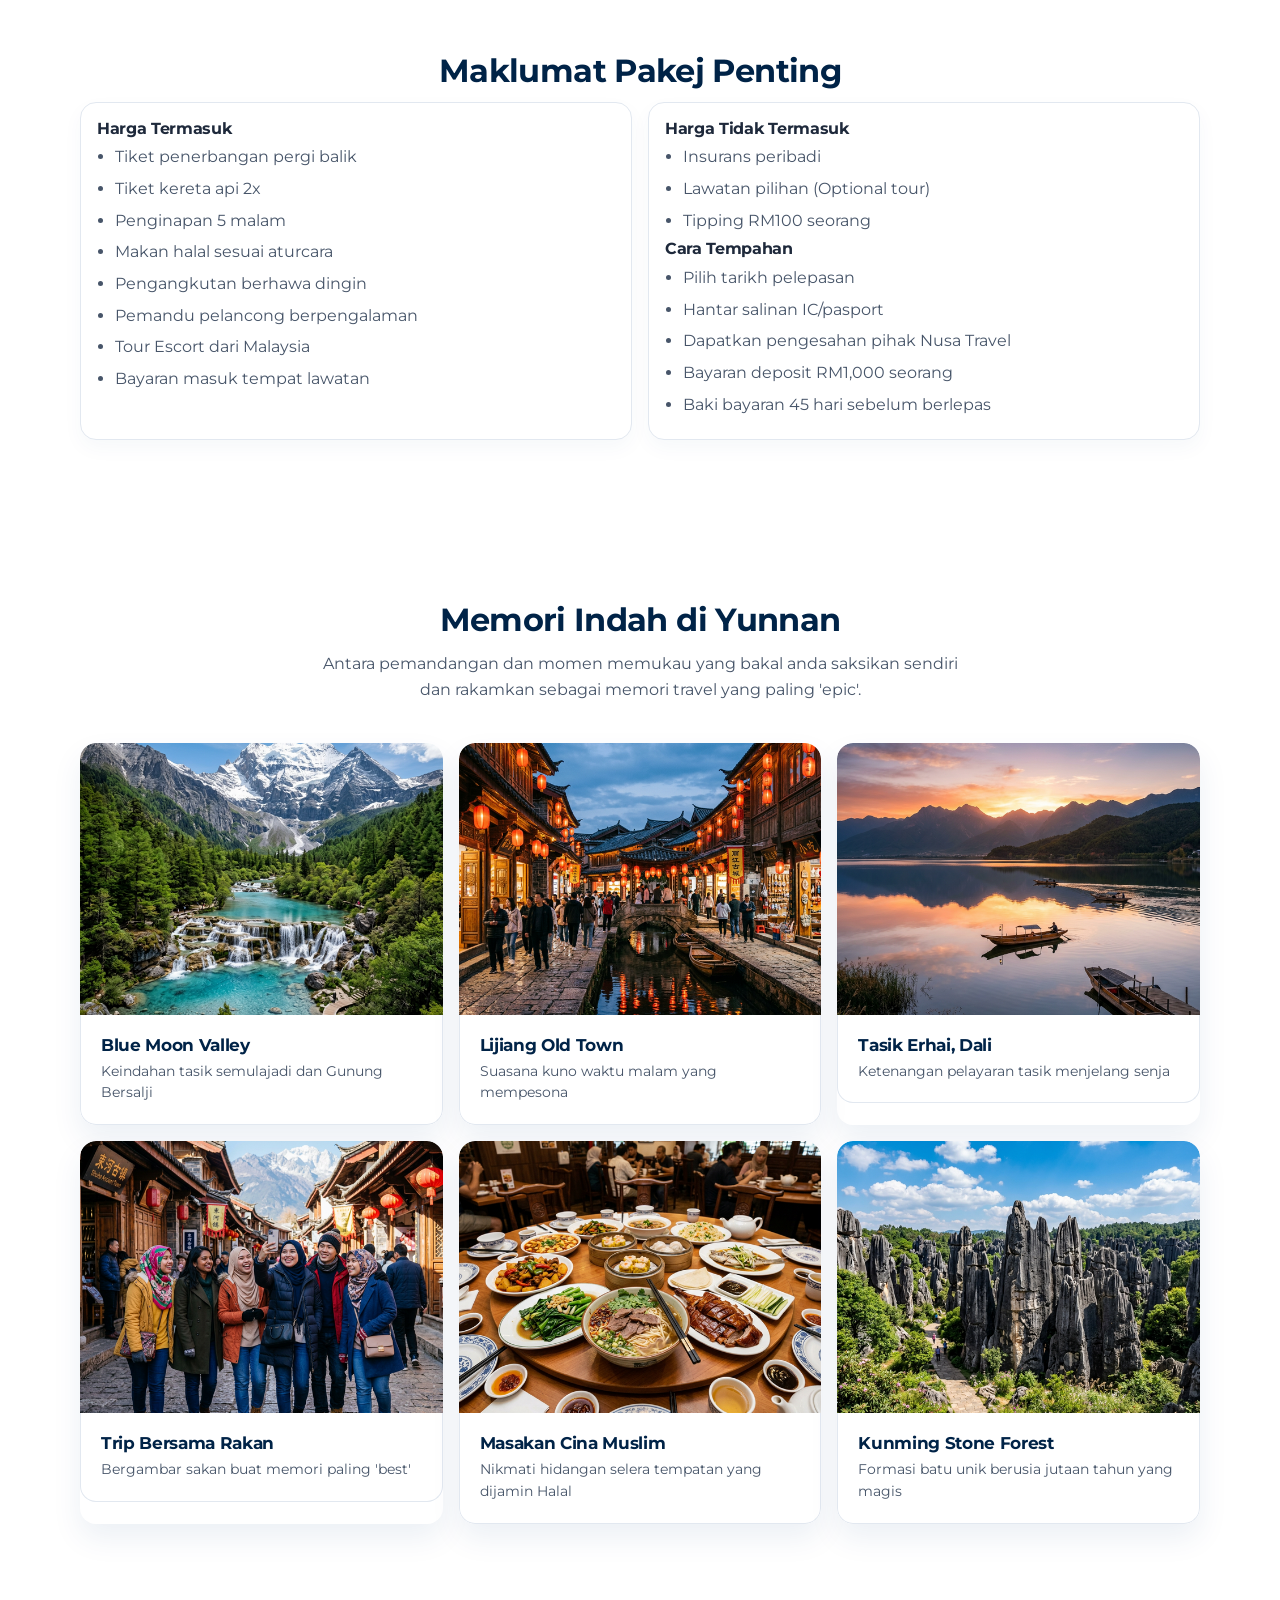
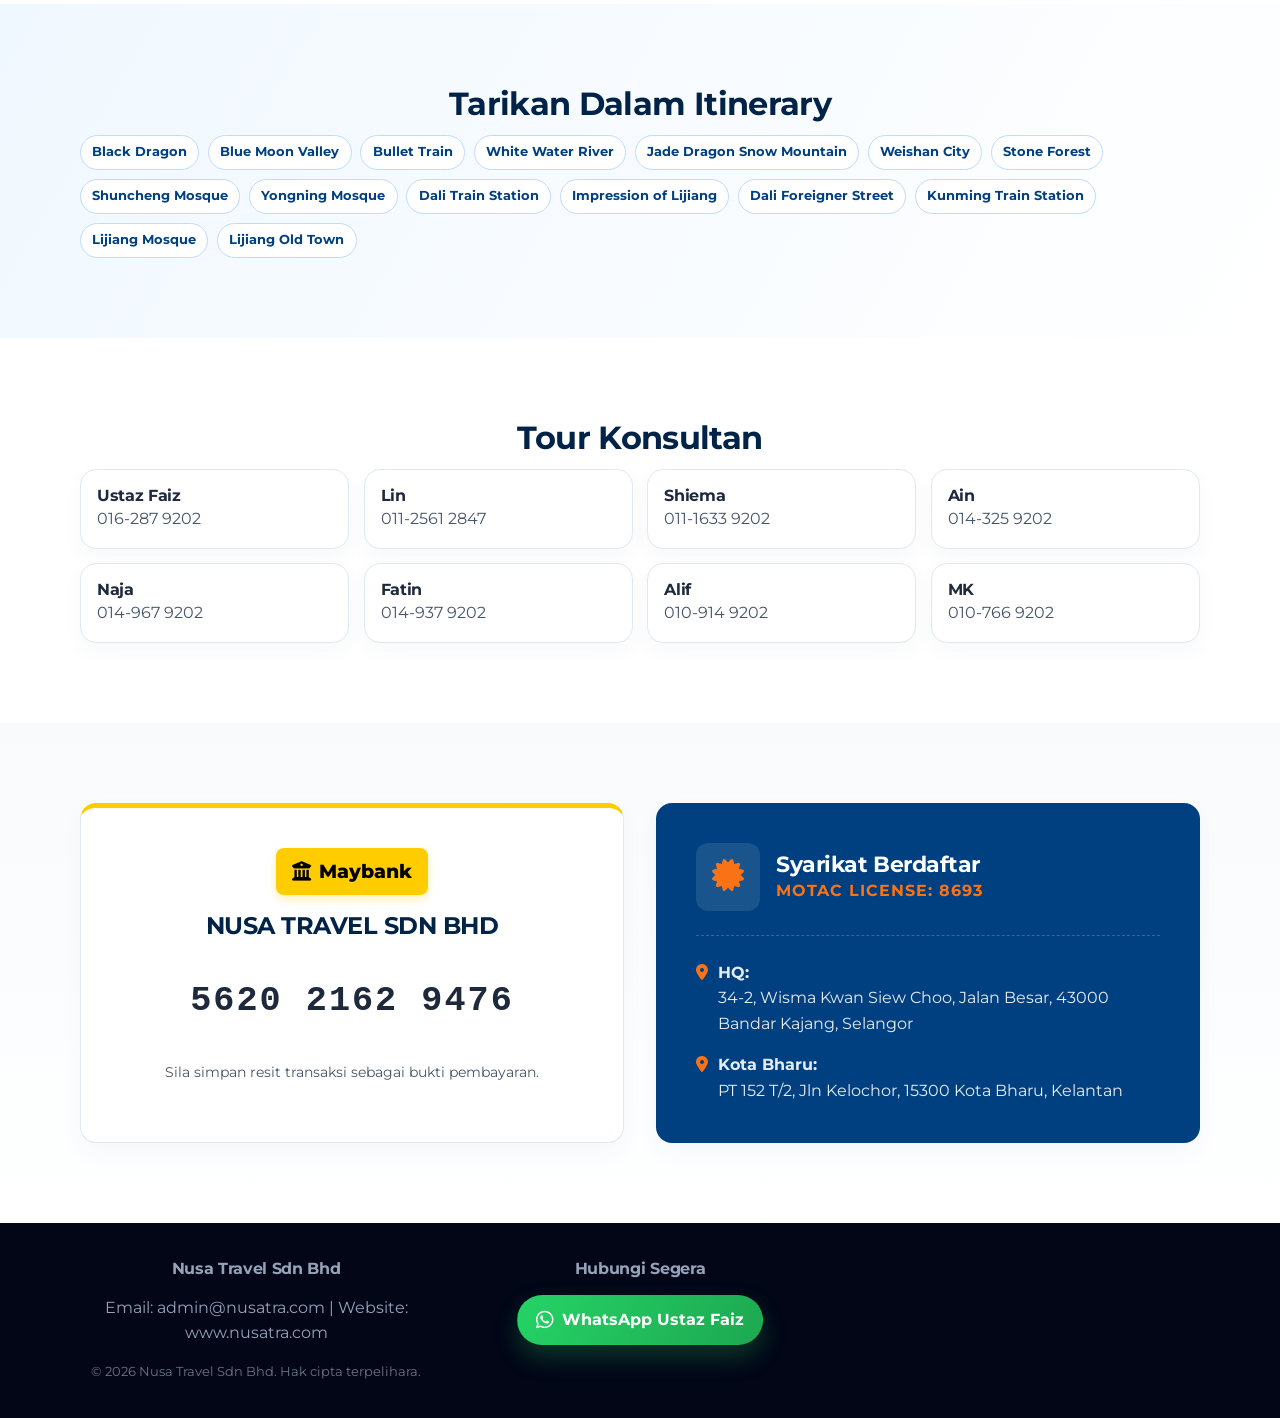
==== commit aa62ab2b: "Update hero image with Spring poster" ====
--- a/index.html
+++ b/index.html
@@ -55,8 +55,8 @@
           </div>
         </div>
         <figure class="hero-visual reveal">
-          <img src="images/customer_melayu_jade_dragon_snow_mountain_1773797058436.png"
-            alt="Pelancong Malaysia di Wilayah Yunnan 2026">
+          <img src="images/hero_img_yunnan_spring.jpg"
+            alt="Pakej Yunnan Spring 2026 Nusa Travel">
         </figure>
       </div>
     </section>
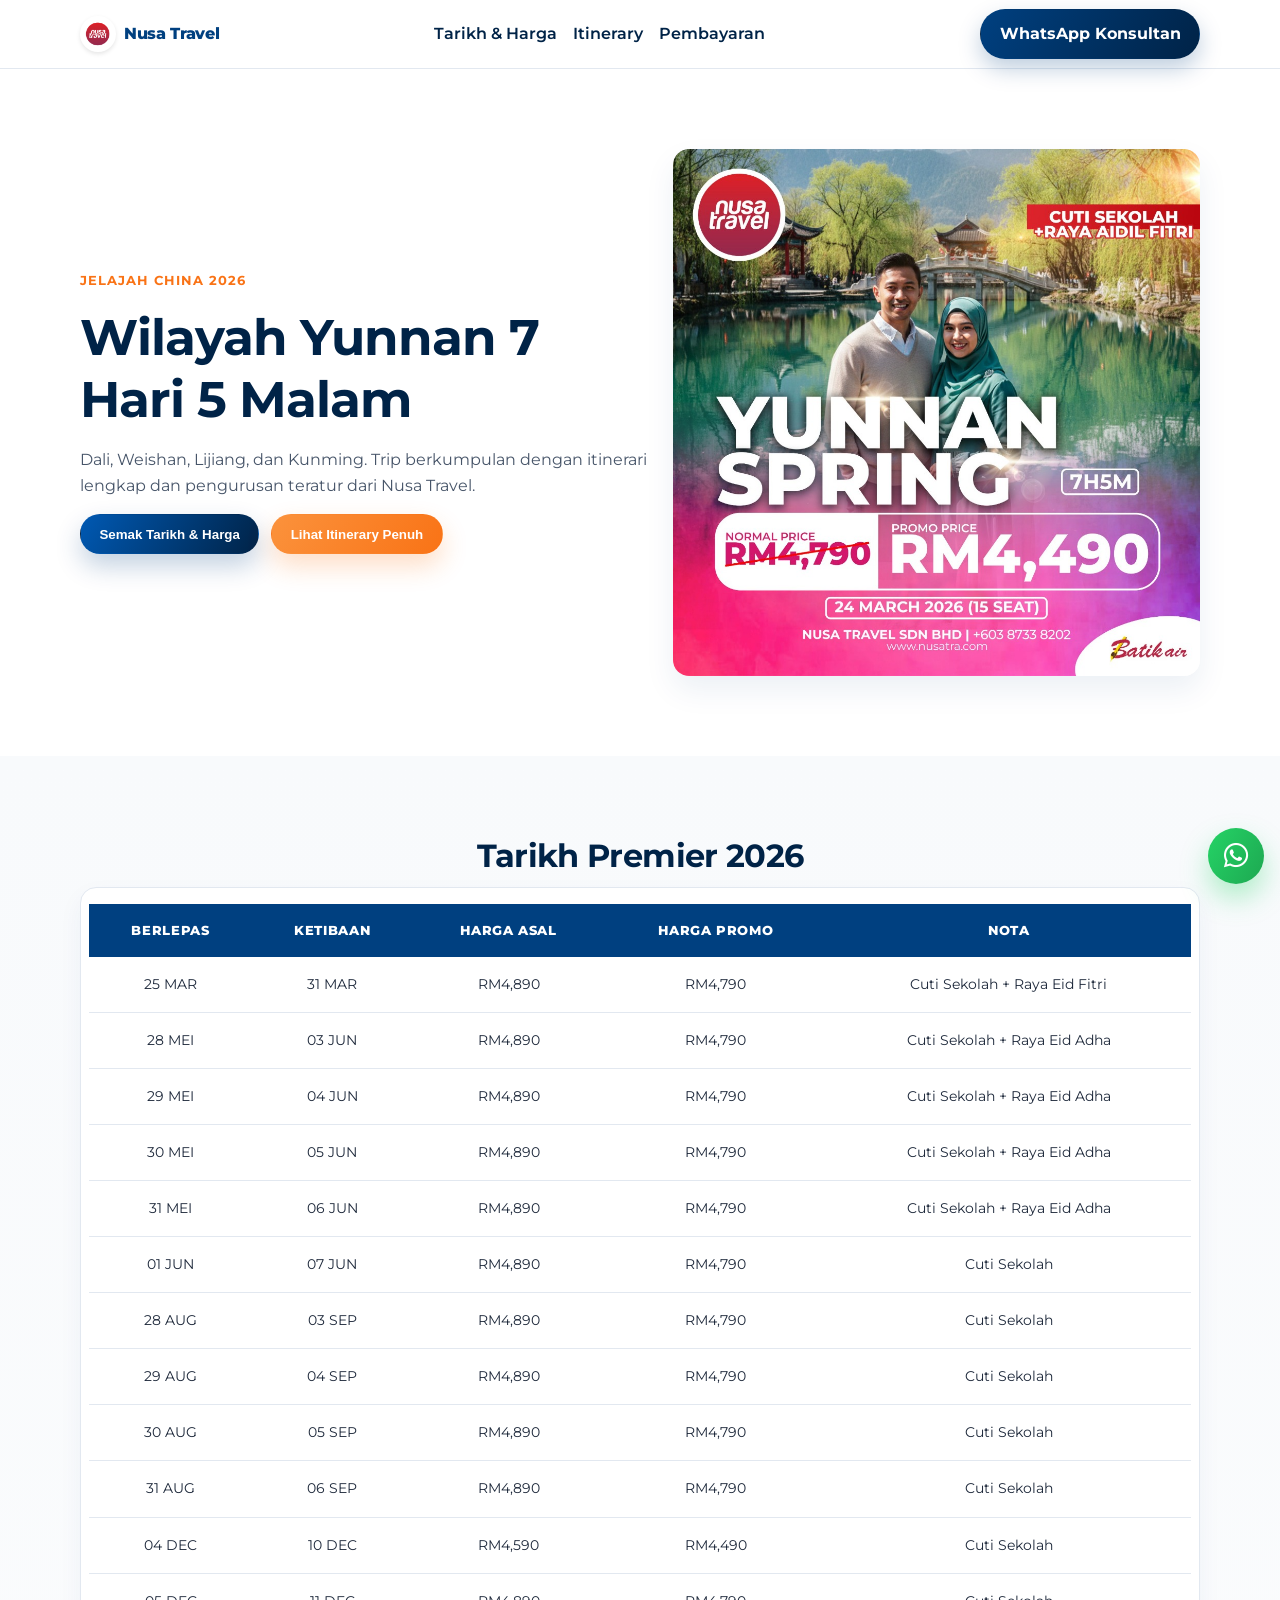
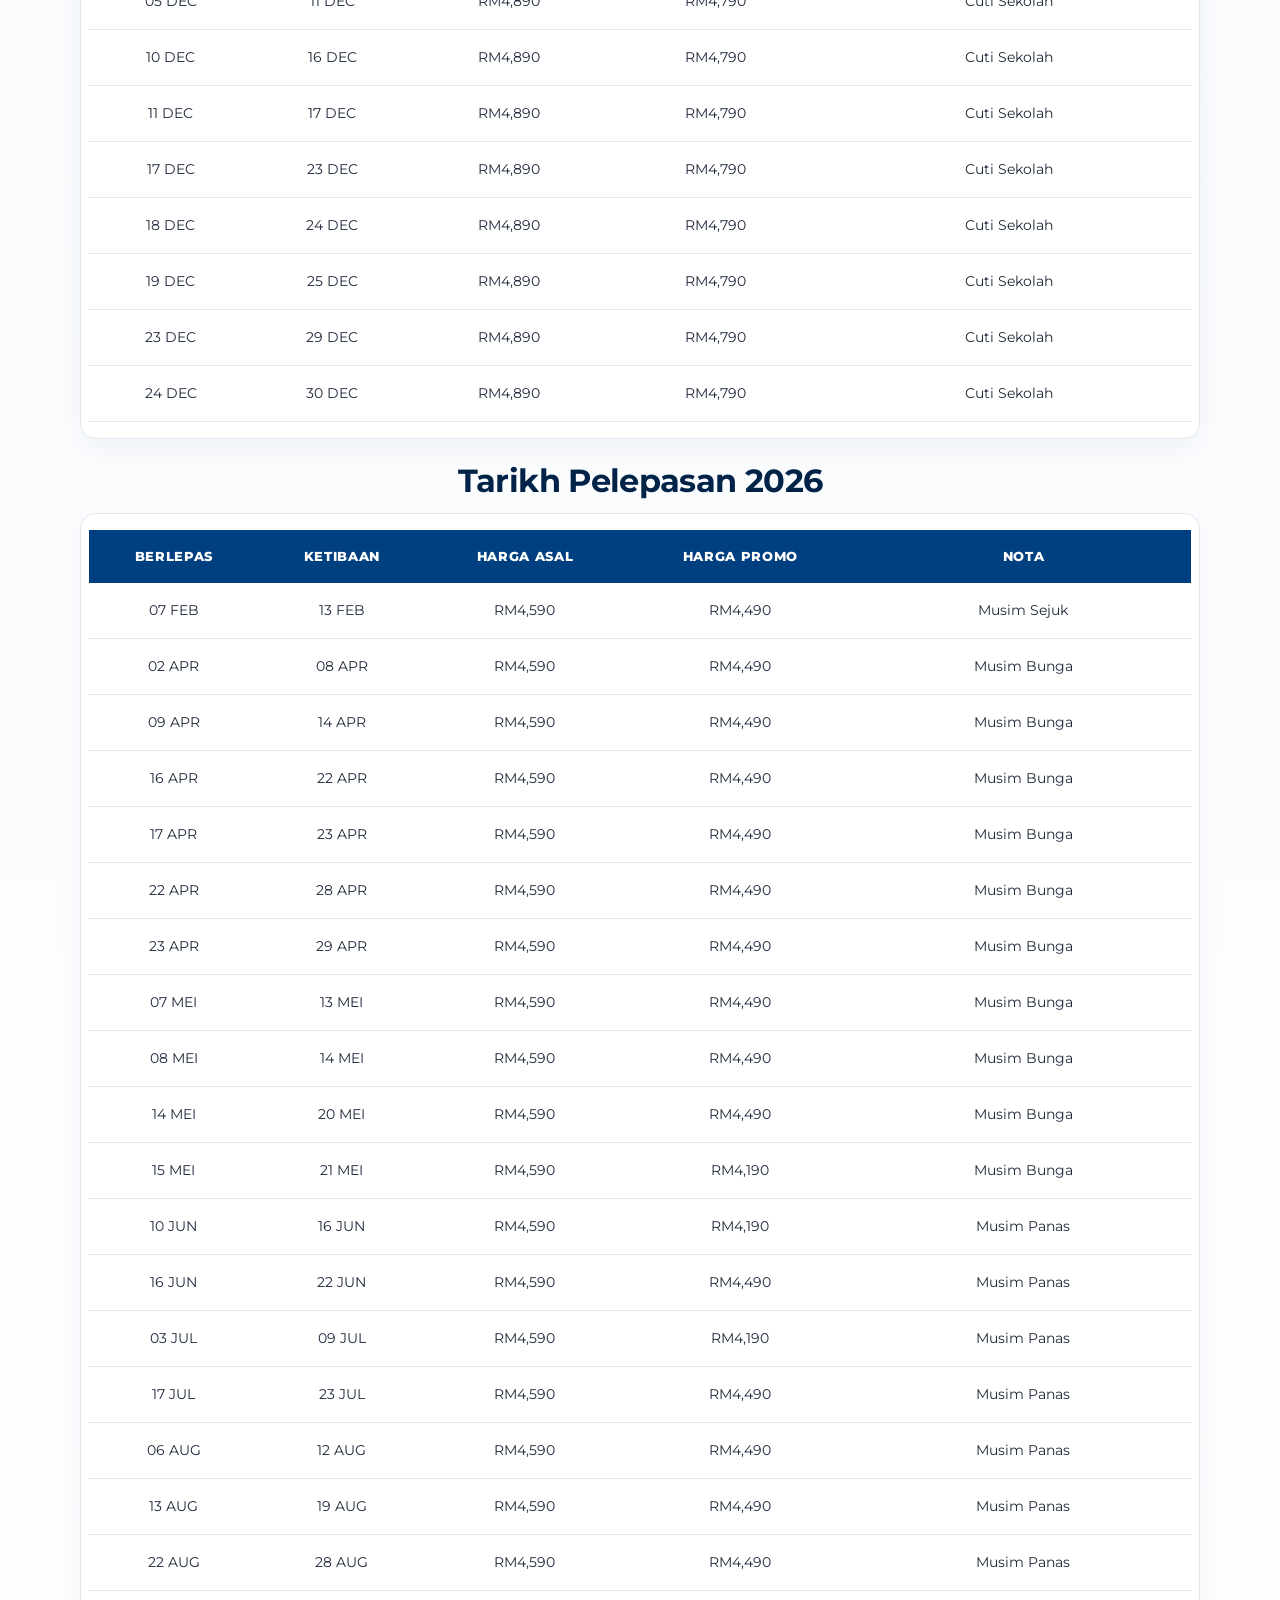
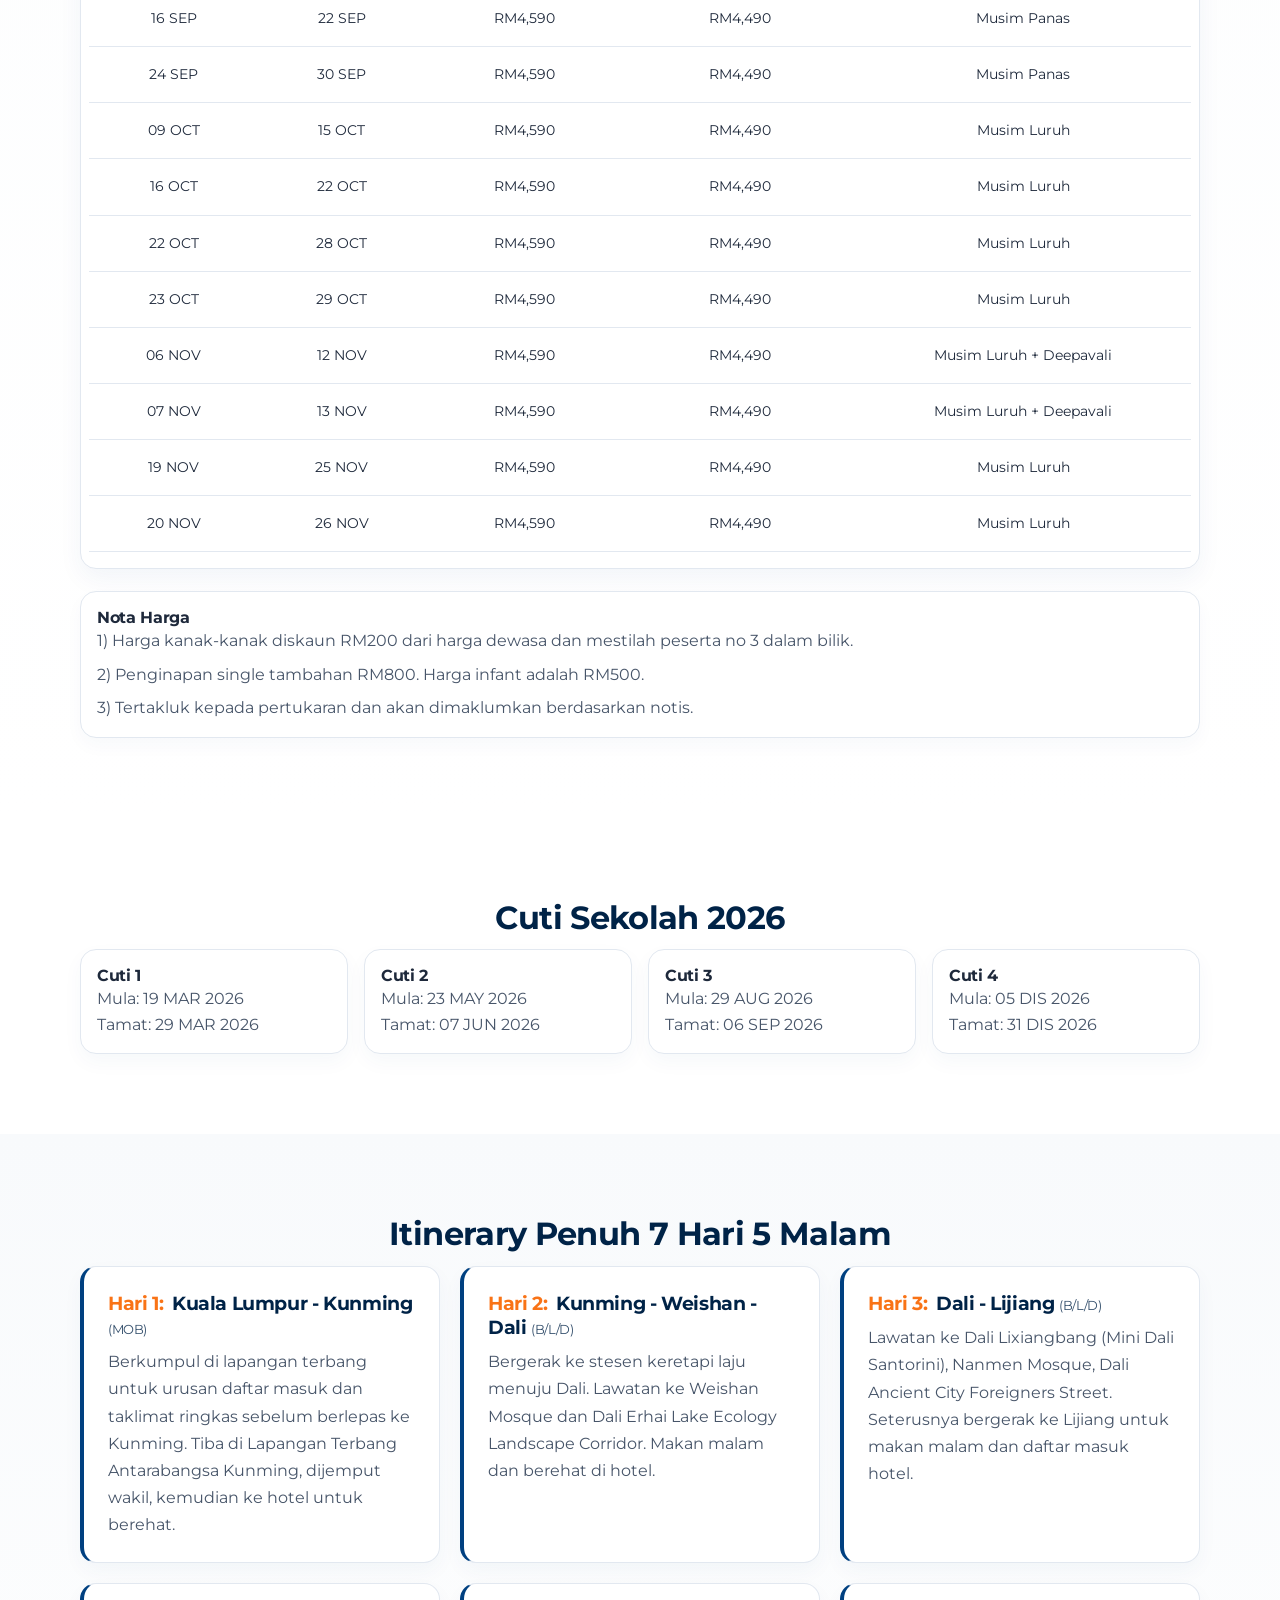
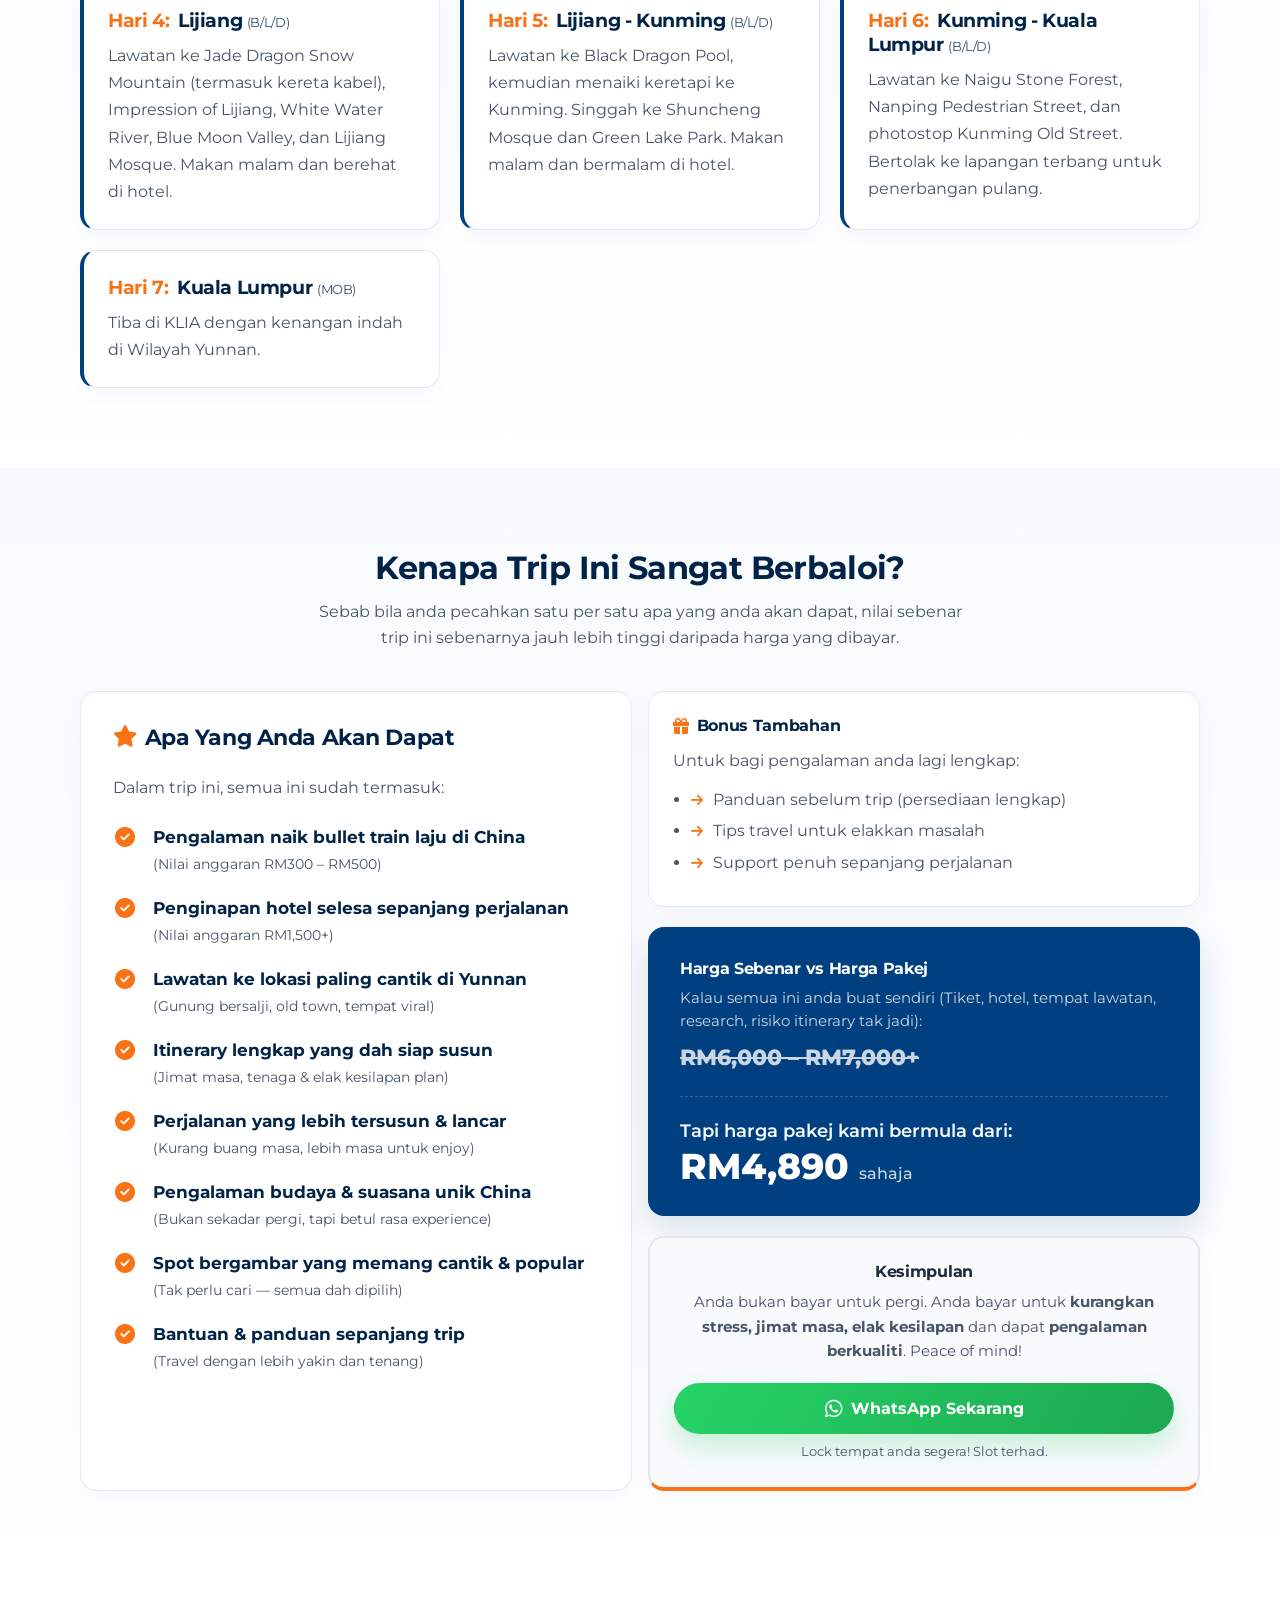
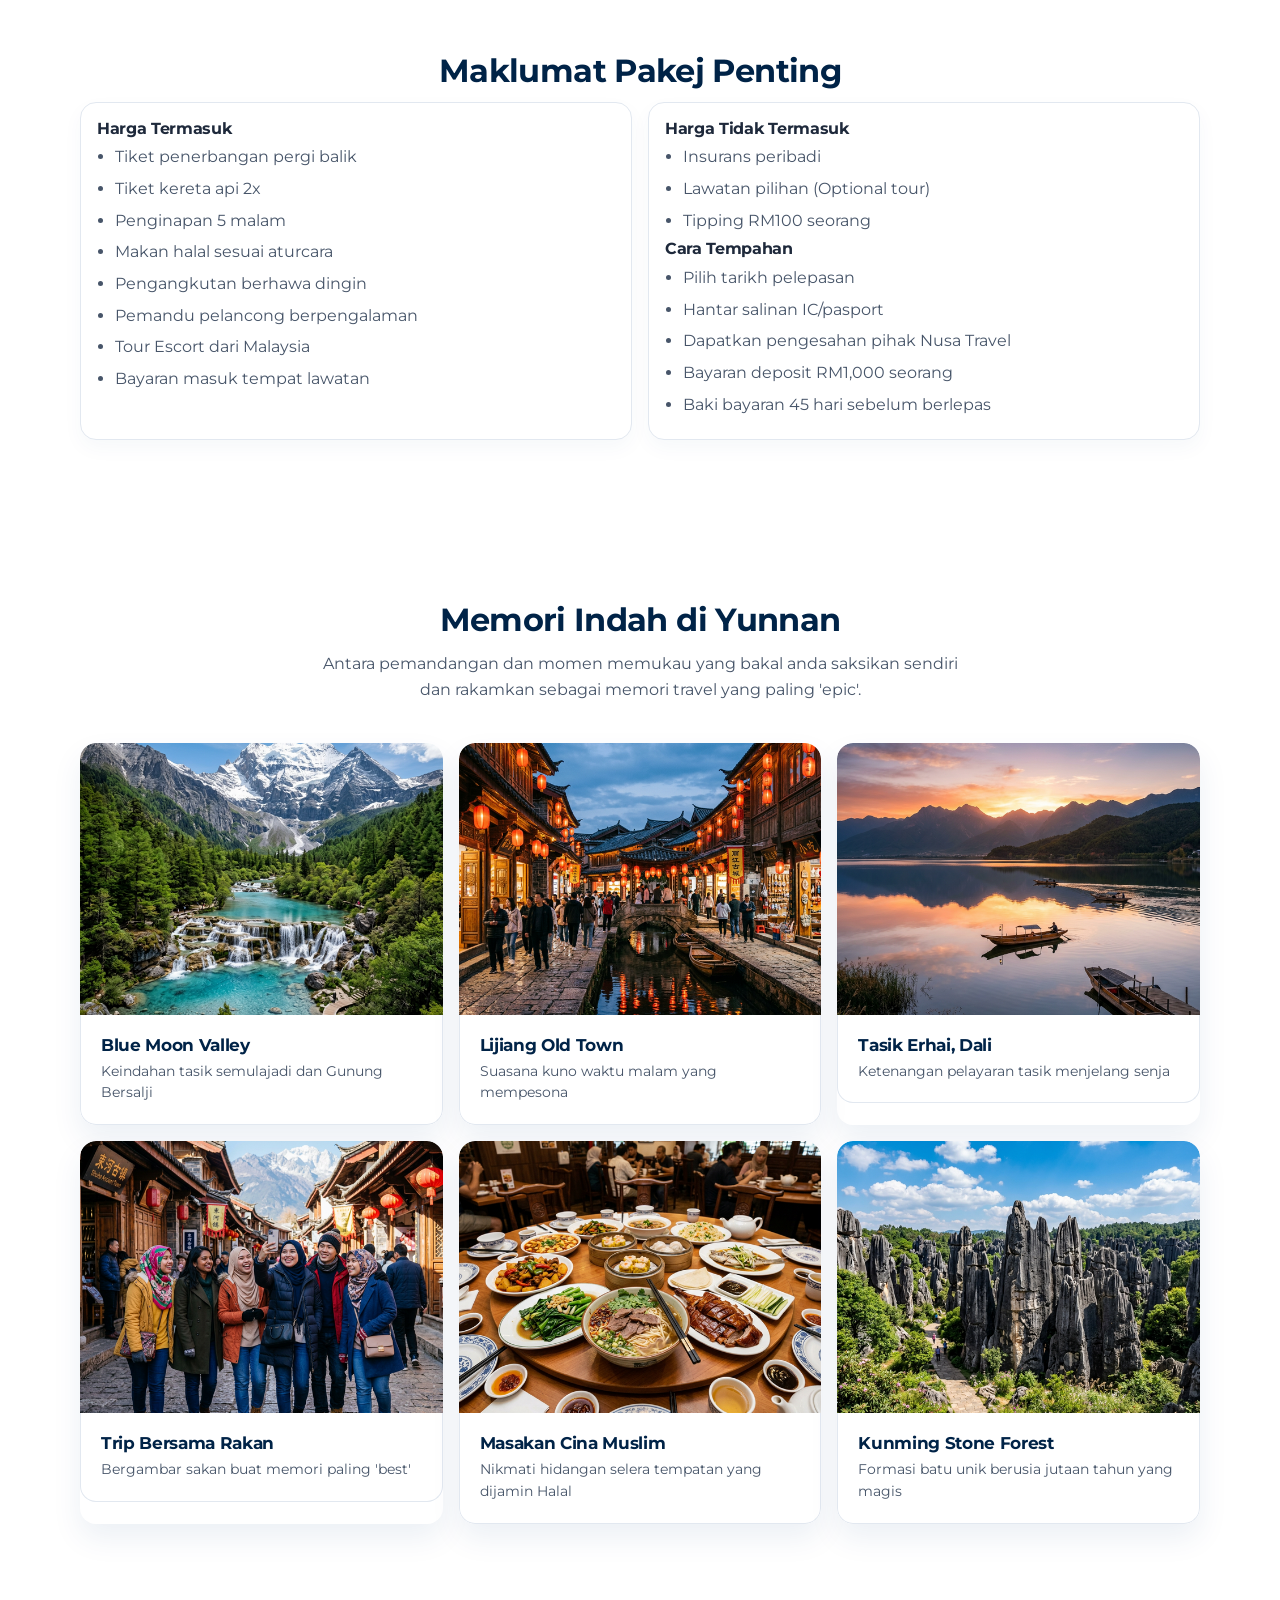
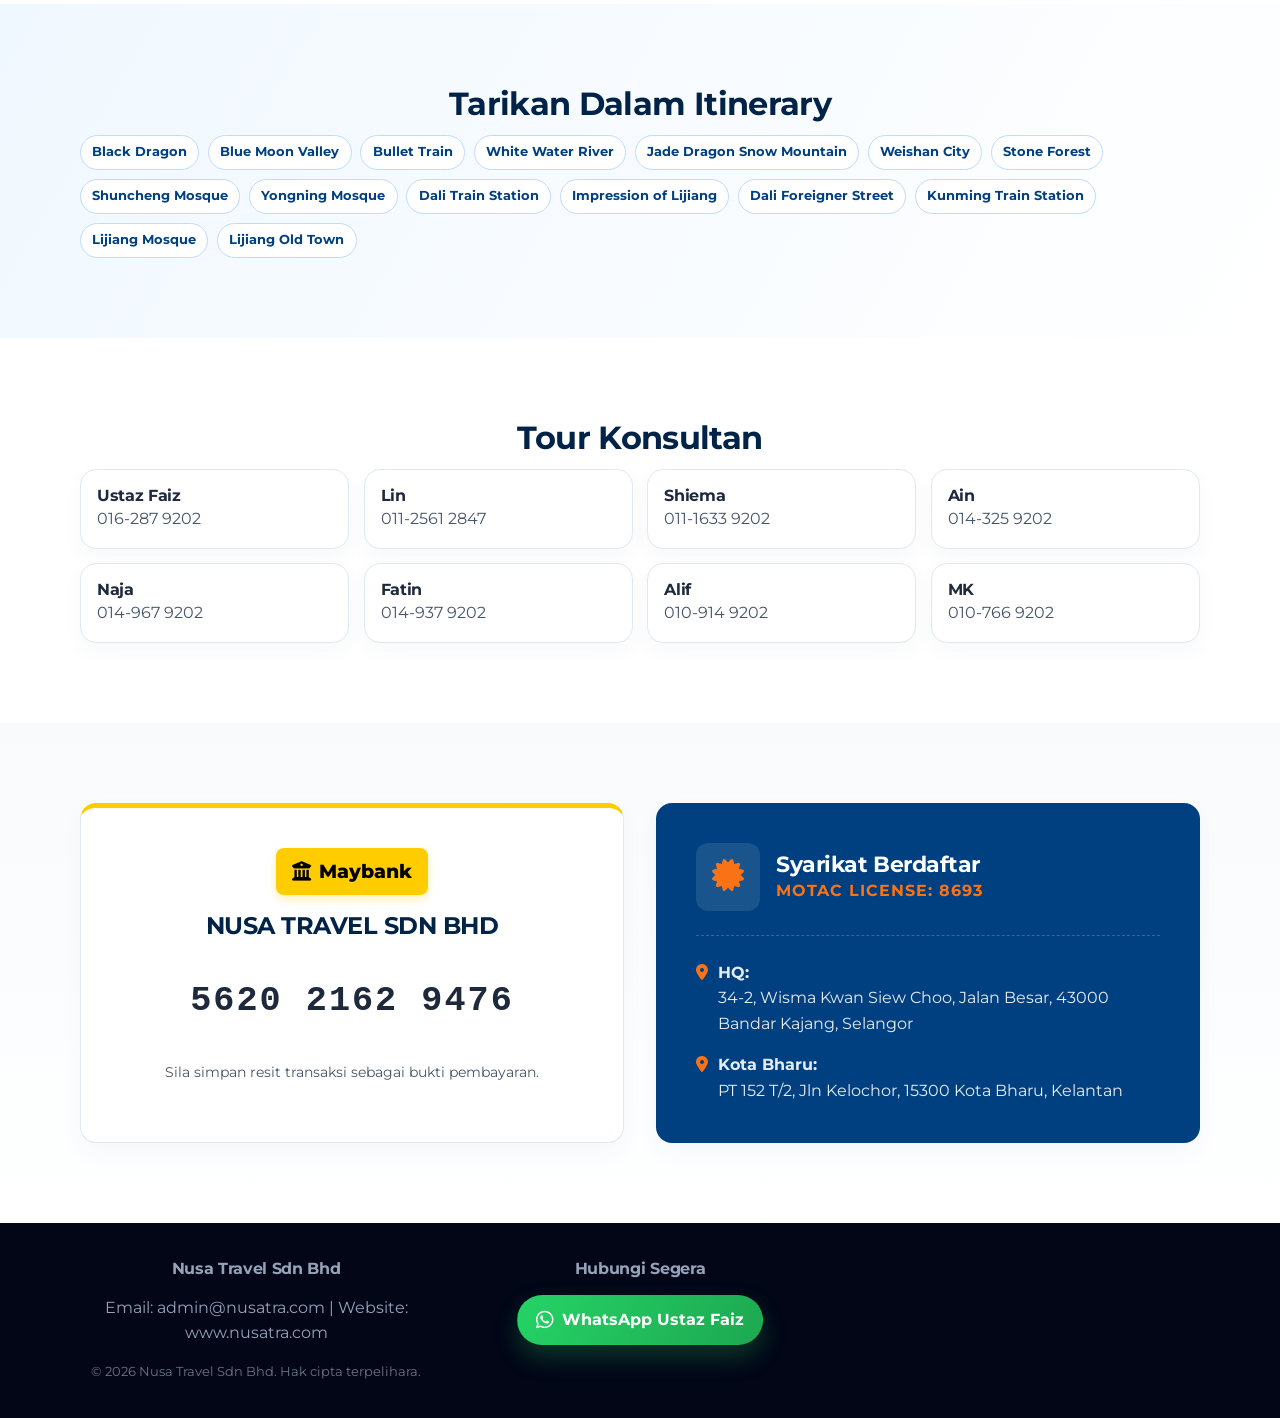
==== commit f6bea8cf: "Remove hero micro pills from homepage" ====
--- a/index.html
+++ b/index.html
@@ -42,11 +42,6 @@
           <h1>Wilayah Yunnan 7 Hari 5 Malam</h1>
           <p>Dali, Weishan, Lijiang, dan Kunming. Trip berkumpulan dengan itinerari lengkap dan pengurusan teratur dari
             Nusa Travel.</p>
-          <div class="hero-micro">
-            <span class="pill">Sah Hingga Februari 2026</span>
-            <span class="pill">Dari RM4,190</span>
-            <span class="pill">Pelepasan Berkumpulan 2026</span>
-          </div>
           <div class="hero-actions">
             <button class="btn btn-primary btn-float js-scroll" data-target="#harga" type="button">Semak Tarikh &
               Harga</button>
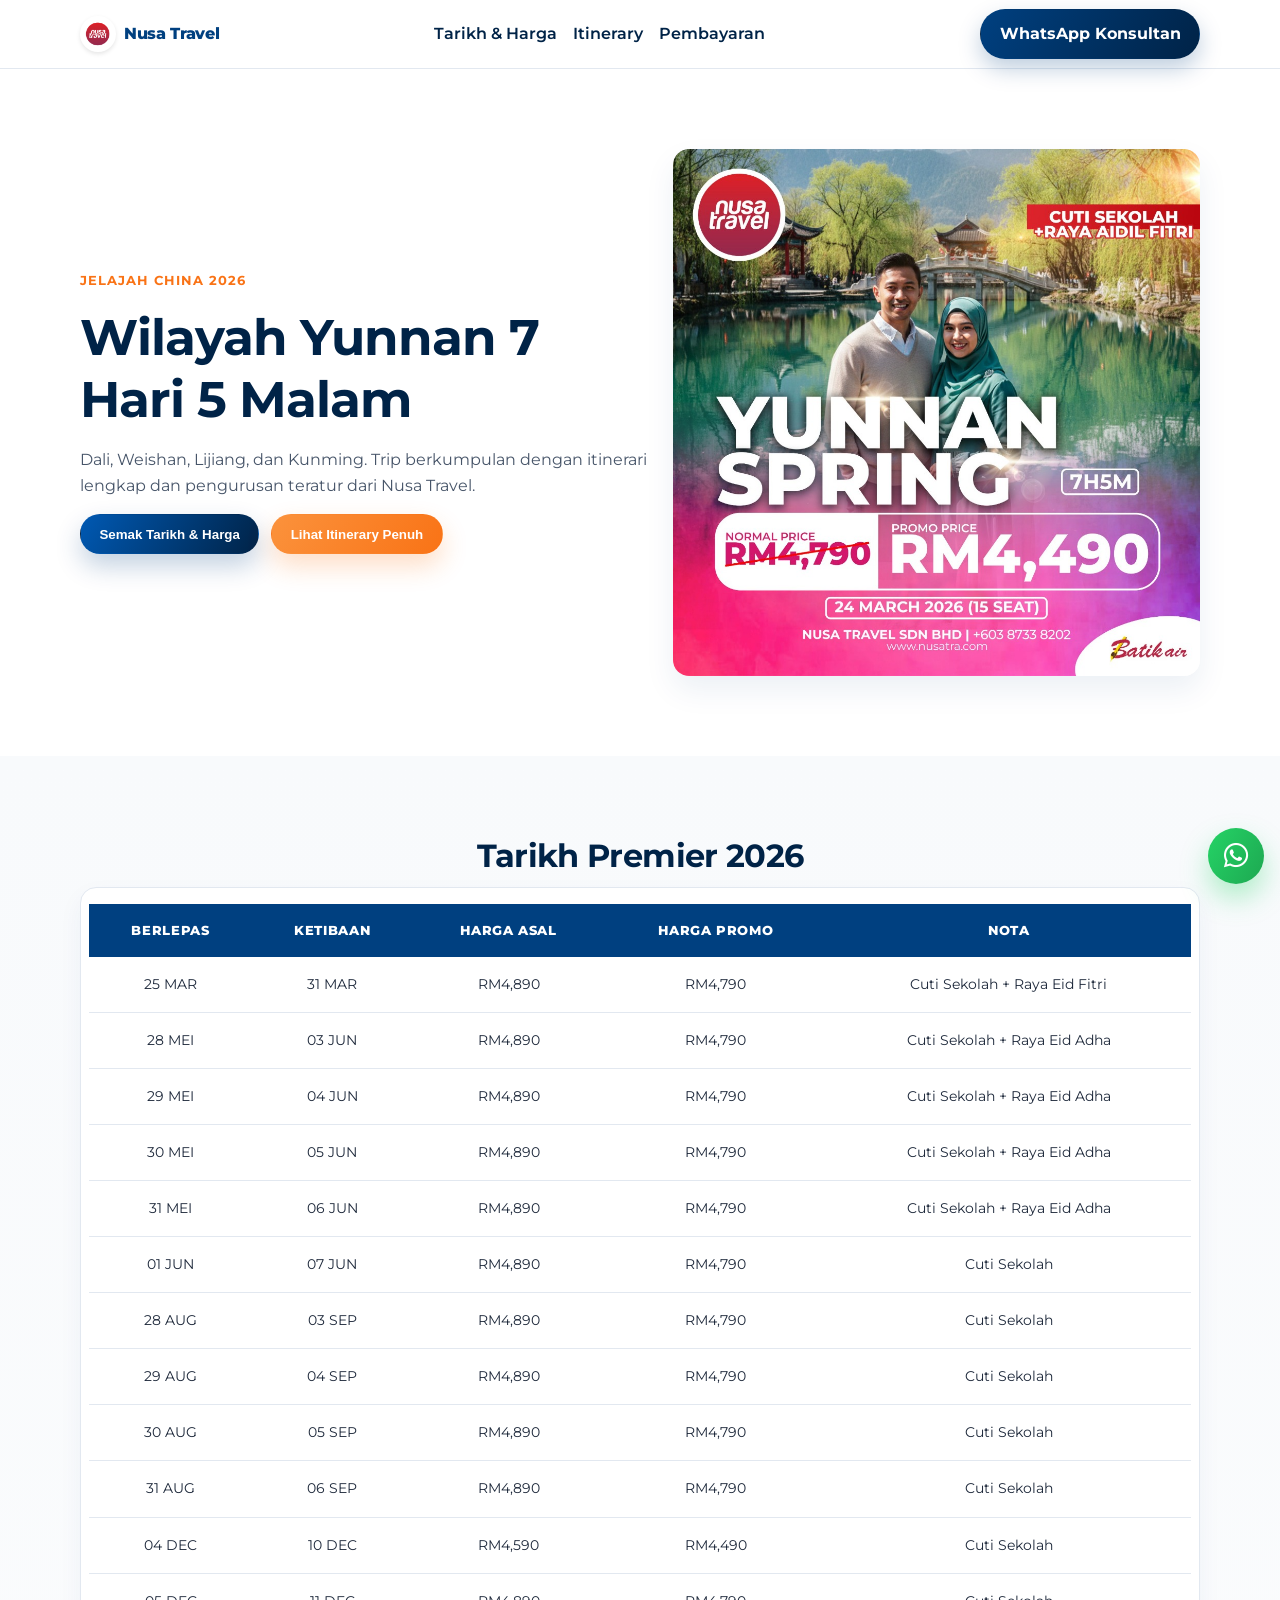
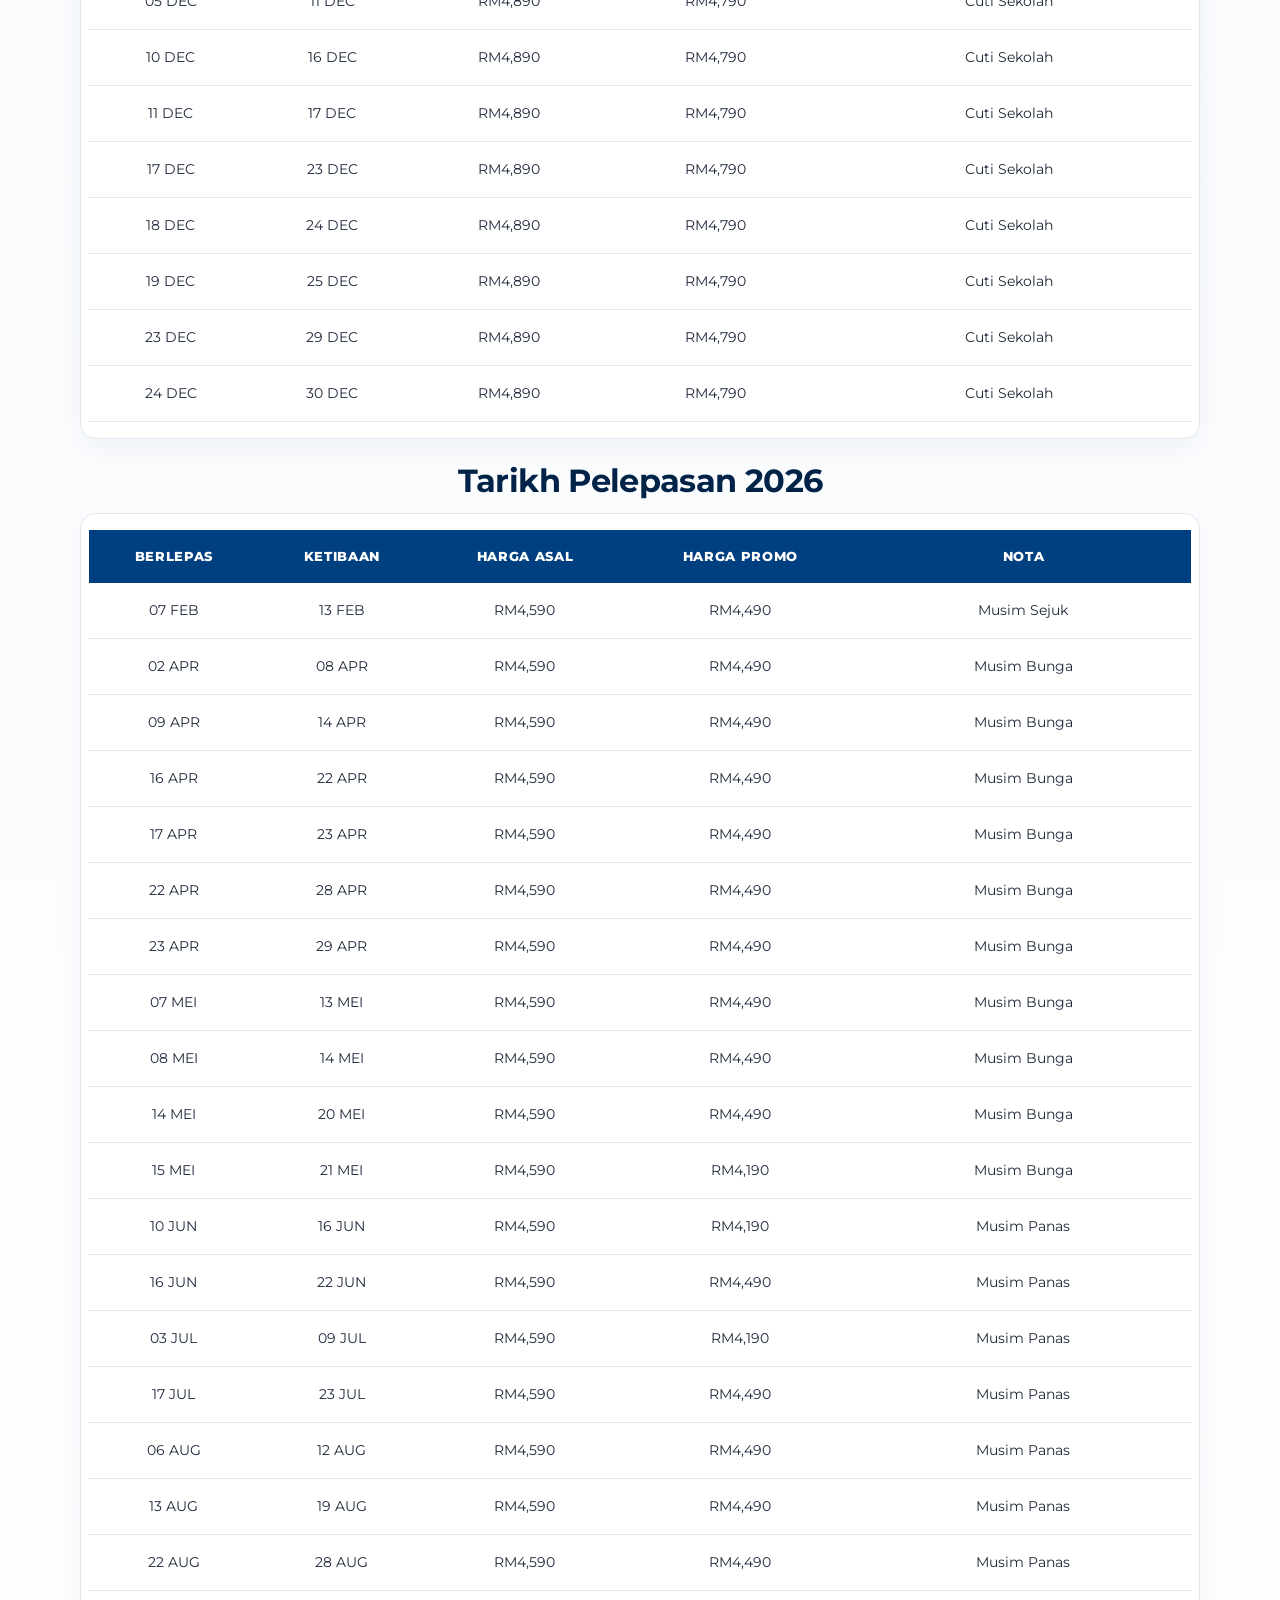
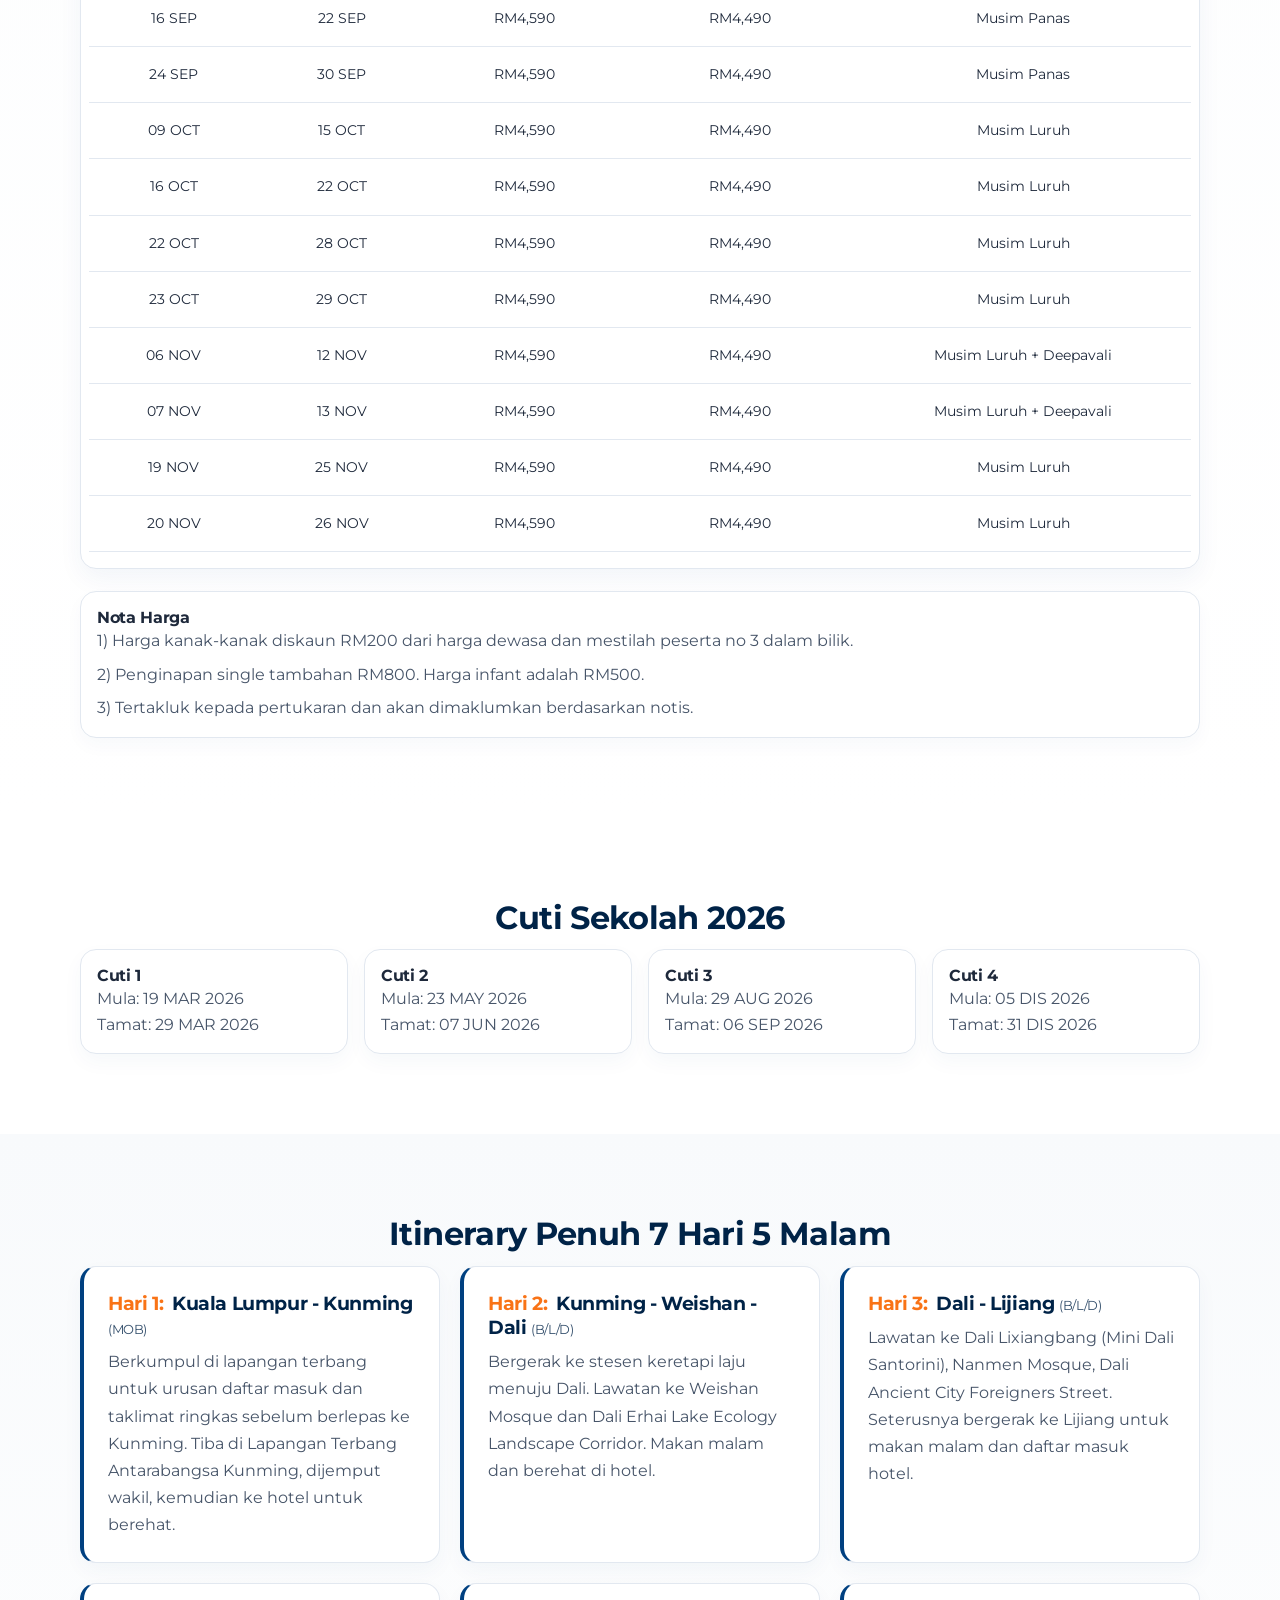
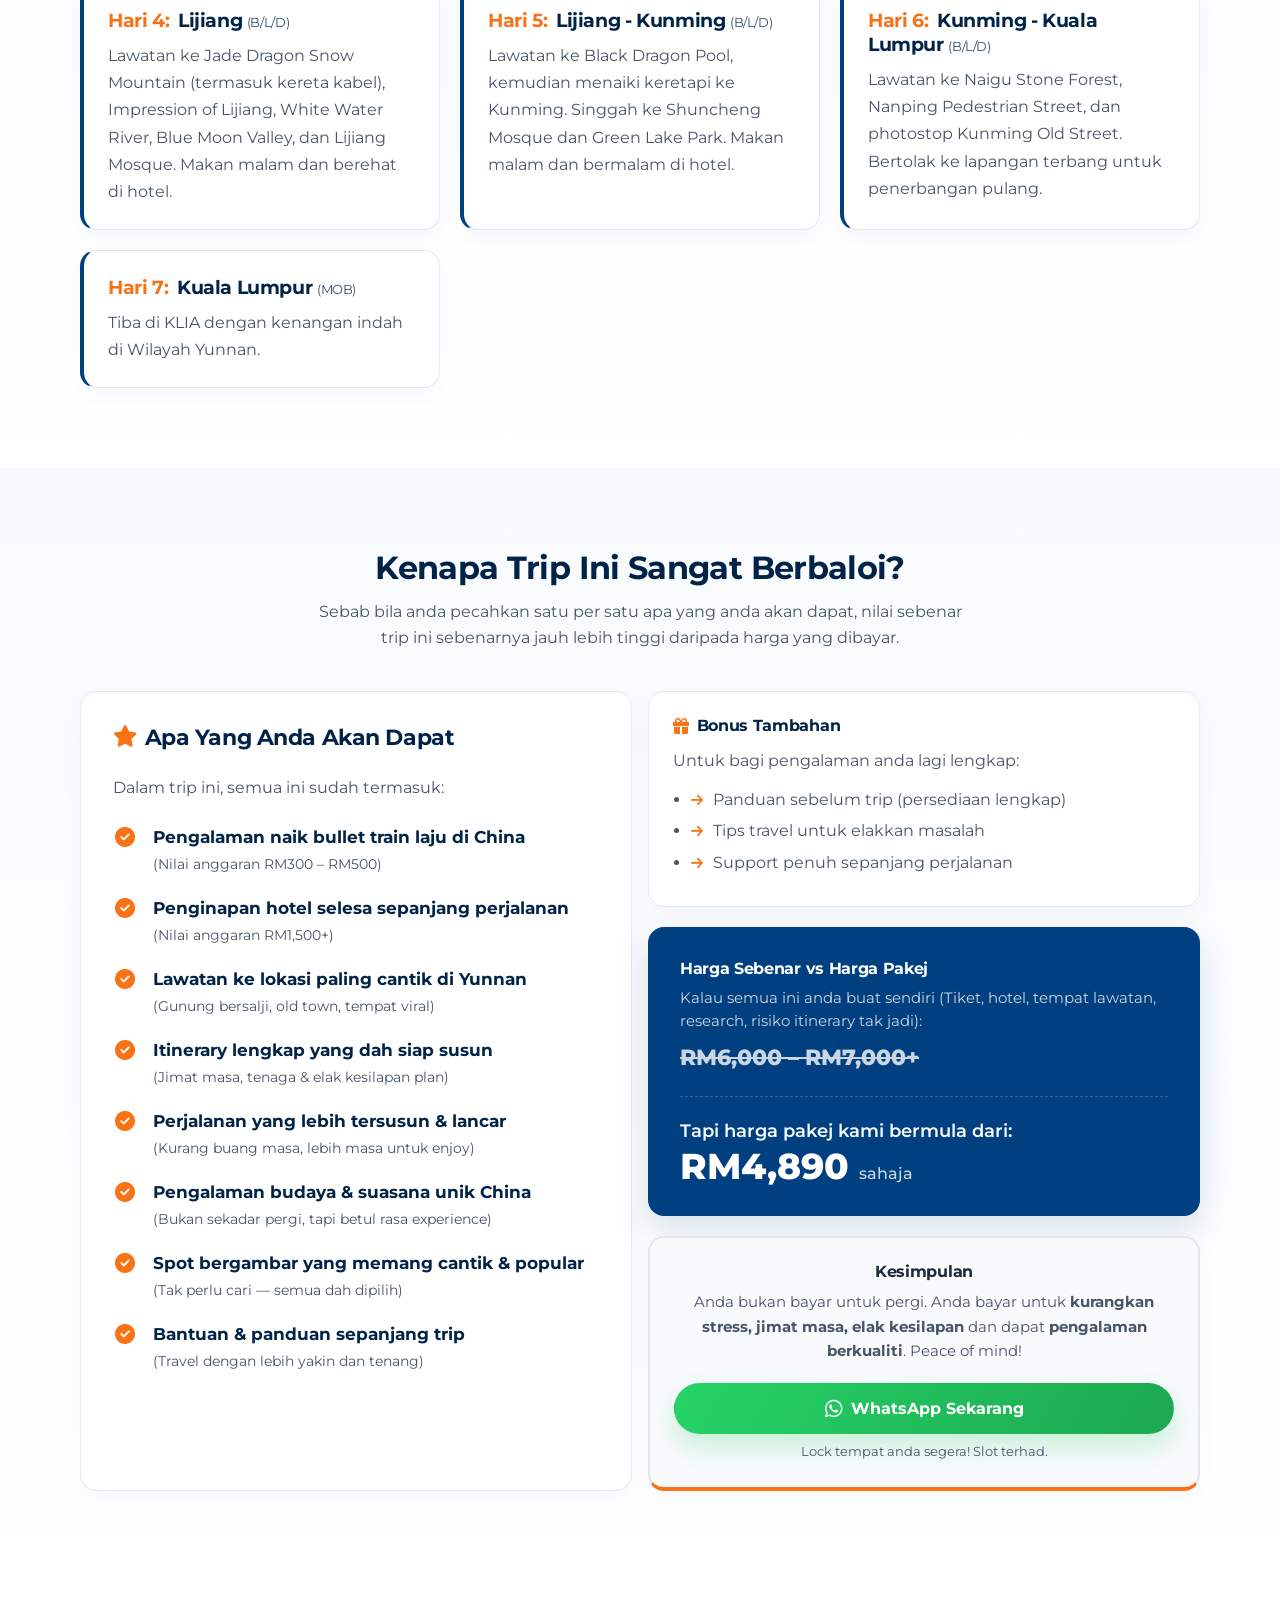
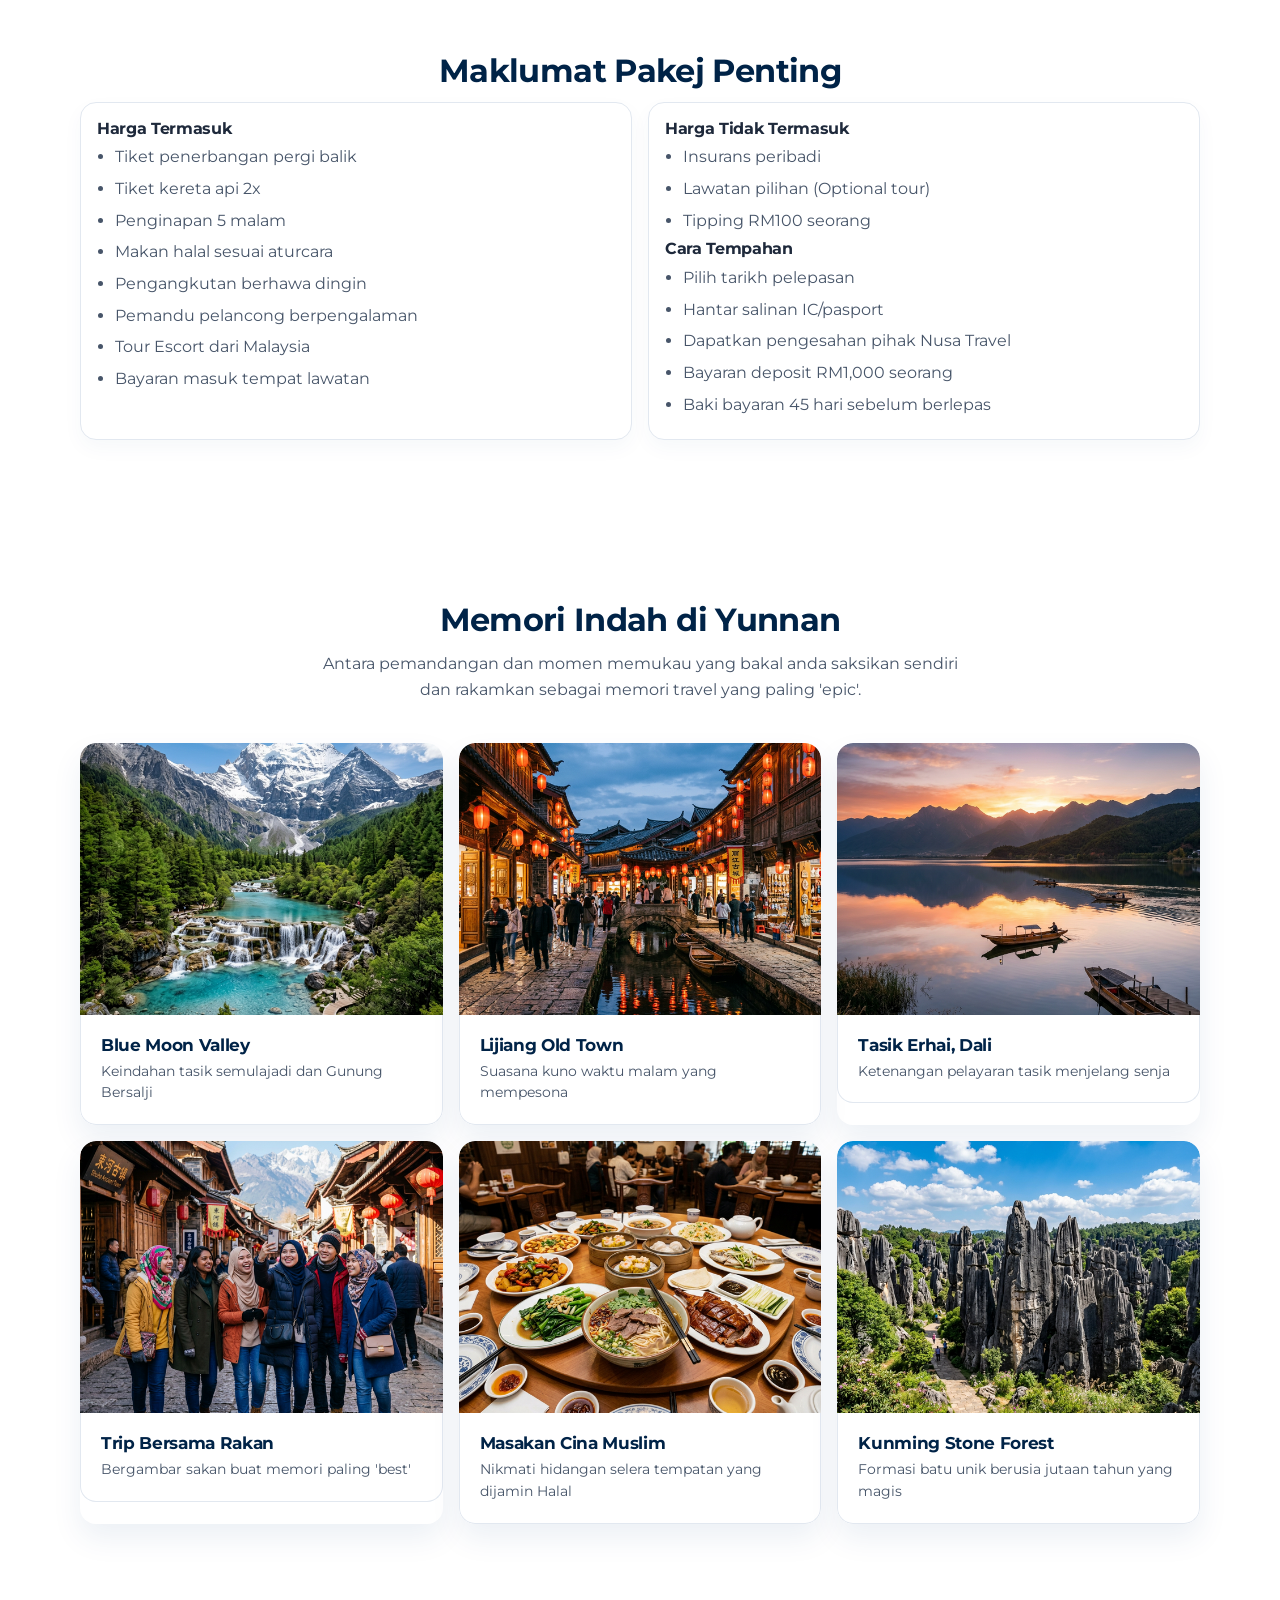
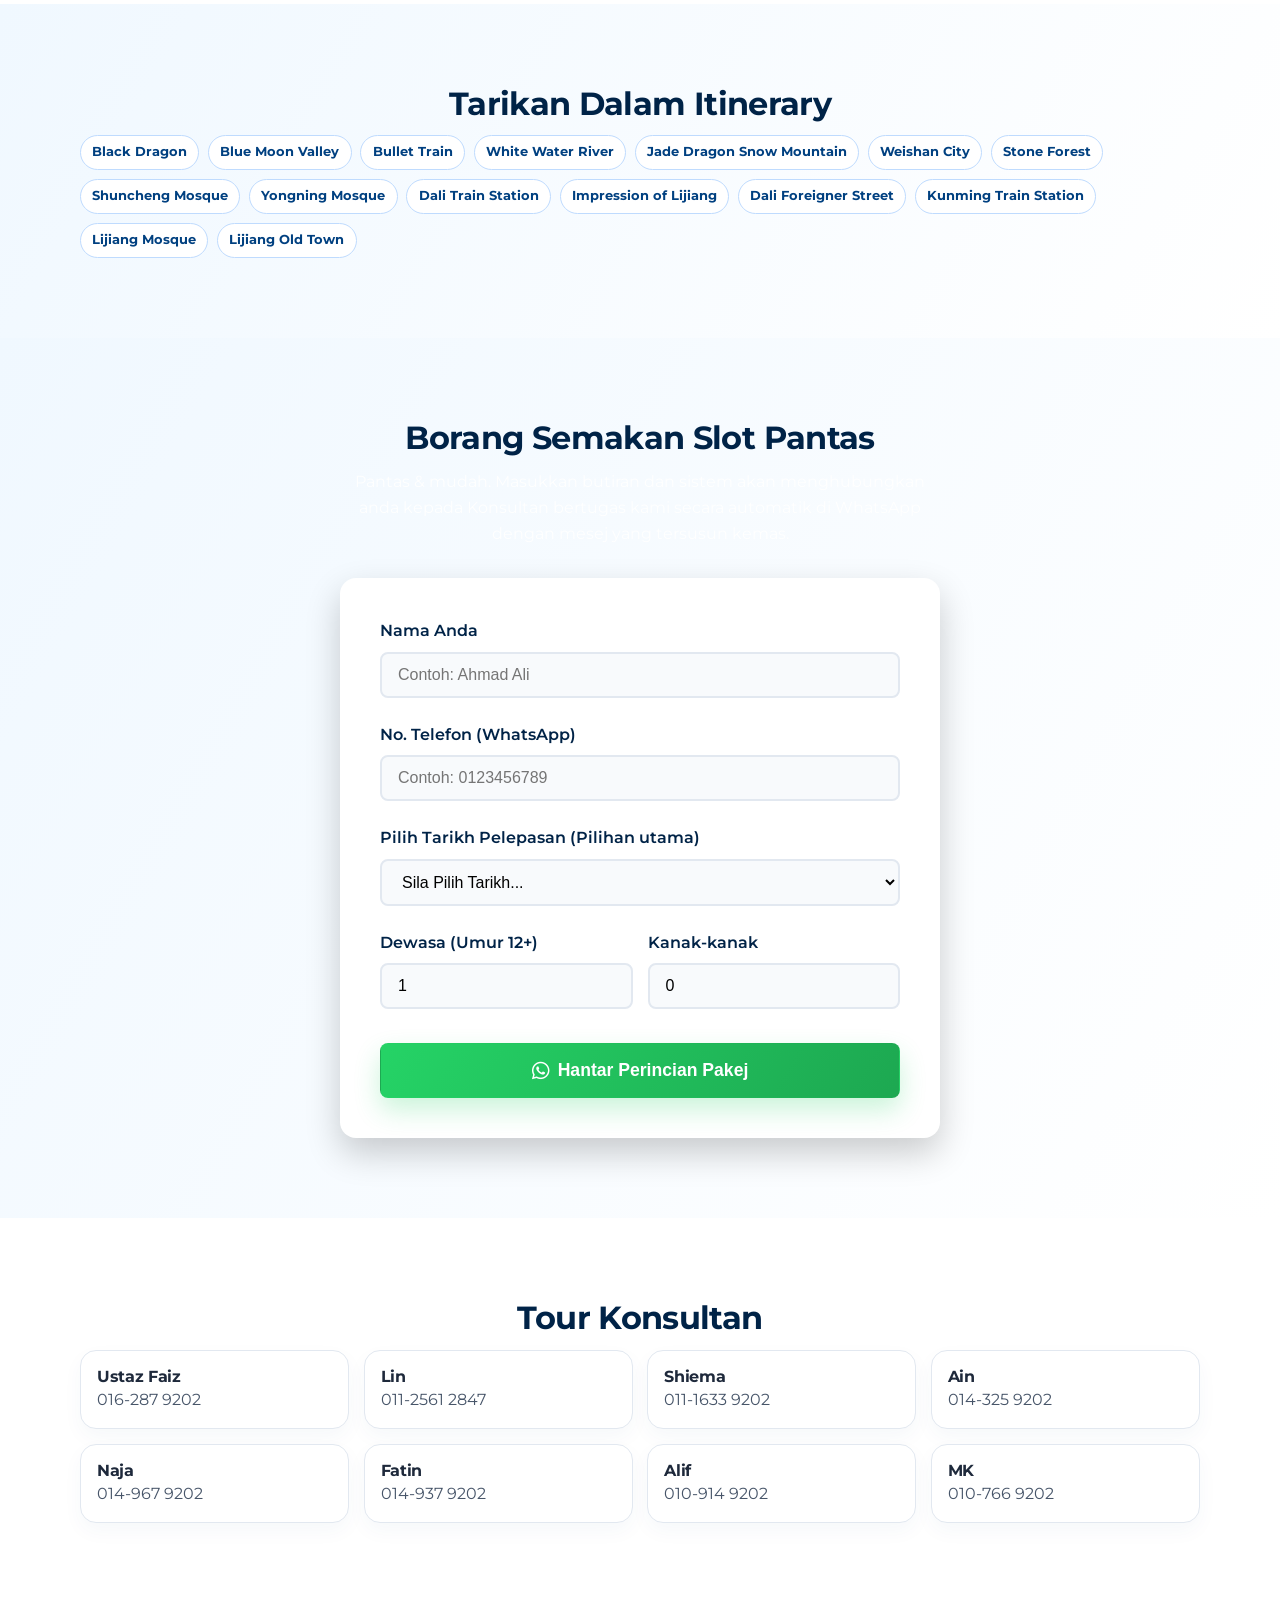
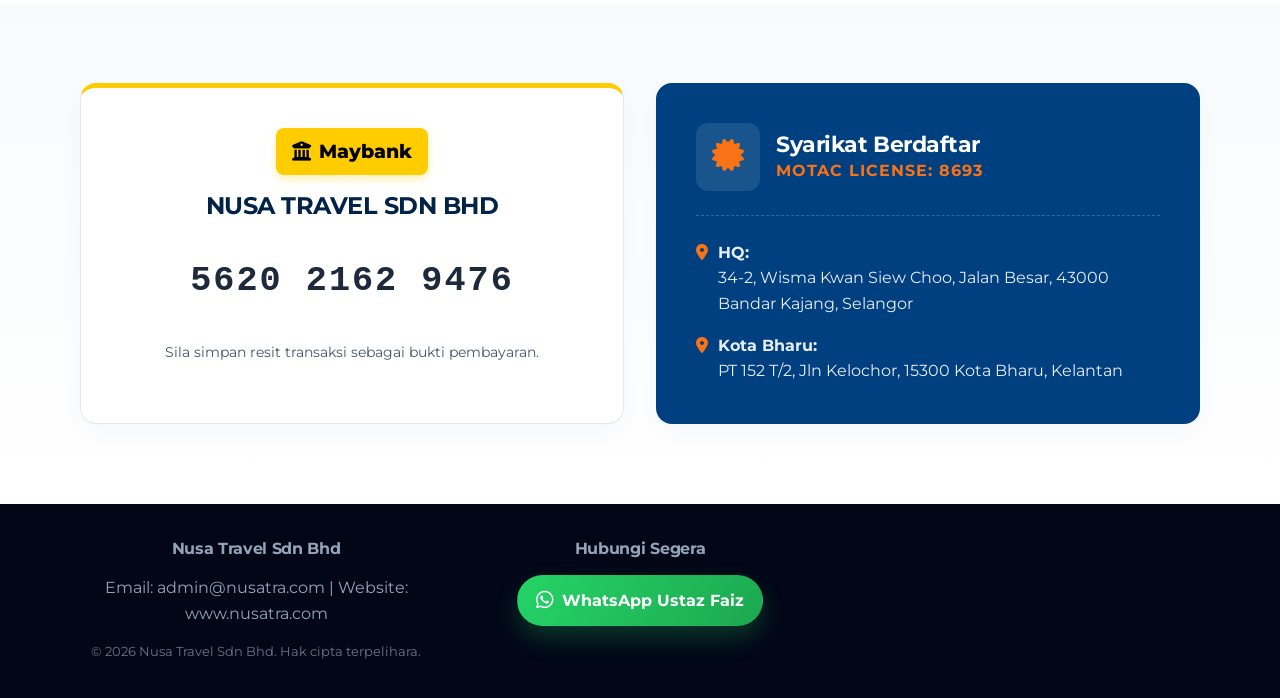
==== commit 4be3a5d9: "Add WhatsForm style Booking form section" ====
--- a/index.html
+++ b/index.html
@@ -739,6 +739,50 @@
       </div>
     </section>
 
+    <section class="section section-gradient" id="booking">
+      <div class="container" style="max-width: 600px;">
+        <h2 class="section-title reveal" style="text-align: center;">Borang Semakan Slot Pantas</h2>
+        <p class="section-sub reveal" style="text-align: center; color: rgba(255,255,255,0.9);">Pantas & mudah. Masukkan butiran dan sistem akan menghubungkan anda kepada Konsultan bertugas kami secara automatik di WhatsApp dengan mesej yang tersusun kemas.</p>
+
+        <form id="waForm" class="wa-form reveal">
+          <div class="form-group">
+            <label for="waName">Nama Anda</label>
+            <input type="text" id="waName" placeholder="Contoh: Ahmad Ali" required>
+          </div>
+          <div class="form-group">
+            <label for="waPhone">No. Telefon (WhatsApp)</label>
+            <input type="tel" id="waPhone" placeholder="Contoh: 0123456789" required>
+          </div>
+          <div class="form-group">
+            <label for="waDate">Pilih Tarikh Pelepasan (Pilihan utama)</label>
+            <select id="waDate" required>
+              <option value="" disabled selected>Sila Pilih Tarikh...</option>
+              <option value="25 Mac - 31 Mac (Cuti Sekolah)">25 Mac - 31 Mac (Cuti Sekolah + Raya)</option>
+              <option value="28 Mei - 03 Jun (Cuti Sekolah)">28 Mei - 03 Jun (Cuti Sekolah + Adha)</option>
+              <option value="Tarikh Lain Musim Bunga">Tarikh Lain (Musim Bunga)</option>
+              <option value="Tarikh Lain Musim Panas">Tarikh Lain (Musim Panas)</option>
+              <option value="Tarikh Lain Musim Luruh">Tarikh Lain (Musim Luruh)</option>
+              <option value="Cuti Sekolah Disember">Cuti Sekolah Disember 2026</option>
+              <option value="Pertanyaan Umum / Belum Pasti">Pertanyaan Umum / Belum Pasti</option>
+            </select>
+          </div>
+          <div class="form-group row-group">
+            <div class="col">
+              <label for="waAdult">Dewasa (Umur 12+)</label>
+              <input type="number" id="waAdult" min="1" value="1" required>
+            </div>
+            <div class="col">
+              <label for="waChild">Kanak-kanak</label>
+              <input type="number" id="waChild" min="0" value="0">
+            </div>
+          </div>
+          <button type="submit" class="btn btn-wa btn-submit-form">
+            <i class="fab fa-whatsapp"></i> Hantar Perincian Pakej
+          </button>
+        </form>
+      </div>
+    </section>
+
     <section class="section" id="konsultan">
       <div class="container">
         <h2 class="section-title reveal">Tour Konsultan</h2>
--- a/style.css
+++ b/style.css
@@ -699,3 +699,57 @@
   }
 }
 
+/* WA Form Styling */
+.wa-form {
+  background: white;
+  padding: 2.5rem;
+  border-radius: 16px;
+  box-shadow: 0 15px 35px rgba(0, 0, 0, 0.2);
+  margin-top: 2rem;
+  color: var(--text);
+  text-align: left;
+}
+
+.wa-form .form-group {
+  margin-bottom: 1.5rem;
+}
+
+.wa-form label {
+  display: block;
+  font-weight: 600;
+  margin-bottom: 8px;
+  color: var(--primary-dark);
+}
+
+.wa-form input,
+.wa-form select {
+  width: 100%;
+  padding: 12px 16px;
+  border: 2px solid var(--line);
+  border-radius: 8px;
+  font-size: 1rem;
+  transition: border-color 0.3s, box-shadow 0.3s;
+  background: #f8fafc;
+}
+
+.wa-form input:focus,
+.wa-form select:focus {
+  outline: none;
+  border-color: var(--primary);
+  box-shadow: 0 0 0 3px rgba(0, 64, 128, 0.1);
+}
+
+.wa-form .row-group {
+  display: grid;
+  grid-template-columns: 1fr 1fr;
+  gap: 15px;
+}
+
+.btn-submit-form {
+  width: 100%;
+  border-radius: 8px;
+  justify-content: center;
+  margin-top: 10px;
+  font-size: 1.1rem;
+  padding: 1rem;
+}
